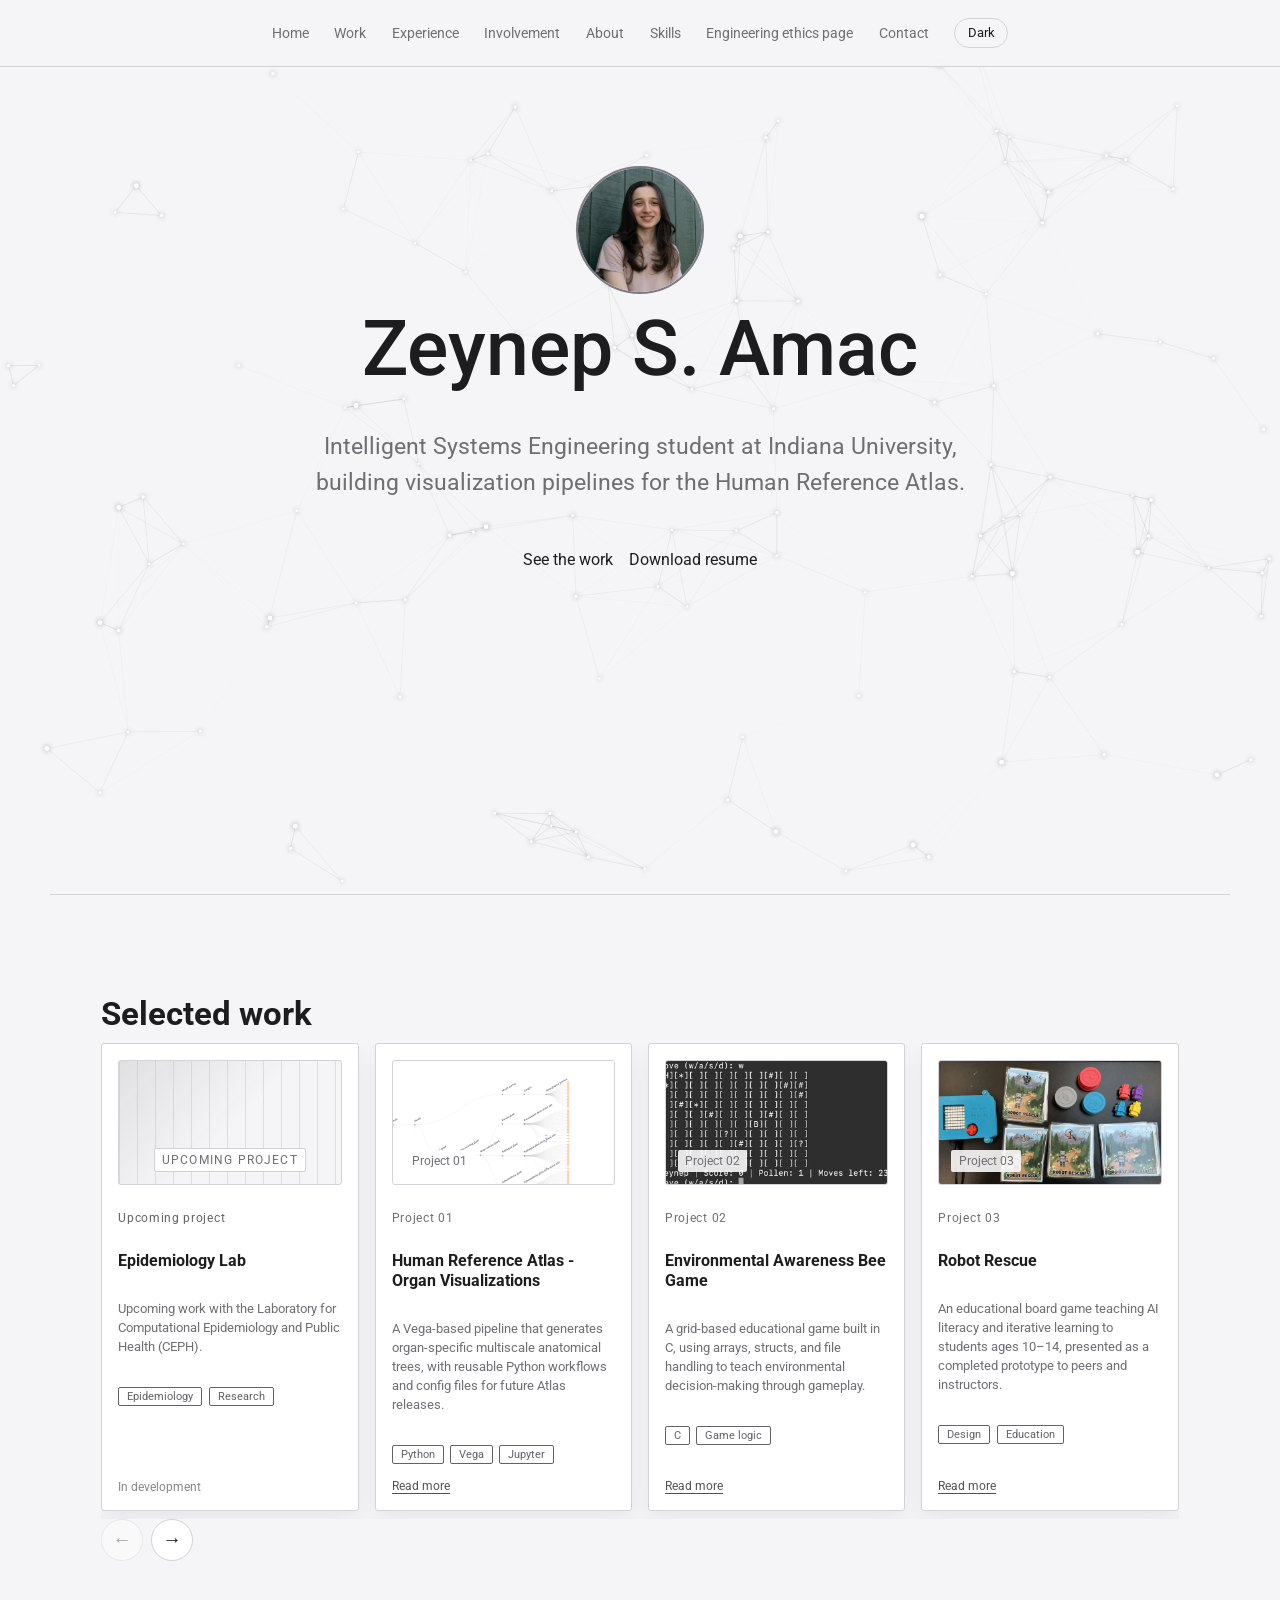
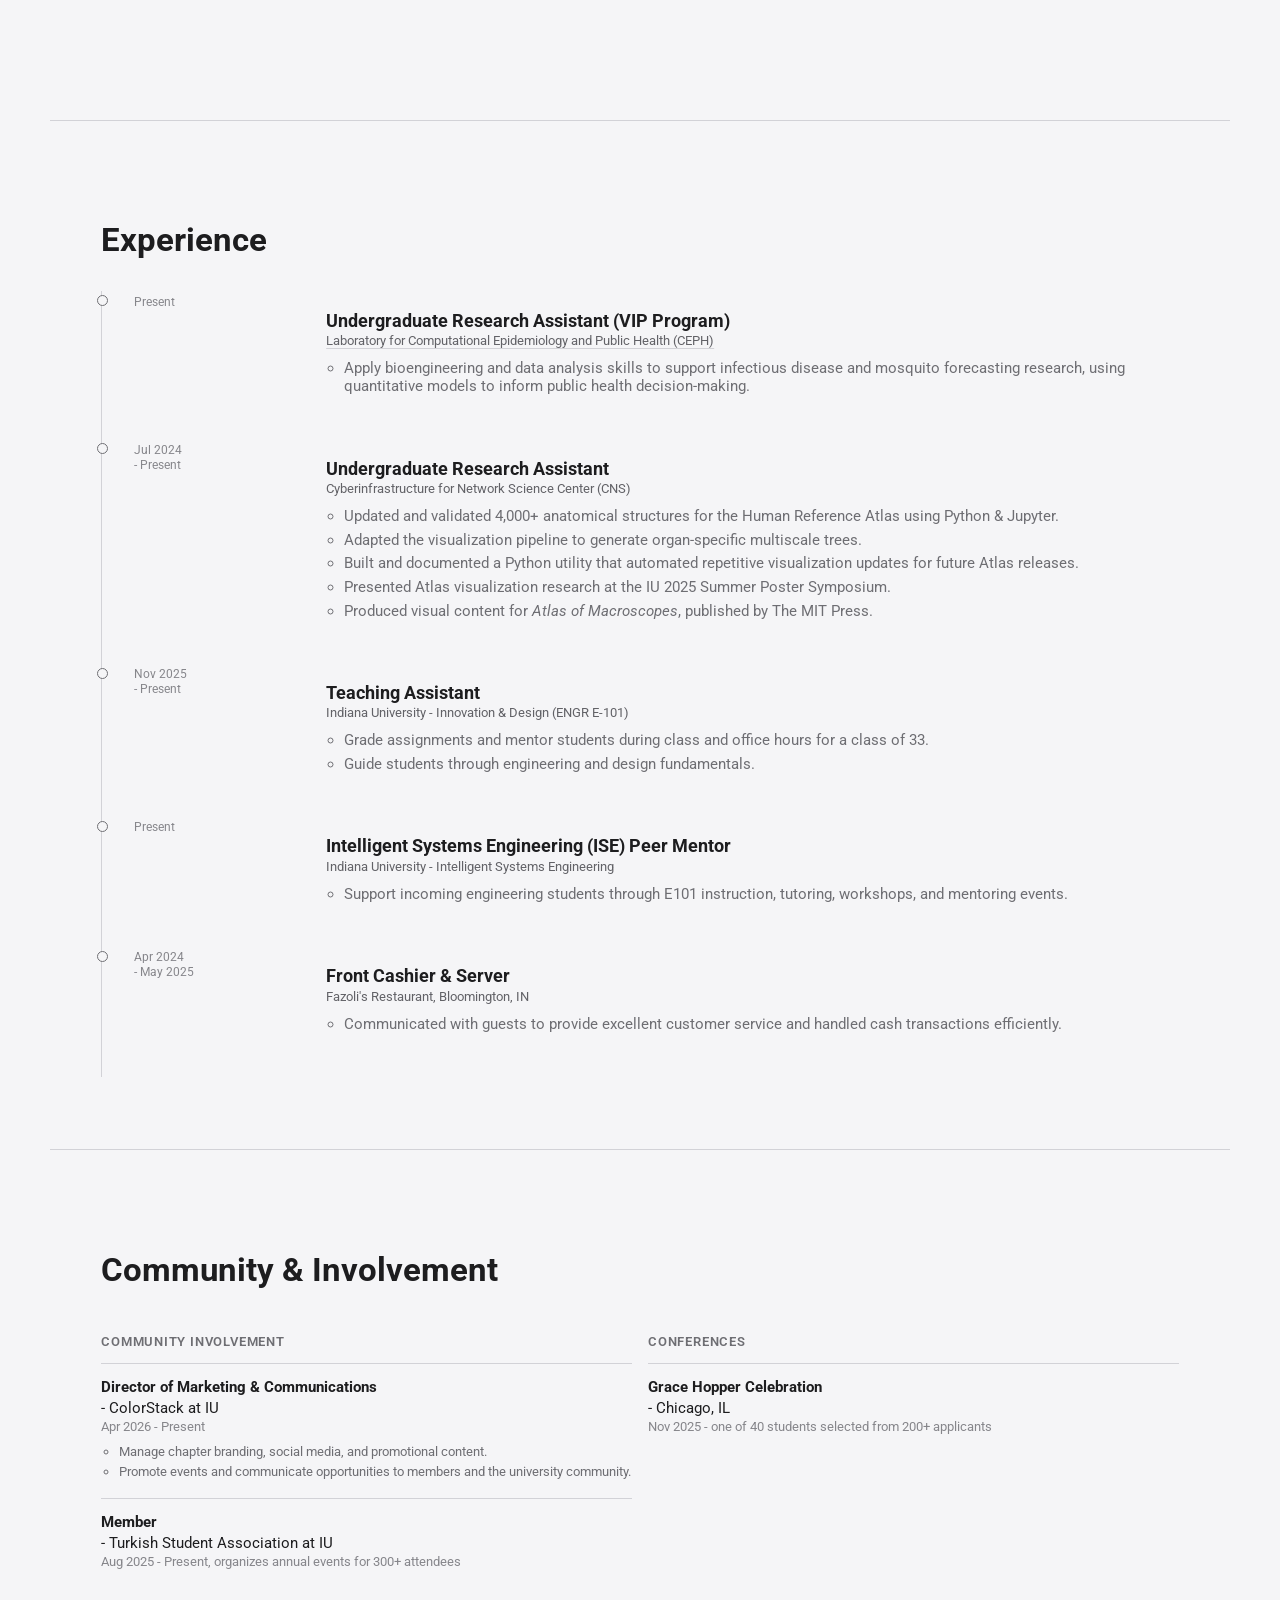
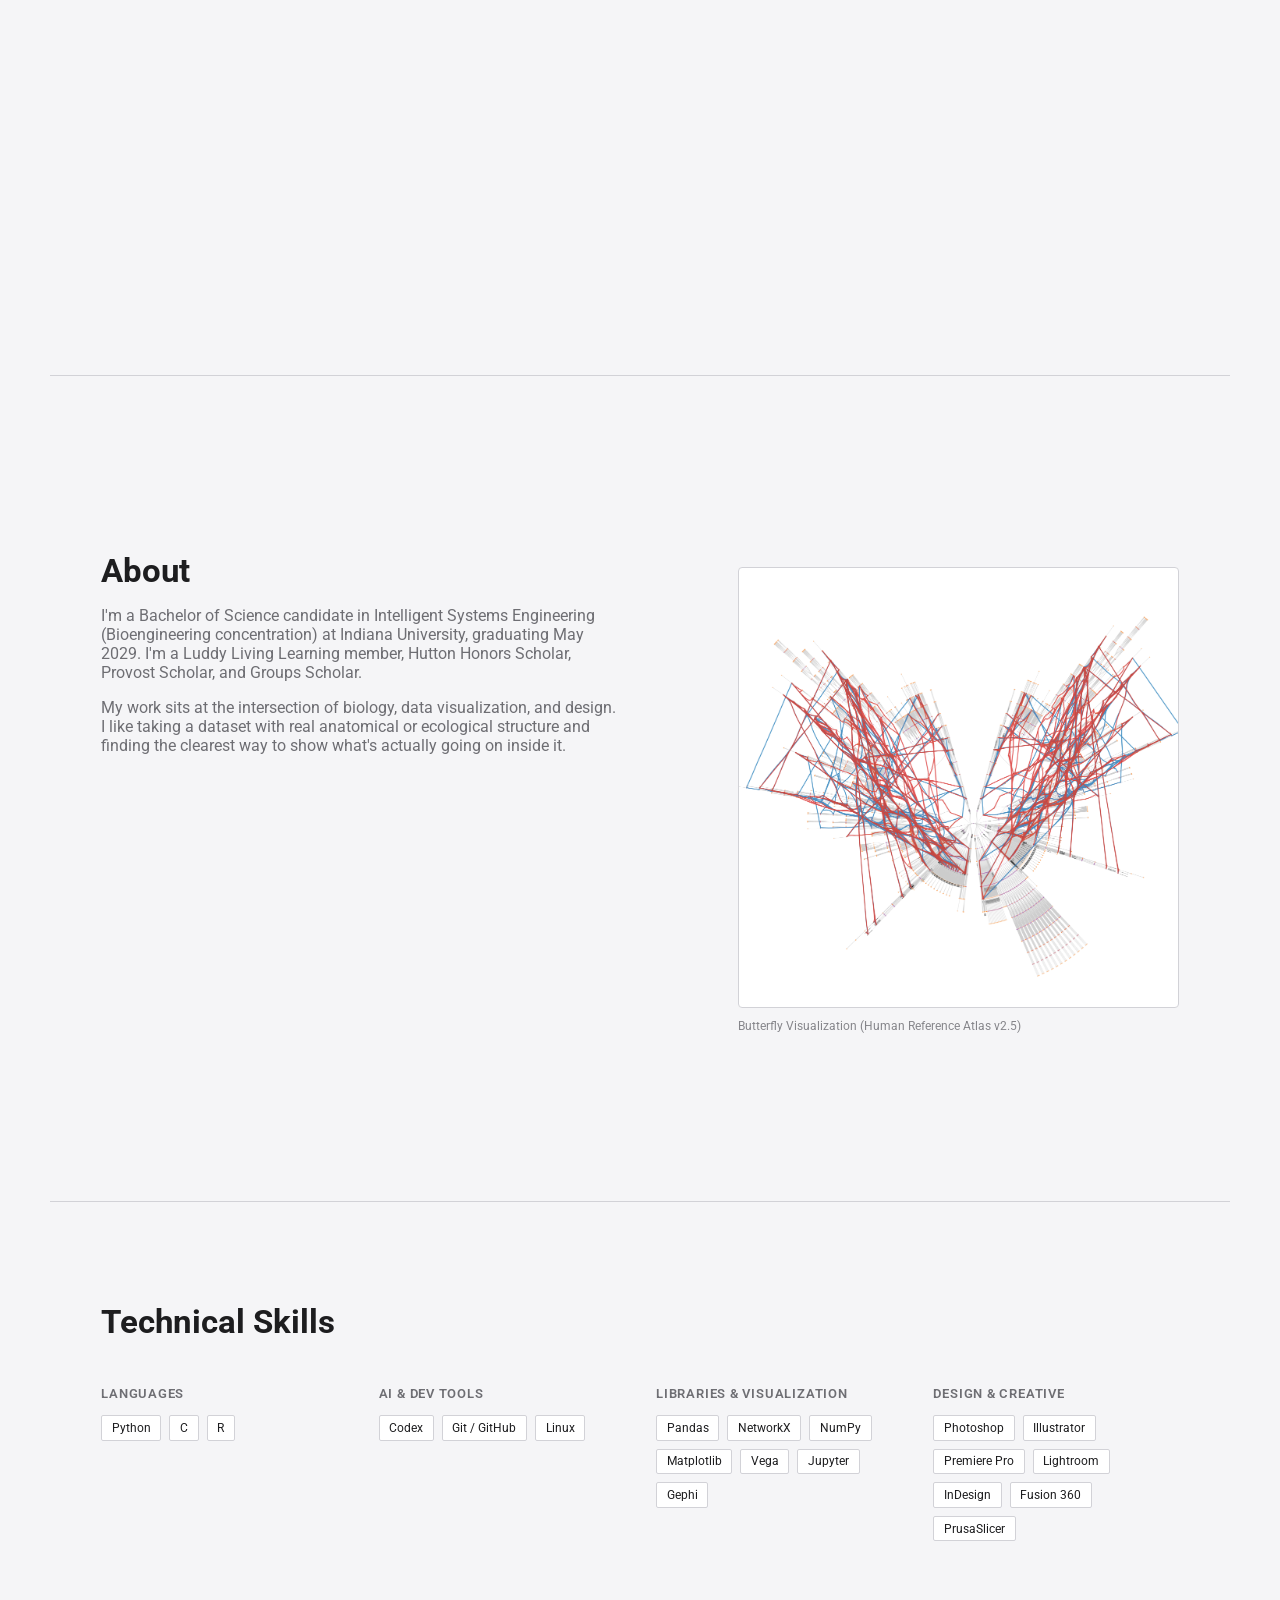
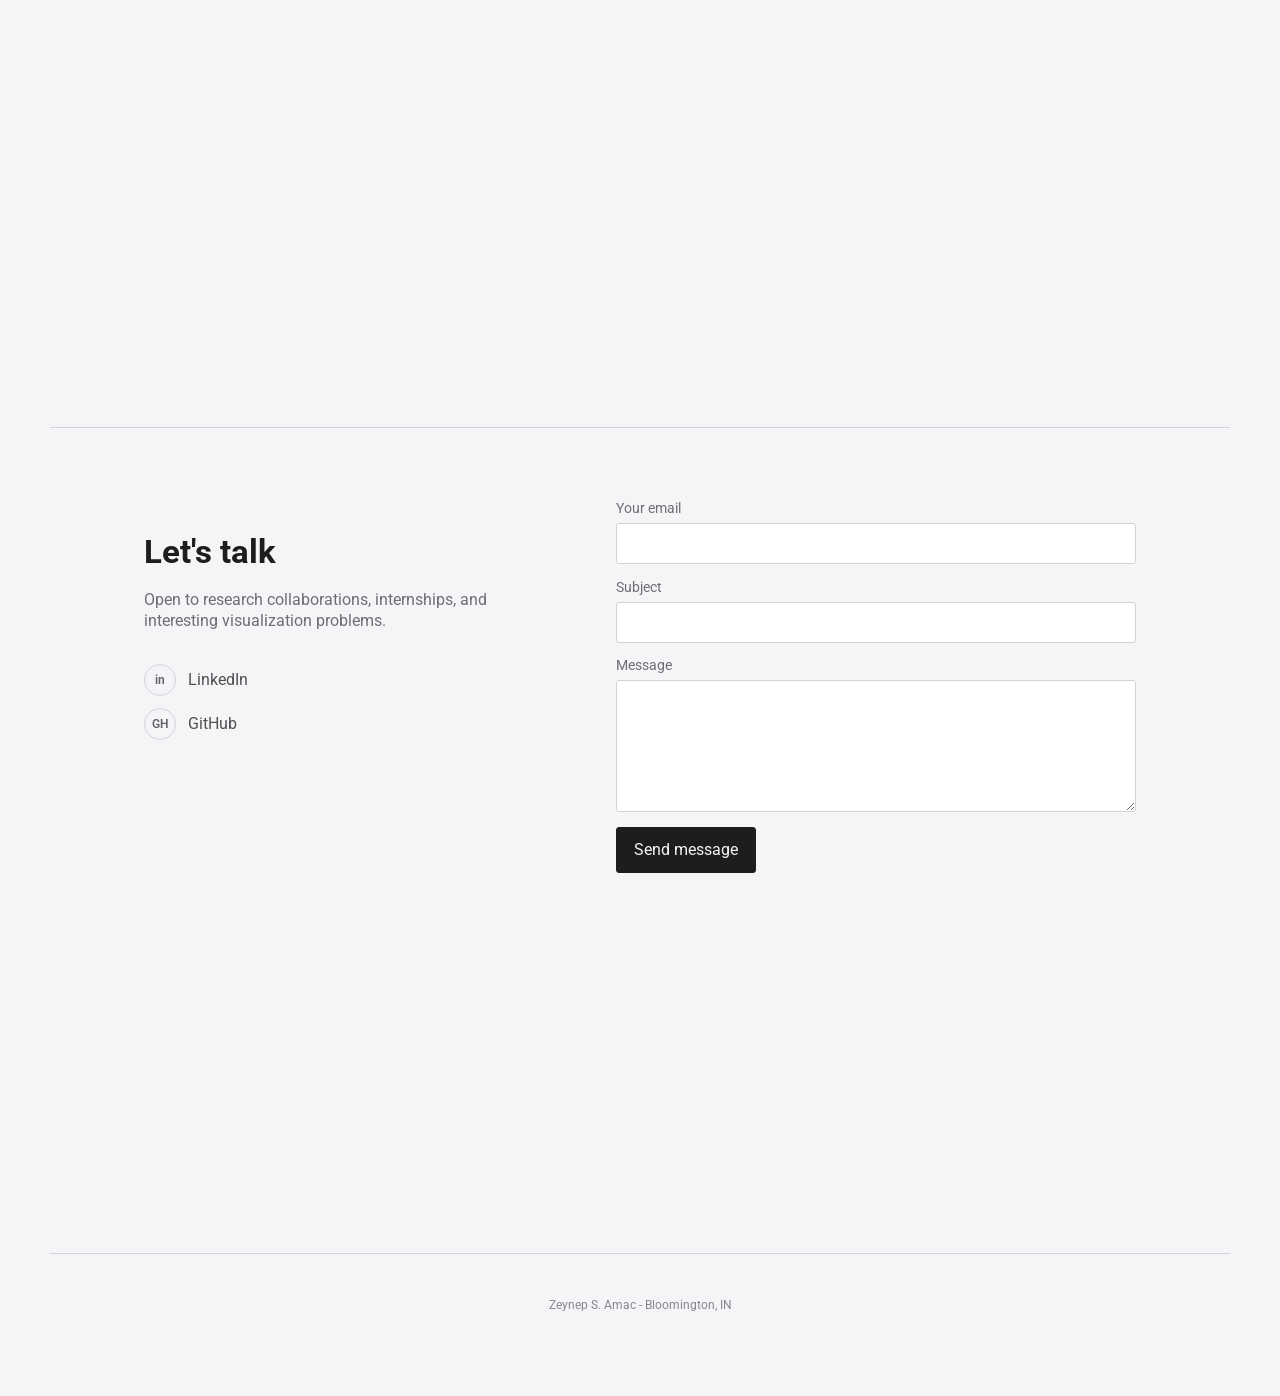
==== index.html @ 316dfb51 "Add project carousels and Epidemiology Lab card" ====
<!DOCTYPE html>
<html lang="en">
<head>
<meta charset="UTF-8">
<meta name="viewport" content="width=device-width, initial-scale=1.0">
<title>Zeynep S. Amac - Intelligent Systems Engineering</title>
<meta name="description" content="Portfolio of Zeynep S. Amac - Intelligent Systems Engineering student, network &amp; anatomical data visualization, research assistant at the Cyberinfrastructure for Network Science Center.">
<link rel="preconnect" href="https://fonts.googleapis.com">
<link rel="preconnect" href="https://fonts.gstatic.com" crossorigin>
<link href="https://fonts.googleapis.com/css2?family=Roboto:wght@300;400;500;700&display=swap" rel="stylesheet">
<link rel="stylesheet" href="style.css?v=20261122-4">
</head>
<body>

<canvas class="network-background" aria-hidden="true"></canvas>

<header class="site-header">
  <nav class="main-nav">
  <a href="#top">Home</a>
  <a href="#work">Work</a>
  <a href="#log">Experience</a>
  <a href="#involvement">Involvement</a>
  <a href="#about">About</a>
  <a href="#legend">Skills</a>
  <a href="engineering-ethics.html">Engineering ethics page</a>
  <a href="#contact">Contact</a>
  <button class="theme-toggle" type="button" aria-label="Switch to dark theme" aria-pressed="false">Dark</button>
</nav>
  <button class="nav-toggle" aria-label="Toggle menu" aria-expanded="false">
    <span></span><span></span><span></span>
  </button>
</header>

<main id="top">

  <!-- ============ HERO ============ -->
   <section class="hero" aria-label="Introduction">
    <img src="assets/portrait.jpg" alt="Zeynep S. Amac" class="hero-photo-lg">
    <h1 class="hero-name-lg">Zeynep S. Amac</h1>
    <p class="hero-sub">
      Intelligent Systems Engineering student at Indiana University, building
      visualization pipelines for the Human Reference Atlas.
    </p>
    <div class="hero-actions">
      <a href="#work" class="underline-btn">See the work</a>
      <a href="./Zeynep_Amac_Resume_26-27.pdf" class="underline-btn" id="resume-link">Download resume</a>
  </section>

  <!-- ============ PROJECTS (rendered from JS) ============ -->
  <section id="work" class="work">
    <p class="eyebrow"></p>
    <h2>Selected work</h2>
    <div class="project-carousel">
      <div class="project-grid carousel-track" id="project-grid" role="region" aria-label="Selected work projects" tabindex="0">
        <!-- injected by script.js -->
      </div>
      <div class="carousel-controls project-carousel-controls" data-carousel-controls="project-grid" aria-label="Selected work controls">
        <button class="carousel-arrow" type="button" data-carousel-direction="-1" aria-label="Scroll projects left" aria-controls="project-grid">←</button>
        <button class="carousel-arrow" type="button" data-carousel-direction="1" aria-label="Scroll projects right" aria-controls="project-grid">→</button>
      </div>
    </div>
  </section>

  <!-- ============ EXPERIENCE LOG ============ -->
  <section id="log" class="log">
    <p class="eyebrow"></p>
    <h2>Experience</h2>
    <ol class="log-list">

      <li class="log-entry">
        <div class="log-date"><span>Present</span></div>
        <div class="log-body">
          <h3>Undergraduate Research Assistant (VIP Program)</h3>
          <p class="log-org">
            <a href="https://ceph-lab.github.io/people/" target="_blank" rel="noopener">Laboratory for Computational Epidemiology and Public Health (CEPH)</a>
          </p>
          <ul>
            <li>Apply bioengineering and data analysis skills to support infectious disease and mosquito forecasting research, using quantitative models to inform public health decision-making.</li>
          </ul>
        </div>
      </li>

      <li class="log-entry">
        <div class="log-date"><span>Jul 2024</span><span>- Present</span></div>
        <div class="log-body">
          <h3>Undergraduate Research Assistant</h3>
          <p class="log-org">Cyberinfrastructure for Network Science Center (CNS)</p>
          <ul>
            <li>Updated and validated 4,000+ anatomical structures for the Human Reference Atlas using Python &amp; Jupyter.</li>
            <li>Adapted the visualization pipeline to generate organ-specific multiscale trees.</li>
            <li>Built and documented a Python utility that automated repetitive visualization updates for future Atlas releases.</li>
            <li>Presented Atlas visualization research at the IU 2025 Summer Poster Symposium.</li>
            <li>Produced visual content for <em>Atlas of Macroscopes</em>, published by The MIT Press.</li>
          </ul>
        </div>
      </li>

      <li class="log-entry">
        <div class="log-date"><span>Nov 2025</span><span>- Present</span></div>
        <div class="log-body">
          <h3>Teaching Assistant</h3>
          <p class="log-org">Indiana University - Innovation &amp; Design (ENGR E-101)</p>
          <ul>
            <li>Grade assignments and mentor students during class and office hours for a class of 33.</li>
            <li>Guide students through engineering and design fundamentals.</li>
          </ul>
        </div>
      </li>

      <li class="log-entry">
        <div class="log-date"><span>Present</span></div>
        <div class="log-body">
          <h3>Intelligent Systems Engineering (ISE) Peer Mentor</h3>
          <p class="log-org">Indiana University - Intelligent Systems Engineering</p>
          <ul>
            <li>Support incoming engineering students through E101 instruction, tutoring, workshops, and mentoring events.</li>
          </ul>
        </div>
      </li>

      <li class="log-entry">
        <div class="log-date"><span>Apr 2024</span><span>- May 2025</span></div>
        <div class="log-body">
          <h3>Front Cashier &amp; Server</h3>
          <p class="log-org">Fazoli's Restaurant, Bloomington, IN</p>
          <ul>
            <li>Communicated with guests to provide excellent customer service and handled cash transactions efficiently.</li>
          </ul>
        </div>
      </li>

    </ol>
  </section>

  <!-- ============ INVOLVEMENT ============ -->
  <section id="involvement" class="involvement">
    <p class="eyebrow"></p>
    <h2>Community &amp; Involvement</h2>
    <div class="involvement-grid">
      <div class="involvement-block">
        <h3>Community Involvement</h3>
        <ul class="plain-list">
          <li>
            <strong>Director of Marketing &amp; Communications</strong> - ColorStack at IU
            <span class="muted">Apr 2026 - Present</span>
            <ul class="involvement-details">
              <li>Manage chapter branding, social media, and promotional content.</li>
              <li>Promote events and communicate opportunities to members and the university community.</li>
            </ul>
          </li>
          <li>
            <strong>Member</strong> - Turkish Student Association at IU
            <span class="muted">Aug 2025 - Present, organizes annual events for 300+ attendees</span>
          </li>
        </ul>
      </div>
      <div class="involvement-block">
        <h3>Conferences</h3>
        <ul class="plain-list">
          <li>
            <strong>Grace Hopper Celebration</strong> - Chicago, IL
            <span class="muted">Nov 2025 - one of 40 students selected from 200+ applicants</span>
          </li>
        </ul>
      </div>
      <div class="involvement-block">
        <h3>Hackathon</h3>
        <ul class="plain-list">
          <li>
            <strong><a href="https://cns-iu.github.io/workshops/2026-08-03_hra_hackathon/" target="_blank" rel="noopener">Human Reference Atlas (HRA) &amp; Whole Person Physiome (WPP) Hackathon</a></strong> - Bloomington, IN
            <span class="muted">Aug 2026 - Collaborated with researchers and developers from multiple institutions to advance AI-ready biomedical data, visualization methods, and computational tools through the integration of anatomical and physiological data.</span>
          </li>
        </ul>
      </div>
    </div>
  </section>

  <!-- ============ ABOUT ============ -->
  <section id="about" class="about">
    <p class="eyebrow"></p>
    <div class="about-grid">
      <div class="about-main">
        <h2>About</h2>
        <p>
          I'm a Bachelor of Science candidate in Intelligent Systems Engineering
          (Bioengineering concentration) at Indiana University, graduating May 2029.
          I'm a Luddy Living Learning member, Hutton Honors Scholar, Provost Scholar,
          and Groups Scholar.
        </p>
        <p>
          My work sits at the intersection of biology, data visualization, and design.
          I like taking a dataset with real anatomical or ecological structure and
          finding the clearest way to show what's actually going on inside it.
        </p>
      </div>
      <figure class="about-visual">
        <img src="butterfly for website.png" alt="Butterfly visualization example by Zeynep S. Amac">
        <figcaption>Butterfly Visualization (Human Reference Atlas v2.5)</figcaption>
      </figure>
    </div>
  </section>

  <!-- ============ LEGEND / SKILLS ============ -->
  <section id="legend" class="legend">
    <p class="eyebrow"></p>
    <h2>Technical Skills</h2>
    <div class="legend-grid">
      <div class="legend-group">
        <h3>Languages</h3>
        <ul class="tag-list" data-tags="Python, C, R"></ul>
      </div>
      <div class="legend-group">
        <h3>AI &amp; dev tools</h3>
        <ul class="tag-list" data-tags="Codex, Git / GitHub, Linux"></ul>
      </div>
      <div class="legend-group">
        <h3>Libraries &amp; visualization</h3>
        <ul class="tag-list" data-tags="Pandas, NetworkX, NumPy, Matplotlib, Vega, Jupyter, Gephi"></ul>
      </div>
      <div class="legend-group">
        <h3>Design &amp; creative</h3>
        <ul class="tag-list" data-tags="Photoshop, Illustrator, Premiere Pro, Lightroom, InDesign, Fusion 360, PrusaSlicer"></ul>
      </div>
    </div>
  </section>

  <!-- ============ CONTACT ============ -->
  <section id="contact" class="contact">
    <div class="contact-intro">
      <p class="eyebrow"></p>
      <h2>Let's talk</h2>
      <p class="contact-sub">Open to research collaborations, internships, and interesting visualization problems.</p>
      <div class="contact-links">
        <a href="https://www.linkedin.com/in/zeynep-amac/" target="_blank" rel="noopener"><span aria-hidden="true">in</span> LinkedIn</a>
        <a href="https://github.com/zeynepamac01" target="_blank" rel="noopener"><span aria-hidden="true">GH</span> GitHub</a>
      </div>
    </div>
    <form class="contact-form" action="mailto:zsamac@iu.edu" method="post" enctype="text/plain">
      <label>
        Your email
        <input type="email" name="email" autocomplete="email" required>
      </label>
      <label>
        Subject
        <input type="text" name="subject" required>
      </label>
      <label>
        Message
        <textarea name="message" rows="5" required></textarea>
      </label>
      <button type="submit">Send message</button>
    </form>
  </section>

</main>

<footer class="site-footer">
  <p>Zeynep S. Amac - Bloomington, IN</p>
  <p class="footer-note"></p>
</footer>

<script src="script.js?v=20261122-3"></script>
<a href="#top" class="back-to-top" aria-label="Back to top">↑</a>
</body>
</html>
---- style.css ----
/* ============================================================
   TOKENS
   ============================================================ */

:root {
  --paper: #f5f5f7;
  --paper-raised: #ffffff;
  --ink: #1d1d1f;
  --ink-soft: #6e6e73;
  --ink-faint: #86868b;
  --line: #d2d2d7;
  --accent: #626267;
  --accent-light: #b7b7bc;
  --gold: #6e6e73;
  --red: #6e6e73;
  --teal: #7a7a80;
  --link: #515154;
  --shadow: rgba(0, 0, 0, 0.06);
  --shadow-strong: rgba(0, 0, 0, 0.12);

  --display: 'Roboto', sans-serif;
  --body: 'Roboto', sans-serif;
  --mono: 'Roboto', sans-serif;

  --max: 1180px;
  --gutter: clamp(1.5rem, 4vw, 4rem);
}

:root[data-theme="dark"] {
  --paper: #050507;
  --paper-raised: #0d0d14;
  --ink: #f4f1ff;
  --ink-soft: #c7c3d6;
  --ink-faint: #838094;
  --line: #24232f;
  --accent: #b9a7ff;
  --accent-light: #e2dcff;
  --gold: #c8bfff;
  --red: #d8a7ff;
  --teal: #97d6ff;
  --link: #d8ceff;
  --shadow: rgba(0, 0, 0, 0.34);
  --shadow-strong: rgba(0, 0, 0, 0.54);
}

.back-to-top {
  position: fixed;
  bottom: 2rem;
  right: 2rem;
  width: 44px;
  height: 44px;
  display: flex;
  align-items: center;
  justify-content: center;
  background: var(--ink);
  color: var(--paper);
  text-decoration: none;
  border-radius: 50%;
  font-size: 1.2rem;
  opacity: 0;
  pointer-events: none;
  transition: opacity 0.2s ease, transform 0.2s ease;
  z-index: 40;
}
.back-to-top.visible {
  opacity: 1;
  pointer-events: auto;
}
.back-to-top:hover {
  background: var(--red);
  transform: translateY(-2px);
}
* { box-sizing: border-box; }
html {
  scroll-behavior: smooth;
  scroll-padding-top: 74px;
  scroll-snap-type: y mandatory;
  max-width: 100%;
  overflow-x: hidden;
  overscroll-behavior-x: none;
}

main > section {
  scroll-snap-align: start;
  scroll-snap-stop: always;
}

.site-footer {
  scroll-snap-align: end;
}

@media (prefers-reduced-motion: reduce) {
  html {
    scroll-behavior: auto;
  }
}

body {
  margin: 0;
  min-height: 100vh;
  max-width: 100%;
  overflow-x: hidden;
  overscroll-behavior-x: none;
  touch-action: pan-y pinch-zoom;
  font-family: var(--body);
  color: var(--ink);
  background: var(--paper);
  transition: background 0.25s ease, color 0.25s ease;
}

:root[data-theme="dark"] body {
  background:
    radial-gradient(circle at 18% 12%, rgba(185,167,255,0.18), transparent 16%),
    radial-gradient(circle at 76% 22%, rgba(151,214,255,0.11), transparent 14%),
    radial-gradient(circle at 58% 78%, rgba(216,167,255,0.08), transparent 18%),
    radial-gradient(circle at top center, rgba(255,255,255,0.05), transparent 46%),
    linear-gradient(180deg,var(--paper),#080810 72%,var(--paper-raised));
}

.grain {
  position: fixed;
  inset: 0;
  pointer-events: none;
  z-index: -1;
  opacity: 0.06;
  background-image:
    linear-gradient(var(--line) 1px, transparent 1px),
    linear-gradient(90deg, var(--line) 1px, transparent 1px);
  background-size: 40px 40px;
}

.network-background {
  position: fixed;
  inset: 0;
  width: 100%;
  height: 100%;
  pointer-events: none;
  z-index: 0;
}

main, header, footer {
  position: relative;
  z-index: 1;
}

.underline-btn {
  display: inline-block;
  text-decoration: none;
  color: inherit;
  border-bottom: 1px solid transparent;
  padding-bottom: 2px;
  transition: border-color 0.2s ease;
}

.underline-btn:hover,
.underline-btn:focus-visible {
  border-bottom-color: currentColor;
}

/* ============================================================
   HEADER / NAV
   ============================================================ */
.site-header {
  position: sticky;
  top: 0;
  z-index: 50;
  display: flex;
  align-items: center;
  justify-content: center;
  padding: 1.1rem var(--gutter);
  background: color-mix(in srgb, var(--paper) 86%, transparent);
  backdrop-filter: blur(8px);
  border-bottom: 1px solid var(--line);
}

.mark {
  font-family: var(--display);
  font-weight: 600;
  font-size: 1.25rem;
  text-decoration: none;
  color: var(--ink);
}
.mark-dot { color: var(--red); }

.main-nav {
  display: flex;
  align-items: center;
  gap: clamp(1rem, 2vw, 2rem);
}
.main-nav a {
  text-decoration: none;
  font-size: 0.88rem;
  color: var(--ink-soft);
  position: relative;
}
.main-nav a:hover { color: var(--ink); }
.main-nav a:not(.nav-cta)::after {
  content: '';
  position: absolute;
  left: 0; bottom: -4px;
  width: 0; height: 1px;
  background: var(--red);
  transition: width 0.2s ease;
}
.main-nav a:not(.nav-cta):hover::after { width: 100%; }

.nav-toggle {
  display: none;
  flex-direction: column;
  gap: 4px;
  background: none;
  border: none;
  cursor: pointer;
  padding: 0.5rem;
}
.nav-toggle span {
  width: 22px;
  height: 1.5px;
  background: var(--ink);
}

.theme-toggle {
  font-family: var(--body);
  font-size: 0.82rem;
  color: var(--ink);
  background: transparent;
  border: 1px solid var(--line);
  border-radius: 999px;
  padding: 0.42rem 0.78rem;
  cursor: pointer;
}

.theme-toggle:hover,
.theme-toggle:focus-visible {
  border-color: var(--accent);
  color: var(--accent);
}

.nav-cta {
  font-family: var(--mono);
  border: 1px solid var(--ink);
  padding: 0.4rem 0.9rem;
  border-radius: 2px;
}
.nav-cta:hover { background: var(--ink); color: var(--paper); }

/* ============================================================
   HERO
   ============================================================ */
.hero {
  display: flex;
  flex-direction: column;
  align-items: center;
  text-align: center;
  gap: 1.2rem;
  max-width: 820px;
  margin: 0 auto;
  min-height: calc(100vh - 73px);
  padding: clamp(4.5rem, 11vh, 8rem) var(--gutter) clamp(3rem, 8vh, 5rem);
}

.hero-photo-lg {
  width: 128px;
  height: 128px;
  border-radius: 50%;
  object-fit: cover;
  border: 2px solid var(--teal);
}

.hero-name-lg {
  font-size: clamp(3rem, 6vw, 5.5rem);
  font-weight: 500;
  line-height: 0.96;
  margin: 0;
}

.hero-sub {
  max-width: 62ch;
  color: var(--ink-soft);
  font-size: clamp(1.15rem, 2vw, 1.45rem);
  line-height: 1.55;
}

.hero-actions {
  display: flex;
  gap: 1rem;
  flex-wrap: wrap;
  justify-content: center;
  margin-top: 0.4rem;
}

.hero-location {
  font-family: var(--mono);
  font-size: 0.78rem;
  color: var(--ink-faint);
  letter-spacing: 0.04em;
}


.btn {
  font-family: var(--mono);
  font-size: 0.95rem;
  padding: 0.9rem 1.7rem;
  border-radius: 2px;
  text-decoration: none;
  display: inline-block;
  transition: all 0.18s ease;
}

.btn-primary {
  background: var(--ink);
  color: var(--paper);
  border: 1px solid var(--ink);
}
.btn-primary:hover { background: var(--red); border-color: var(--red); }
.btn-ghost {
  border: 1px solid var(--line);
  color: var(--ink);
}
.btn-ghost:hover { border-color: var(--ink); }


/* ============================================================
   LEGEND / SKILLS
   ============================================================ */
.legend-grid {
  margin-top: 2rem;
  display: grid;
  grid-template-columns: repeat(4, minmax(0, 1fr));
  gap: 2rem;
}
.legend-group h3 {
  font-family: var(--body);
  font-weight: 600;
  font-size: 0.82rem;
  text-transform: uppercase;
  letter-spacing: 0.06em;
  color: var(--ink-soft);
  margin-bottom: 0.9rem;
}
.tag-list {
  list-style: none;
  margin: 0; padding: 0;
  display: flex;
  flex-wrap: wrap;
  gap: 0.5rem;
}
.tag-list li {
  font-family: var(--mono);
  font-size: 0.76rem;
  padding: 0.3rem 0.6rem;
  border: 1px solid var(--line);
  border-radius: 2px;
  background: var(--paper-raised);
  color: var(--ink);
}
.legend, .work, .log, .involvement, .about, .contact {
  max-width: var(--max);
  margin: 0 auto;
  padding: clamp(3.5rem, 8vh, 5.5rem) var(--gutter);
  border-top: 1px solid var(--line);
  min-height: calc(100vh - 74px);
  scroll-margin-top: 0;
}

.legend h2, .work h2, .log h2, .involvement h2, .about h2, .contact h2 {
  font-size: clamp(1.7rem, 2.6vw, 2.3rem);
  margin-bottom: 0.6rem;
}

/* ============================================================
   PROJECTS
   ============================================================ */
.carousel-title-row {
  display: flex;
  align-items: center;
  justify-content: space-between;
  gap: 1rem;
  margin-bottom: 0.6rem;
}
.carousel-title-row h2 {
  margin: 0;
}
.carousel-controls {
  display: flex;
  flex: 0 0 auto;
  gap: 0.5rem;
}
.carousel-arrow {
  display: grid;
  place-items: center;
  width: 42px;
  height: 42px;
  padding: 0;
  border: 1px solid var(--line);
  border-radius: 50%;
  background: var(--paper-raised);
  color: var(--ink);
  font: inherit;
  font-size: 1.2rem;
  line-height: 1;
  transition: border-color 0.18s ease, background 0.18s ease, opacity 0.18s ease;
}
.carousel-arrow:not(:disabled):hover {
  border-color: var(--accent);
  background: color-mix(in srgb, var(--accent-light) 18%, var(--paper-raised));
}
.carousel-arrow:focus-visible {
  outline: 2px solid var(--accent);
  outline-offset: 3px;
}
.carousel-arrow:disabled {
  opacity: 0.38;
  cursor: default;
}
.project-grid {
  display: grid;
  grid-auto-flow: column;
  grid-auto-columns: calc((100% - 3rem) / 4);
  grid-template-columns: none;
  grid-template-rows: 1fr;
  gap: 1rem;
  overflow-x: auto;
  overflow-y: hidden;
  padding-bottom: 0.5rem;
  overscroll-behavior-x: contain;
  scroll-snap-type: x mandatory;
  scrollbar-width: none;
  -webkit-overflow-scrolling: touch;
}
.project-grid::-webkit-scrollbar,
.involvement-grid::-webkit-scrollbar {
  display: none;
}
.project-card {
  background: var(--paper-raised);
  border: 1px solid var(--line);
  border-radius: 3px;
  padding: 1rem;
  display: flex;
  flex-direction: column;
  gap: 0.9rem;
  box-shadow: 0 10px 24px var(--shadow);
  transition: border-color 0.18s ease, transform 0.18s ease, box-shadow 0.18s ease;
  cursor: pointer;
  scroll-snap-align: start;
  scroll-snap-stop: always;
}
.project-card--upcoming {
  cursor: default;
}
.project-thumb--upcoming {
  justify-content: center;
  align-items: center;
  background:
    radial-gradient(circle at 50% 50%, color-mix(in srgb, var(--accent-light) 24%, transparent), transparent 58%),
    repeating-linear-gradient(90deg, color-mix(in srgb, var(--line) 64%, transparent) 0 1px, transparent 1px 18px),
    var(--paper);
}
.project-thumb--upcoming span {
  background: color-mix(in srgb, var(--paper-raised) 88%, transparent);
  border: 1px solid var(--line);
  color: var(--ink-soft);
  font-size: 0.82rem;
  letter-spacing: 0.1em;
  text-transform: uppercase;
}
.project-card--upcoming .project-fig {
  color: var(--accent);
}
.project-coming-soon {
  color: var(--ink-faint);
  font-family: var(--mono);
  font-size: 0.72rem;
}
.carousel-track:focus-visible {
  outline: 2px solid var(--accent);
  outline-offset: 4px;
}
.project-card:hover {
  border-color: var(--accent);
  transform: translateY(-2px);
  box-shadow: 0 16px 36px var(--shadow-strong);
}
.project-thumb {
  position: relative;
  overflow: hidden;
  aspect-ratio: 16 / 9;
  display: flex;
  align-items: flex-end;
  padding: 0.75rem;
  color: var(--ink);
  text-decoration: none;
  border: 1px solid var(--line);
  border-radius: 3px;
  background:
    linear-gradient(135deg, color-mix(in srgb, var(--accent-light) 34%, transparent), transparent 52%),
    repeating-linear-gradient(90deg, color-mix(in srgb, var(--line) 70%, transparent) 0 1px, transparent 1px 18px),
    var(--paper);
}
.project-thumb-image {
  position: absolute;
  inset: 0;
  width: 100%;
  height: 100%;
  background: #fff;
  transform: scale(1.1);
}
.project-thumb-image--cover {
  object-fit: cover;
}
.project-thumb-image--contain {
  object-fit: contain;
  padding: 0.35rem;
}
.project-thumb::after {
  content: "";
  position: absolute;
  inset: 0;
  transform: translateY(0);
  opacity: 0;
  background: linear-gradient(180deg, transparent, color-mix(in srgb, var(--ink) 18%, transparent));
  transition: opacity 0.2s ease, transform 0.2s ease;
  z-index: 3;
}
.project-thumb::before {
  content: "";
  position: absolute;
  inset: 0;
  background: color-mix(in srgb, var(--accent-light) 10%, transparent);
  opacity: 0;
  transform: scale(1.04);
  transition: opacity 0.24s ease, transform 0.24s ease;
  z-index: 1;
}
.project-thumb span {
  position: relative;
  z-index: 2;
  font-size: 0.74rem;
  color: var(--ink-soft);
  transition: opacity 0.2s ease;
  background: color-mix(in srgb, var(--paper-raised) 88%, transparent);
  padding: 0.28rem 0.45rem;
  border-radius: 2px;
}
.project-thumb:hover::before,
.project-card:hover .project-thumb::before,
.project-thumb:hover::after,
.project-card:hover .project-thumb::after {
  opacity: 1;
  transform: translateY(0);
}
.project-fig {
  font-family: var(--mono);
  font-size: 0.72rem;
  color: var(--gold);
  letter-spacing: 0.06em;
}
.project-card h3 {
  font-size: 1rem;
  line-height: 1.25;
  margin: 0;
}
.project-desc {
  color: var(--ink-soft);
  font-size: 0.82rem;
  line-height: 1.45;
}
.project-tags {
  list-style: none;
  display: flex;
  flex-wrap: wrap;
  gap: 0.4rem;
  padding: 0; margin: 0.2rem 0 0;
}
.project-tags li {
  font-family: var(--mono);
  font-size: 0.66rem;
  color: var(--accent);
  border: 1px solid var(--accent);
  padding: 0.15rem 0.5rem;
  border-radius: 2px;
}
.project-links {
  margin-top: auto;
  display: flex;
  gap: 1.1rem;
}
.project-links a {
  font-family: var(--mono);
  font-size: 0.72rem;
  text-decoration: none;
  color: var(--link);
  border-bottom: 1px solid var(--link);
}
.project-links a:hover { color: var(--red); border-color: var(--red); }
.project-links .disabled {
  color: var(--ink-faint);
  border-bottom: 1px dashed var(--ink-faint);
  cursor: default;
}

/* ============================================================
   EXPERIENCE LOG
   ============================================================ */
.log-list {
  list-style: none;
  margin: 2rem 0 0;
  padding: 0;
  border-left: 1px solid var(--line);
}
.log-entry {
  display: grid;
  grid-template-columns: 160px 1fr;
  gap: 2rem;
  padding: 0 0 2.4rem 2rem;
  position: relative;
}
.log-entry::before {
  content: '';
  position: absolute;
  left: -5px; top: 4px;
  width: 9px; height: 9px;
  border-radius: 50%;
  background: var(--paper);
  border: 1.8px solid var(--red);
}
.log-date {
  font-family: var(--mono);
  font-size: 0.78rem;
  color: var(--ink-faint);
  display: flex;
  flex-direction: column;
  padding-top: 0.15rem;
}
.log-body h3 { font-size: 1.15rem; margin-bottom: 0.15rem; }
.log-org {
  font-family: var(--mono);
  font-size: 0.8rem;
  color: var(--accent);
  margin: 0 0 0.7rem;
}
.log-org a,
.plain-list a {
  color: inherit;
  text-decoration-color: var(--line);
  text-underline-offset: 0.2em;
}
.log-org a:hover,
.plain-list a:hover {
  color: var(--ink);
  text-decoration-color: currentColor;
}
.log-body ul { margin: 0; padding-left: 1.1rem; color: var(--ink-soft); font-size: 0.92rem; }
.log-body li { margin-bottom: 0.35rem; }
/* ============================================================
   INVOLVEMENT
   ============================================================ */
.involvement-grid {
  display: grid;
  grid-auto-flow: column;
  grid-auto-columns: calc((100% - 1rem) / 2);
  grid-template-columns: none;
  grid-template-rows: 1fr;
  gap: 1rem;
  overflow-x: auto;
  overflow-y: hidden;
  margin-top: 2rem;
  padding-bottom: 0.5rem;
  overscroll-behavior-x: contain;
  scroll-snap-type: x mandatory;
  scrollbar-width: none;
  -webkit-overflow-scrolling: touch;
}
.involvement-block {
  scroll-snap-align: start;
  scroll-snap-stop: always;
}
.involvement-block h3 {
  font-family: var(--body);
  font-weight: 600;
  font-size: 0.82rem; 
  text-transform: uppercase;
  letter-spacing: 0.06em;
  color: var(--ink-soft);
  margin-bottom: 0.9rem;
}

/* ============================================================
   ABOUT
   ============================================================ */
.about-grid {
  display: grid;
  grid-template-columns: minmax(0, 1fr) minmax(260px, 0.75fr);
  align-items: center;
  gap: 3rem;
  margin-top: 2rem;
  min-height: calc(100vh - 260px);
}
.about-main p { color: var(--ink-soft); max-width: 58ch; }
.about-visual {
  grid-column: 2;
  grid-row: 1 / span 2;
  margin: 0;
}
.about-visual img {
  display: block;
  width: 100%;
  aspect-ratio: 1 / 1;
  object-fit: cover;
  border-radius: 4px;
  border: 1px solid var(--line);
  background: var(--paper-raised);
}
.about-visual figcaption {
  margin-top: 0.65rem;
  font-size: 0.78rem;
  color: var(--ink-faint);
}
.about-block { margin-bottom: 2rem; }
.about-block h3 {
  font-family: var(--body);
  font-weight: 600;
  font-size: 0.82rem;
  text-transform: uppercase;
  letter-spacing: 0.06em;
  color: var(--ink-soft);
  margin-bottom: 0.9rem;
}
.plain-list { list-style: none; margin: 0; padding: 0; }
.plain-list li {
  padding: 0.9rem 0;
  border-top: 1px solid var(--line);
  display: flex;
  flex-direction: column;
  gap: 0.15rem;
  font-size: 0.92rem;
}
.plain-list .muted {
  color: var(--ink-faint);
  font-size: 0.8rem;
}
.plain-list .involvement-details {
  margin: 0.45rem 0 0;
  padding-left: 1.1rem;
  color: var(--ink-soft);
}
.plain-list .involvement-details li {
  display: list-item;
  padding: 0;
  border: 0;
  margin: 0 0 0.3rem;
  font-size: 0.84rem;
}

/* ============================================================
   CONTACT
   ============================================================ */
.contact {
  display: grid;
  grid-template-columns: minmax(260px, 0.82fr) minmax(320px, 520px);
  gap: clamp(2rem, 6vw, 5rem);
  align-items: start;
  text-align: left;
  justify-content: center;
}
.contact-intro {
  grid-column: 1;
  display: flex;
  flex-direction: column;
}
.contact h2 {
  margin-top: 0;
  margin-bottom: 1.1rem;
}
.contact-sub {
  color: var(--ink-soft);
  max-width: 42ch;
  margin: 0;
  line-height: 1.35;
}
.contact-links {
  display: grid;
  gap: 0.75rem;
  margin-top: 2rem;
}
.contact-links a {
  font-family: var(--display);
  font-size: 1rem;
  text-decoration: none;
  color: var(--link);
  border-bottom: 0;
  display: inline-flex;
  align-items: center;
  gap: 0.7rem;
  width: fit-content;
}
.contact-links a:hover { color: var(--red); border-color: var(--red); }
.contact-links span {
  width: 2rem;
  height: 2rem;
  display: inline-flex;
  align-items: center;
  justify-content: center;
  border: 1px solid var(--line);
  border-radius: 50%;
  color: var(--accent);
  font-size: 0.72rem;
  font-weight: 600;
}

.contact-form {
  grid-column: 2;
  width: 100%;
  max-width: 520px;
  margin-top: 0;
  display: grid;
  gap: 0.9rem;
}

.contact-form label {
  display: grid;
  gap: 0.45rem;
  color: var(--ink-soft);
  font-size: 0.86rem;
}

.contact-form input,
.contact-form textarea {
  width: 100%;
  font: inherit;
  color: var(--ink);
  background: var(--paper-raised);
  border: 1px solid var(--line);
  border-radius: 3px;
  padding: 0.72rem 0.85rem;
}

.contact-form textarea {
  resize: vertical;
  min-height: 132px;
}

.contact-form input:focus,
.contact-form textarea:focus {
  outline: 2px solid color-mix(in srgb, var(--accent) 34%, transparent);
  border-color: var(--accent);
}

.contact-form button {
  justify-self: start;
  font: inherit;
  color: var(--paper);
  background: var(--ink);
  border: 1px solid var(--ink);
  border-radius: 3px;
  padding: 0.78rem 1.08rem;
  cursor: pointer;
}

.contact-form button:hover {
  background: var(--accent);
  border-color: var(--accent);
}

/* ============================================================
   FOOTER
   ============================================================ */
.site-footer {
  max-width: var(--max);
  margin: 0 auto;
  padding: 2rem var(--gutter) 3rem;
  display: flex;
  justify-content: space-between;
  font-family: var(--mono);
  font-size: 0.75rem;
  color: var(--ink-faint);
  border-top: 1px solid var(--line);
  flex-direction: column;
  align-items: center;
  justify-content: center;
  text-align: center;
}

.project-page {
  max-width: 880px;
  margin: 0 auto;
  padding: clamp(4rem, 10vh, 7rem) var(--gutter);
}

.project-page .back-link {
  color: var(--link);
  text-decoration: none;
  border-bottom: 1px solid var(--link);
}

.project-page h1 {
  margin: 2rem 0 1rem;
  font-size: clamp(2.4rem, 5vw, 4.4rem);
  font-weight: 500;
  line-height: 1;
}

.project-page .project-lede {
  max-width: 64ch;
  color: var(--ink-soft);
  font-size: 1.18rem;
  line-height: 1.65;
}

.project-hero-image {
  display: block;
  width: auto;
  max-width: 100%;
  max-height: min(42vh, 360px);
  margin: 2.4rem auto;
  border: 1px solid var(--line);
  border-radius: 4px;
  background: #fff;
  object-fit: contain;
}

.project-detail-grid {
  display: grid;
  grid-template-columns: 1fr 1fr;
  gap: 2rem;
  color: var(--ink-soft);
}

.project-detail-grid h2 {
  color: var(--ink);
  font-size: 1rem;
}

.paper-page {
  max-width: 1180px;
}

.paper-actions {
  display: flex;
  flex-wrap: wrap;
  gap: 0.8rem 1.4rem;
  margin: 1.5rem 0 2rem;
}

.paper-actions a {
  color: var(--link);
  text-decoration: none;
  border-bottom: 1px solid var(--link);
}

.paper-viewer {
  width: 100%;
  height: min(78vh, 920px);
  min-height: 560px;
  border: 1px solid var(--line);
  border-radius: 4px;
  background: var(--paper-raised);
}

.paper-fallback {
  color: var(--ink-soft);
  line-height: 1.6;
}

@media (max-width: 1100px) {
  .project-grid {
    grid-auto-columns: calc((100% - 1rem) / 2);
  }
}

@media (max-width: 860px) {
  .site-header {
    justify-content: flex-end;
  }

  .main-nav {
    position: fixed;
    inset: 64px var(--gutter) auto var(--gutter);
    display: none;
    flex-direction: column;
    align-items: flex-start;
    gap: 1rem;
    padding: 1rem;
    background: var(--paper-raised);
    border: 1px solid var(--line);
    border-radius: 4px;
  }

  .main-nav.open {
    display: flex;
  }

  .nav-toggle {
    display: flex;
  }

  .project-detail-grid {
    grid-template-columns: 1fr;
  }

  .about-grid {
    grid-template-columns: 1fr;
    gap: 2rem;
  }

  .involvement-grid {
    grid-auto-columns: calc((100% - 1rem) / 2);
  }

  .about-visual {
    grid-column: 1;
    grid-row: auto;
    max-width: 420px;
  }

  .log-entry {
    grid-template-columns: 1fr;
    gap: 0.7rem;
  }

  .log-date {
    flex-direction: row;
    gap: 0.35rem;
  }

  .site-footer {
    flex-direction: column;
    gap: 0.35rem;
  }

  .contact {
    grid-template-columns: 1fr;
  }

  .contact .eyebrow,
  .contact h2,
  .contact-sub,
  .contact-links,
  .contact-intro,
  .contact-form {
    grid-column: 1;
  }

  .contact-form {
    grid-row: auto;
  }
}

@media (max-width: 640px) {
  .legend-grid {
    grid-template-columns: 1fr;
  }

  .hero {
    min-height: auto;
  }

  .project-grid {
    grid-auto-columns: 100%;
  }

  .involvement-grid {
    grid-auto-columns: 100%;
  }

  .carousel-arrow {
    width: 38px;
    height: 38px;
  }

  .hero-actions,
  .contact-links {
    gap: 0.85rem 1.3rem;
  }

  .contact-links a {
    font-size: 1.1rem;
  }

  .paper-viewer {
    min-height: 68vh;
  }
}
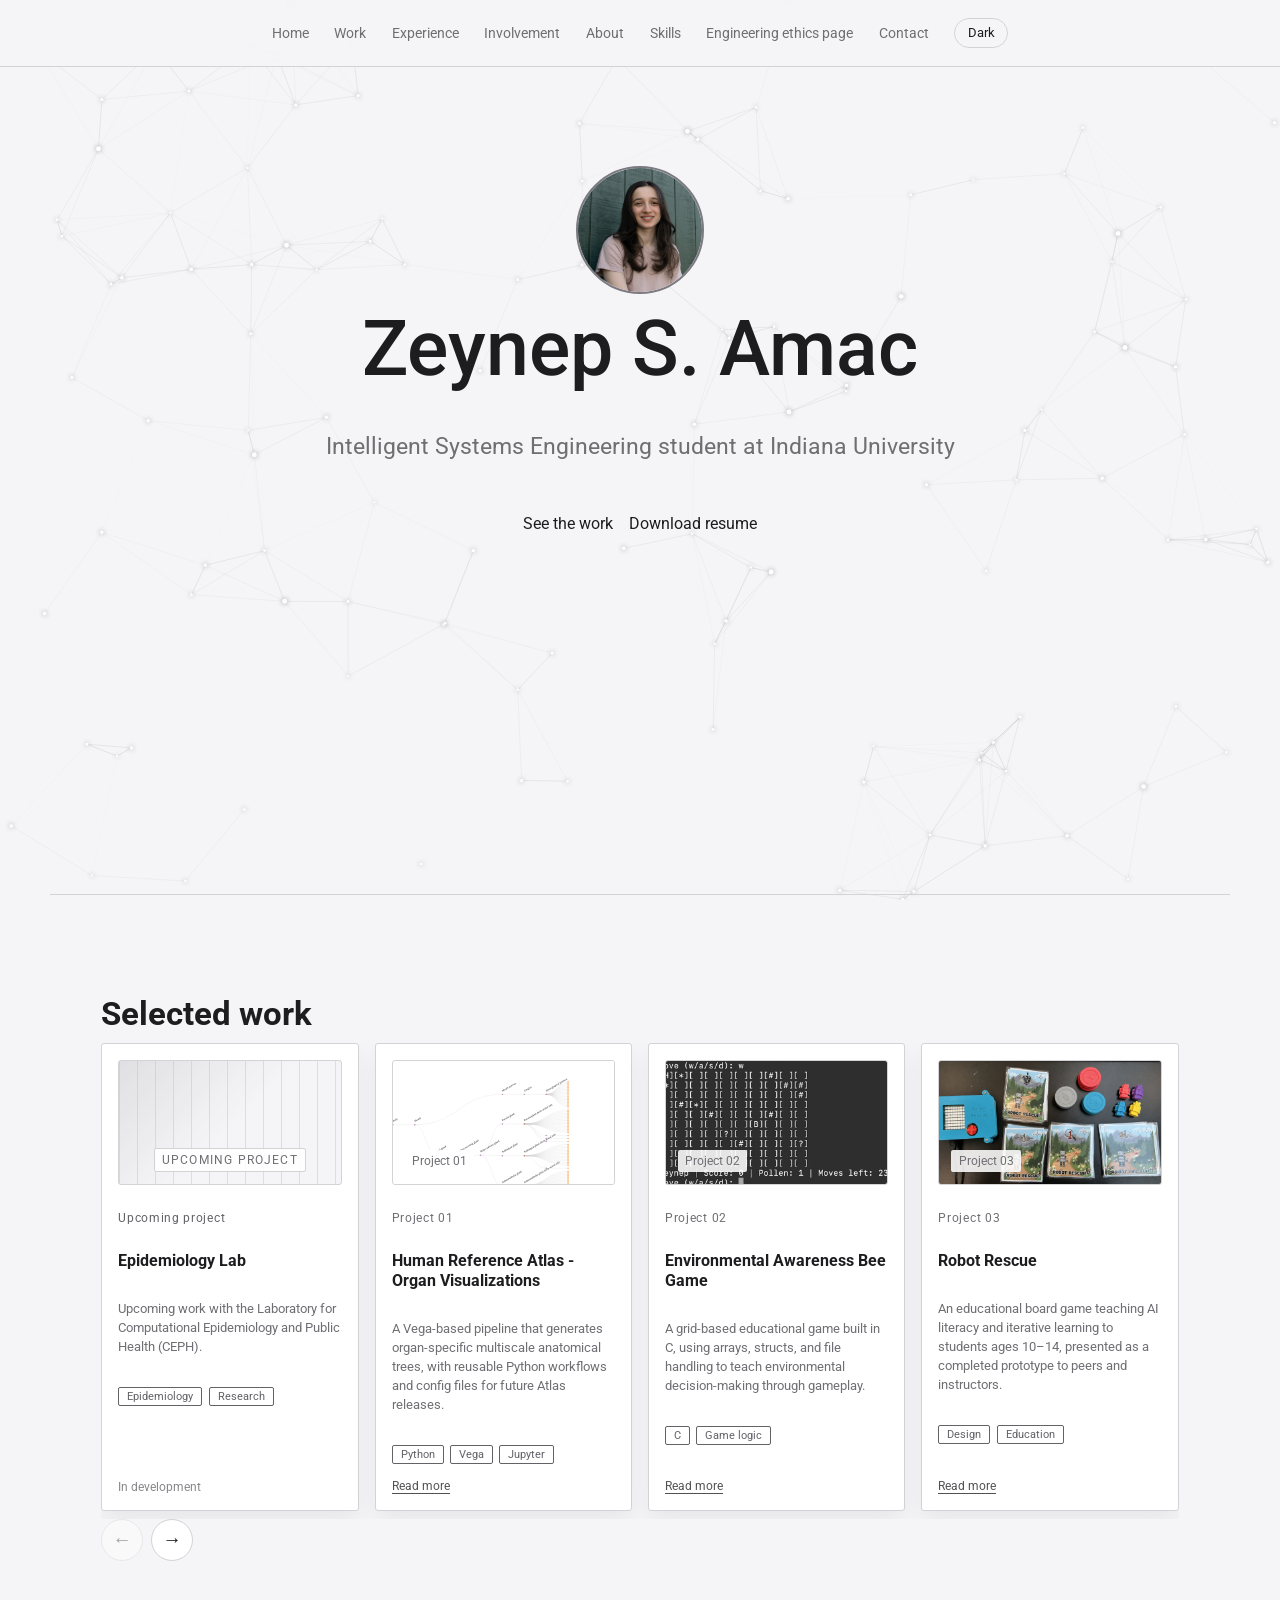
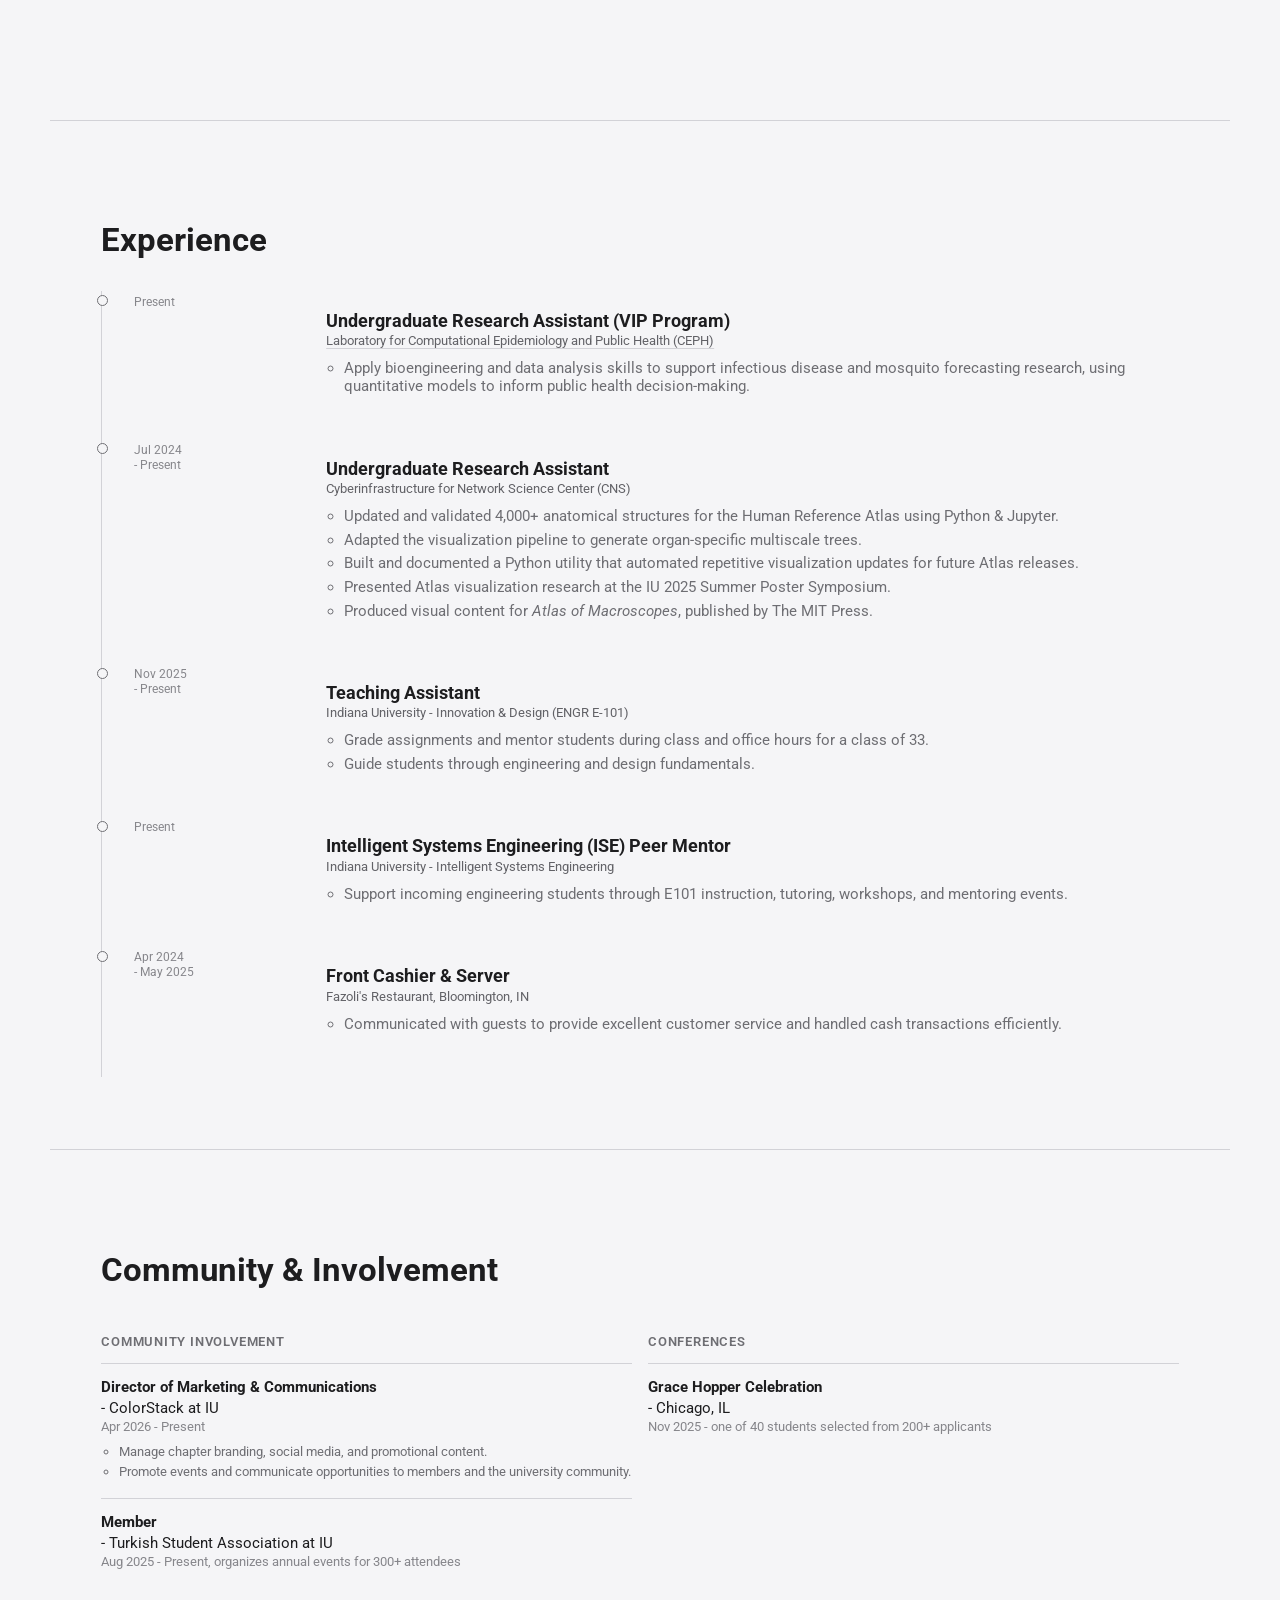
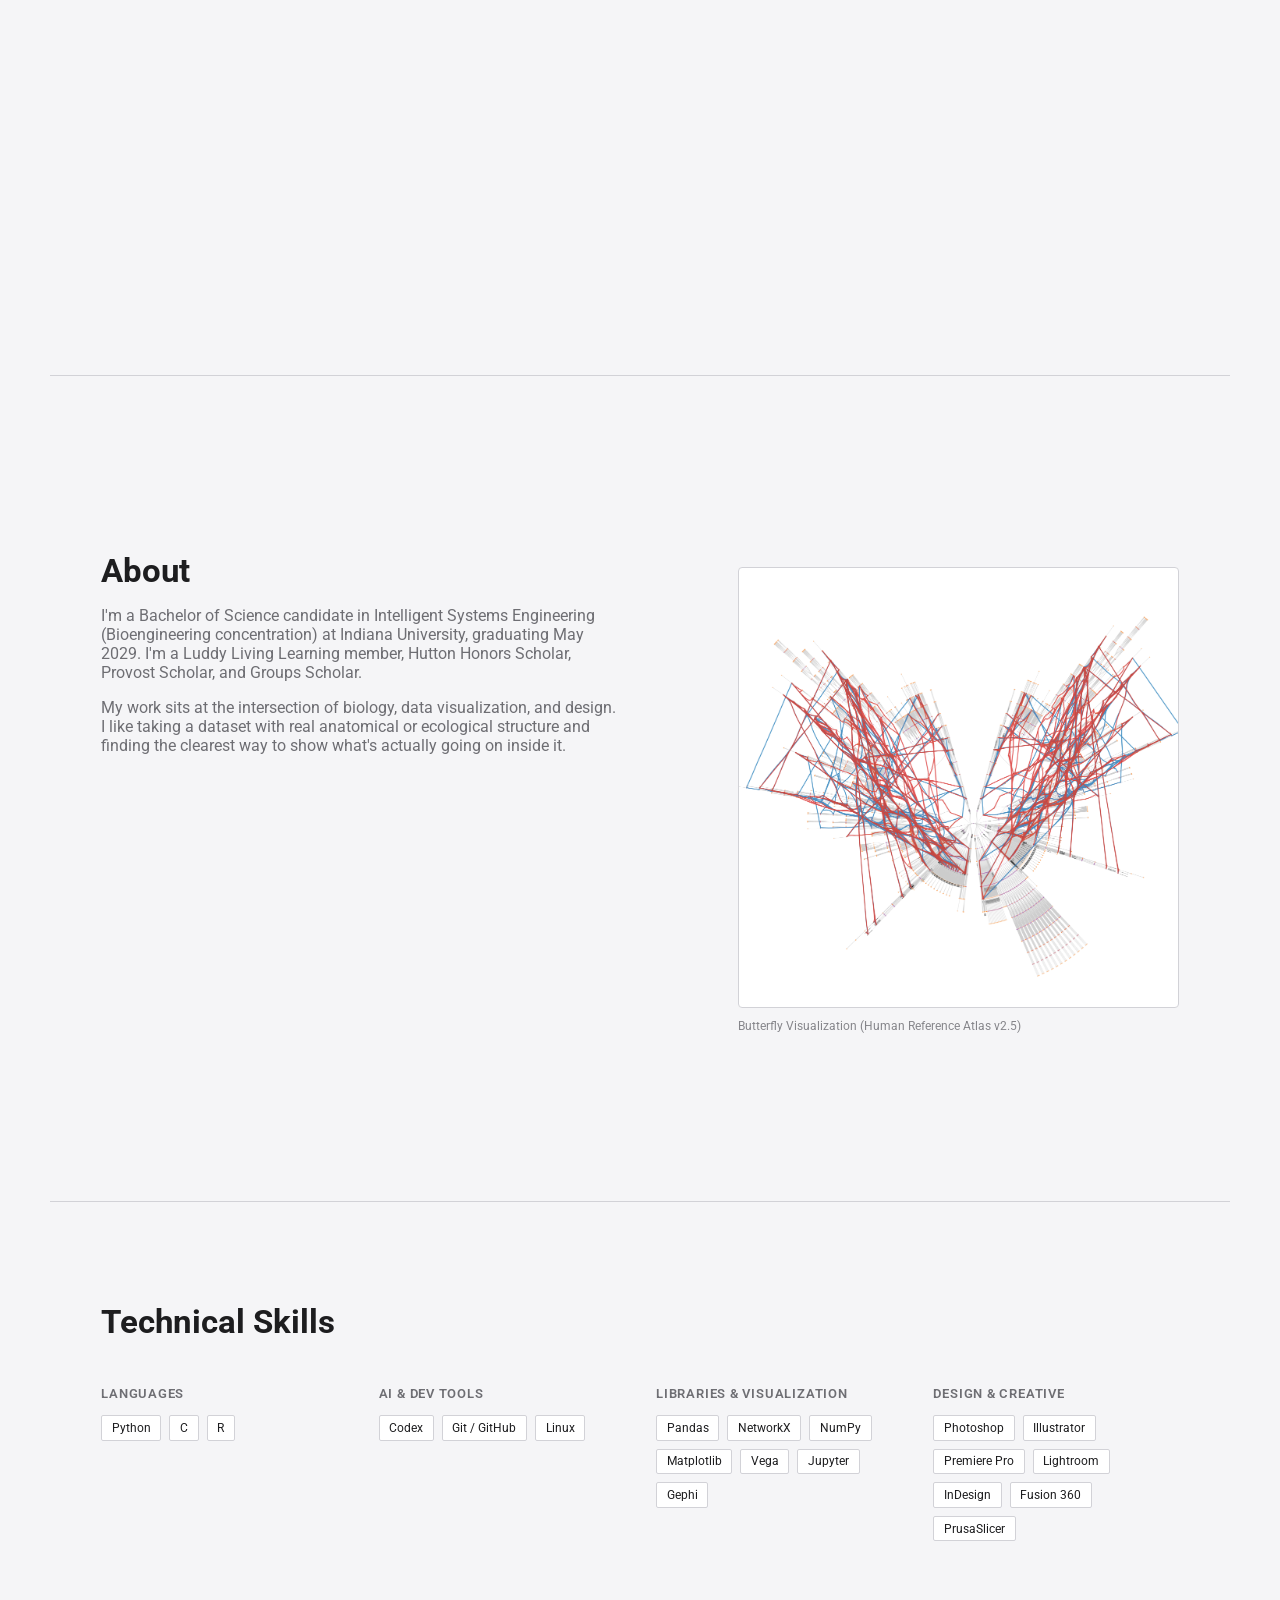
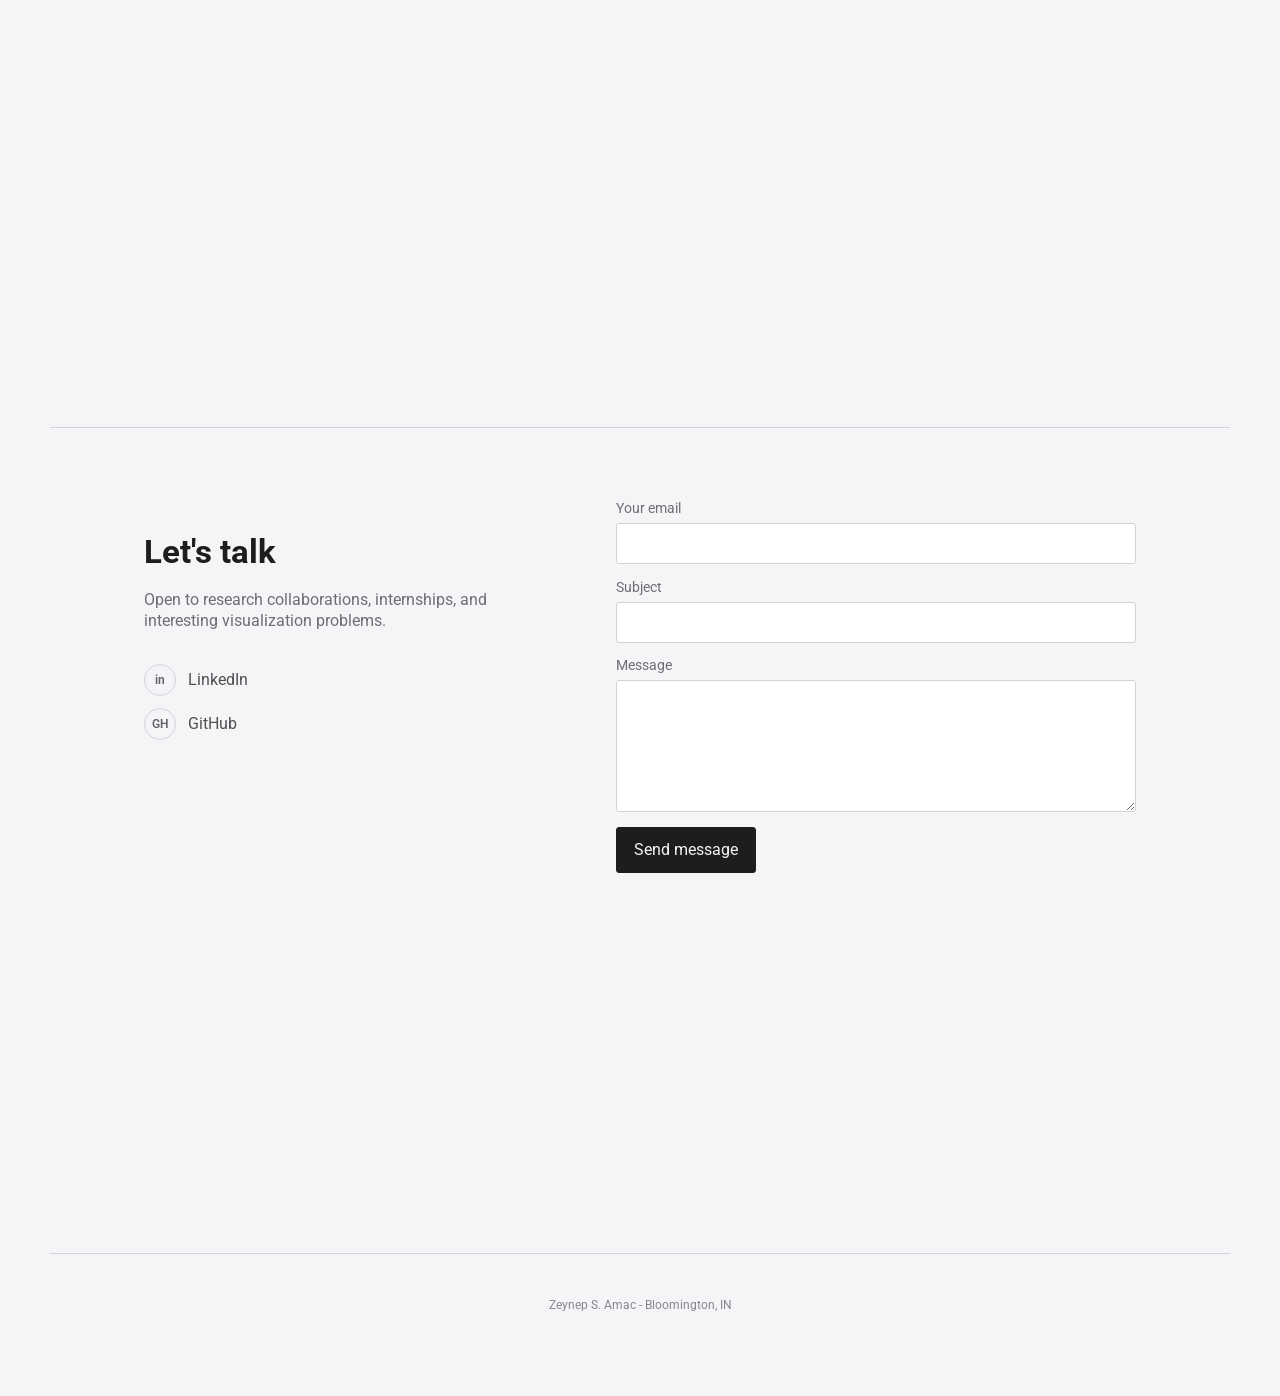
==== commit 427b32f0: "Add project carousels and Epidemiology Lab card" ====
--- a/index.html
+++ b/index.html
@@ -38,8 +38,7 @@
     <img src="assets/portrait.jpg" alt="Zeynep S. Amac" class="hero-photo-lg">
     <h1 class="hero-name-lg">Zeynep S. Amac</h1>
     <p class="hero-sub">
-      Intelligent Systems Engineering student at Indiana University, building
-      visualization pipelines for the Human Reference Atlas.
+      Intelligent Systems Engineering student at Indiana University
     </p>
     <div class="hero-actions">
       <a href="#work" class="underline-btn">See the work</a>
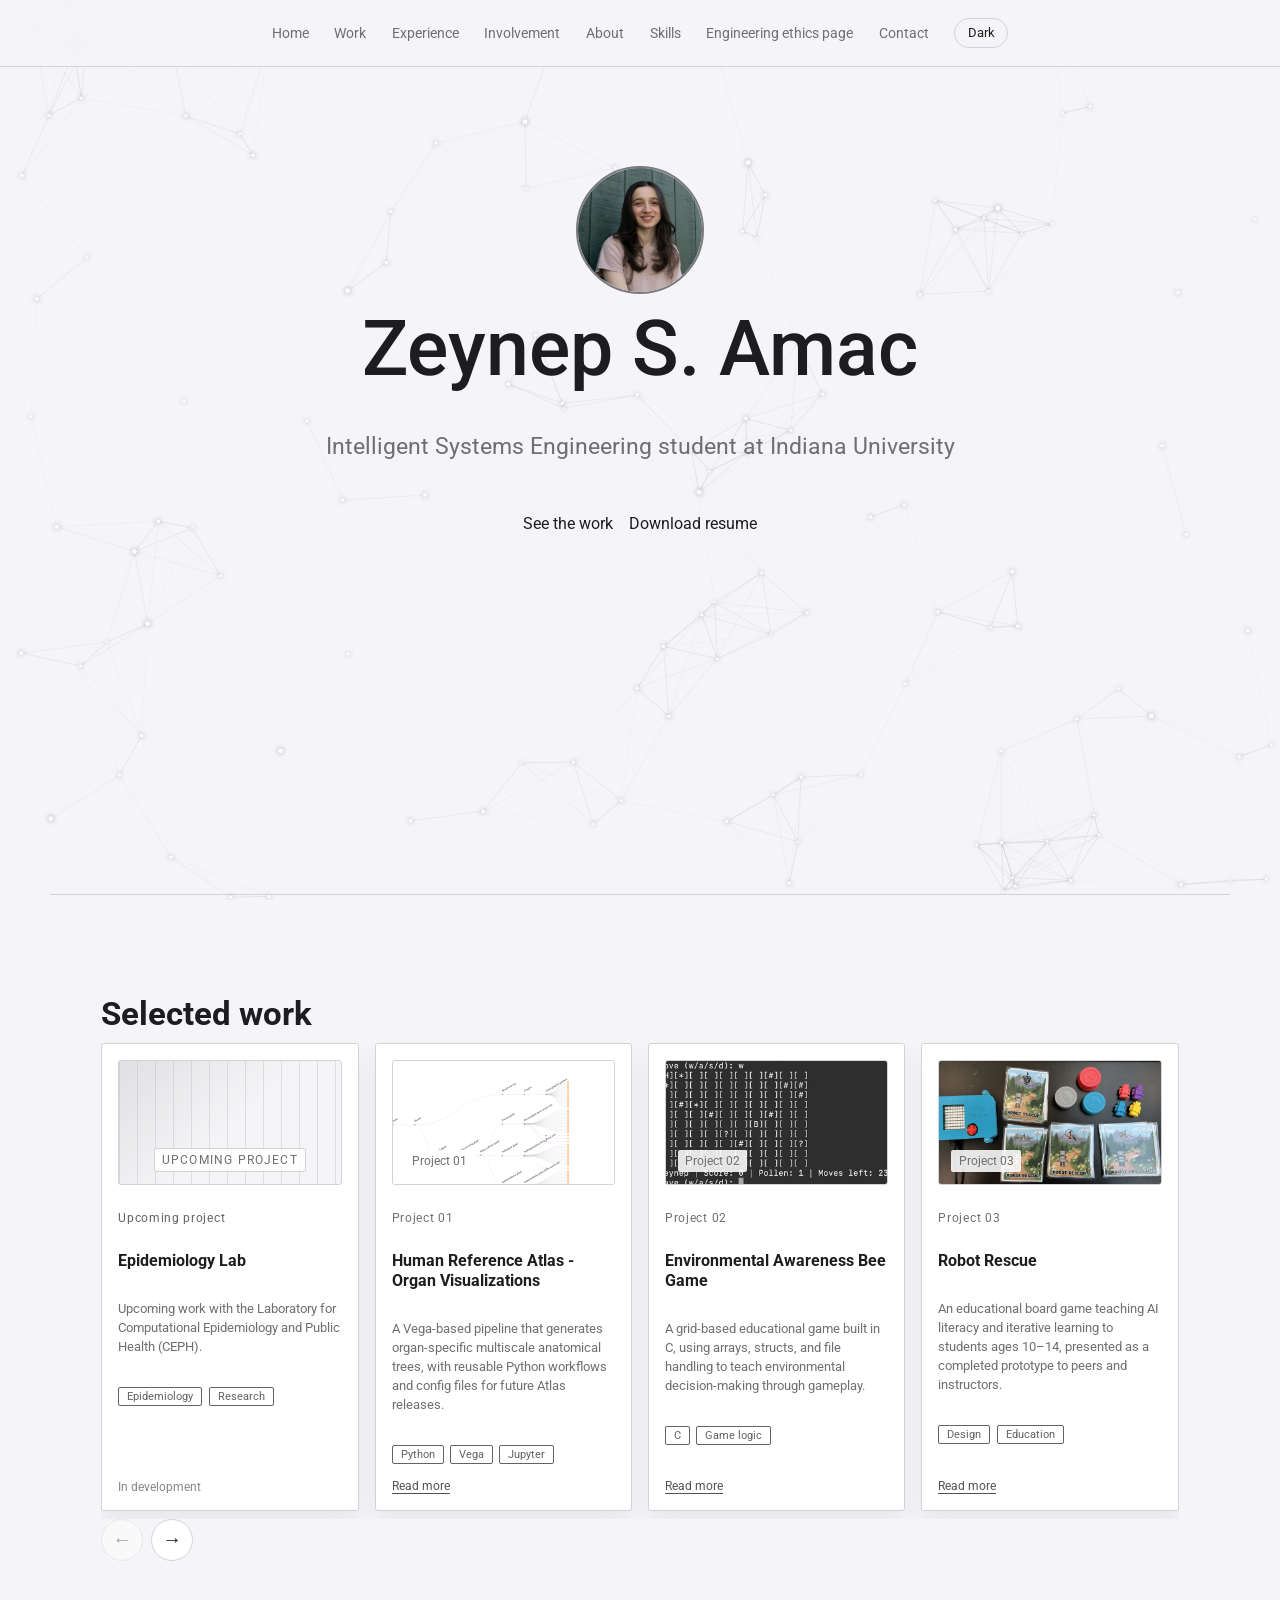
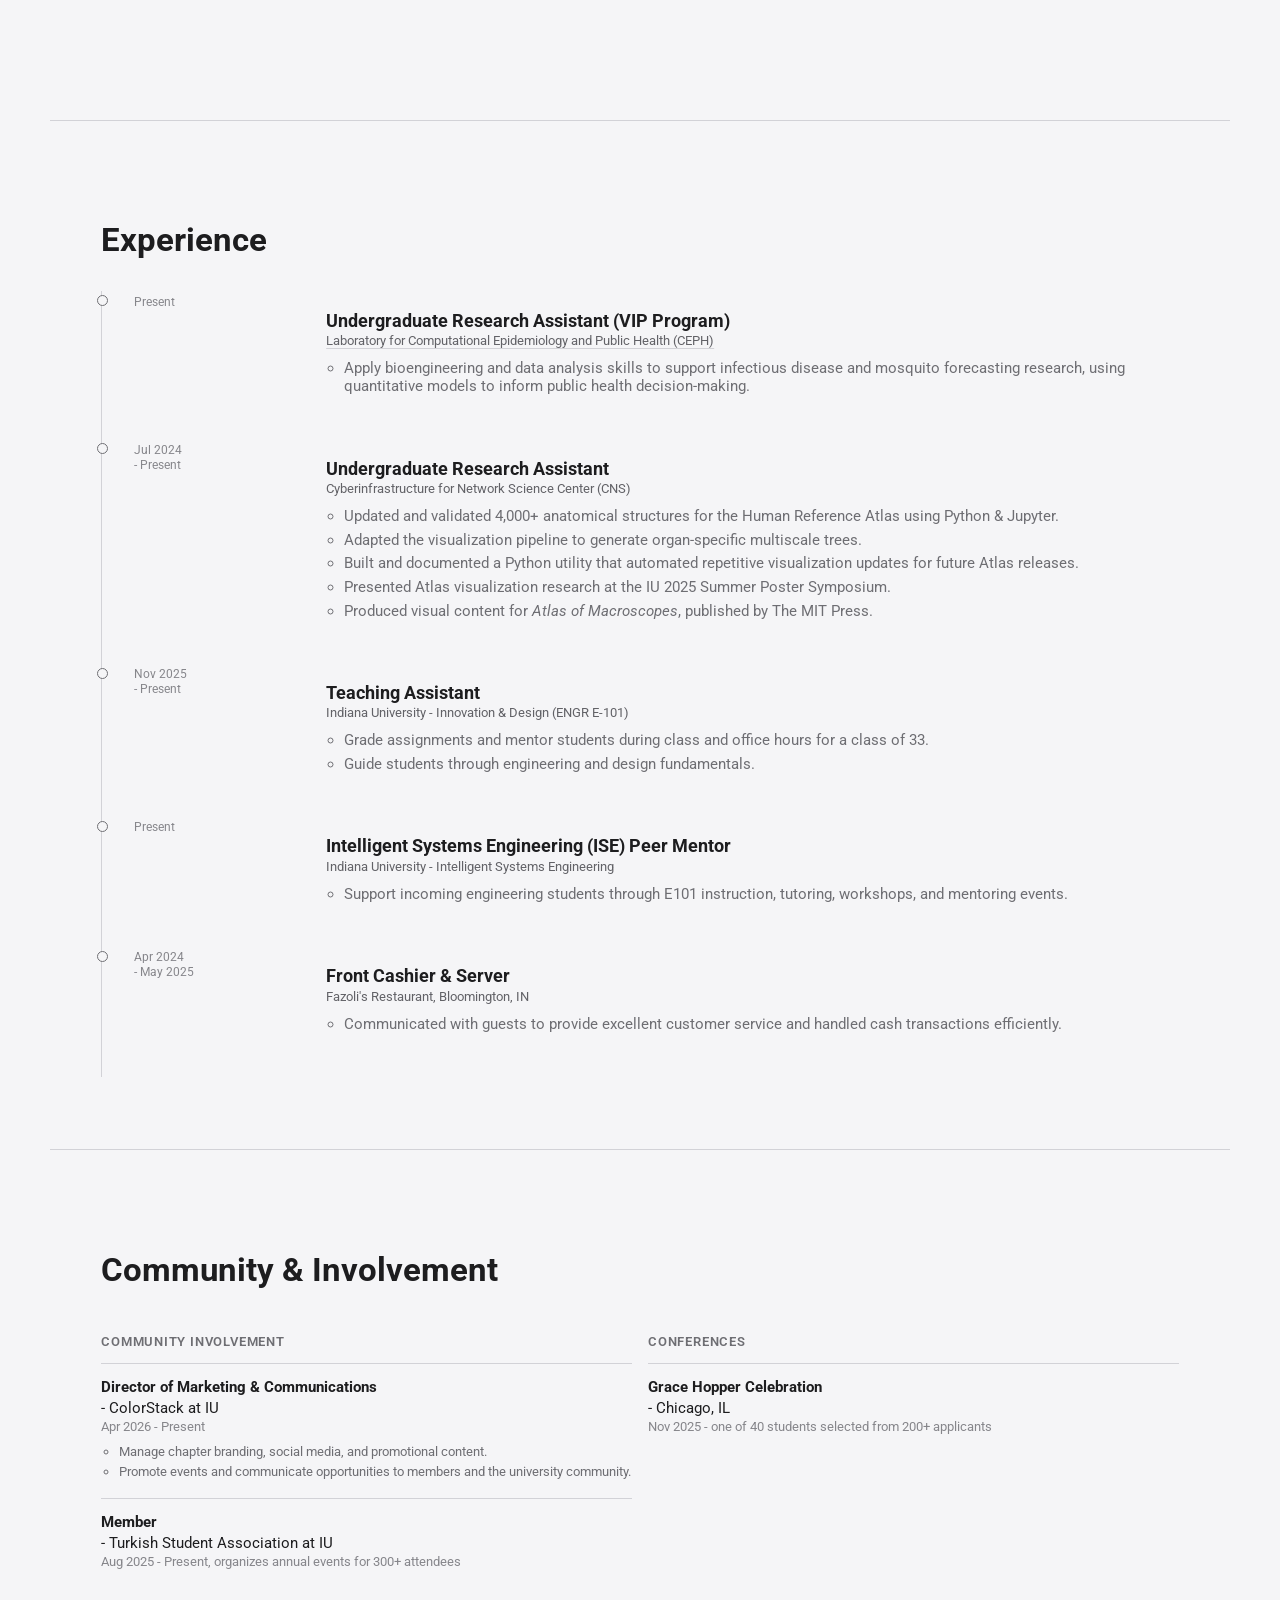
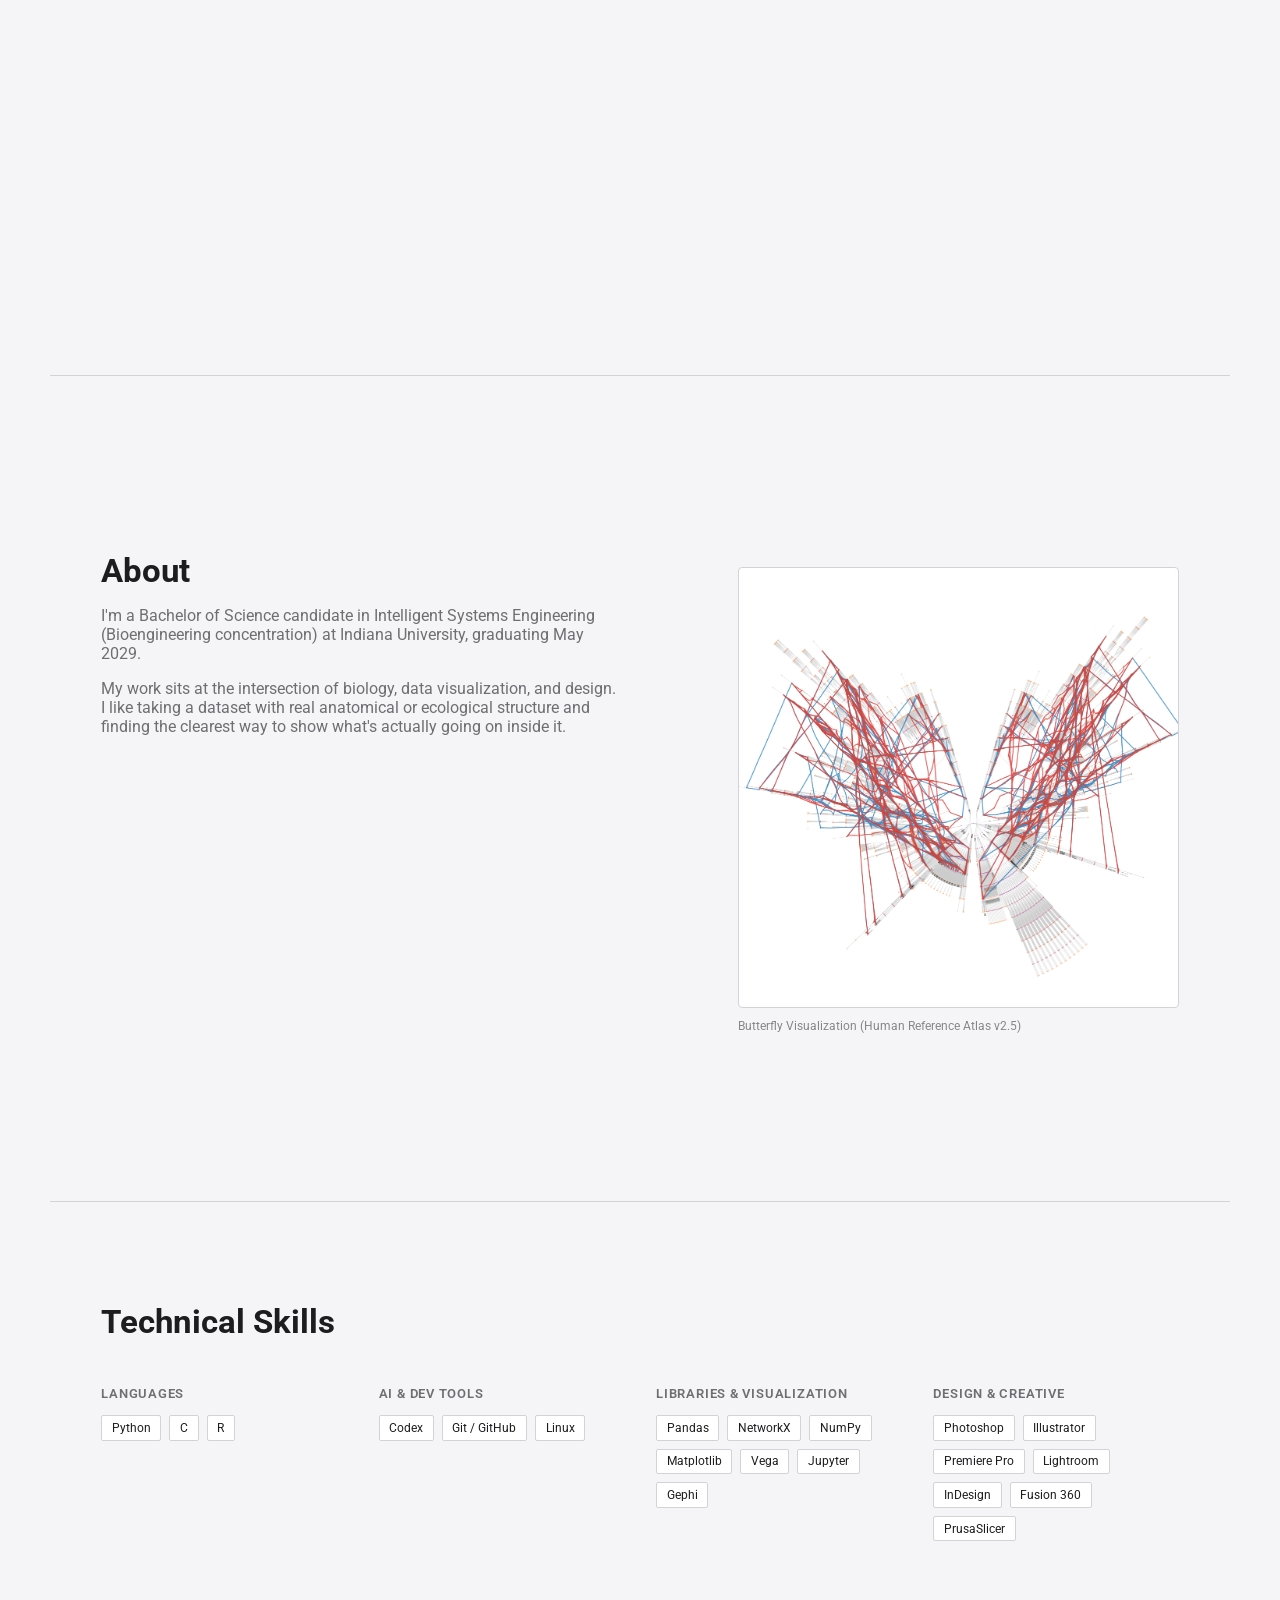
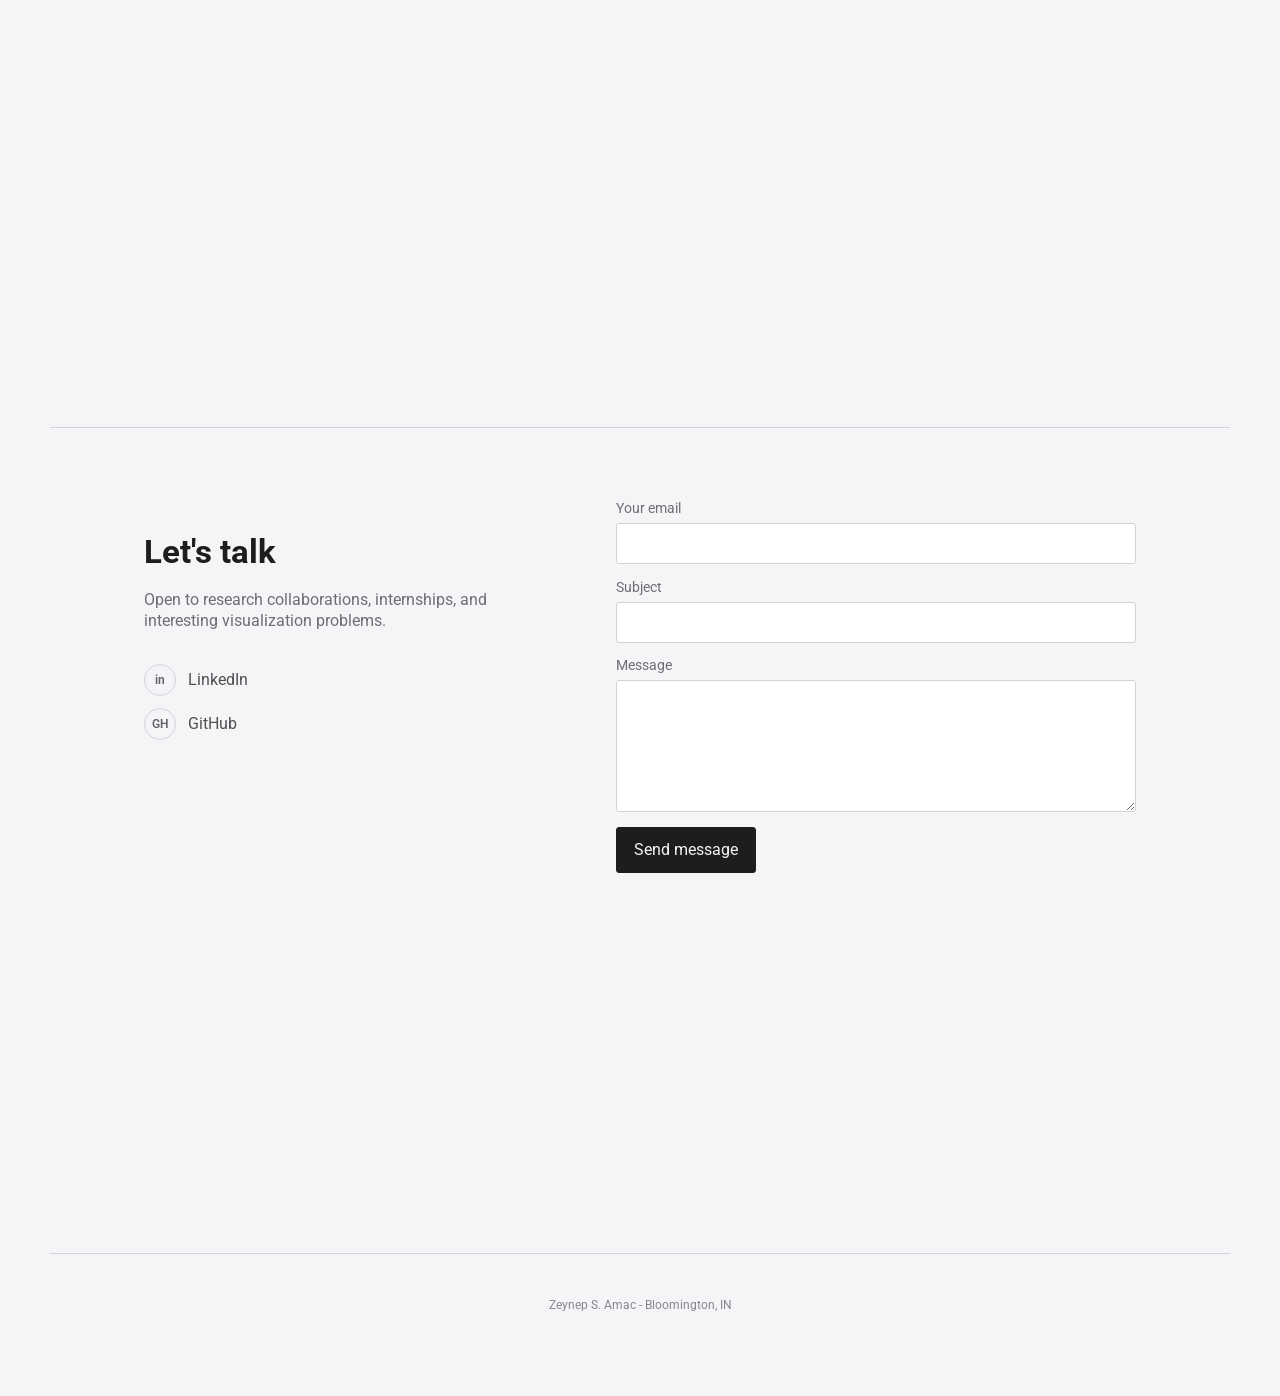
==== commit 48ec6ff9: "Add project carousels and Epidemiology Lab card" ====
--- a/index.html
+++ b/index.html
@@ -183,8 +183,7 @@
         <p>
           I'm a Bachelor of Science candidate in Intelligent Systems Engineering
           (Bioengineering concentration) at Indiana University, graduating May 2029.
-          I'm a Luddy Living Learning member, Hutton Honors Scholar, Provost Scholar,
-          and Groups Scholar.
+        
         </p>
         <p>
           My work sits at the intersection of biology, data visualization, and design.
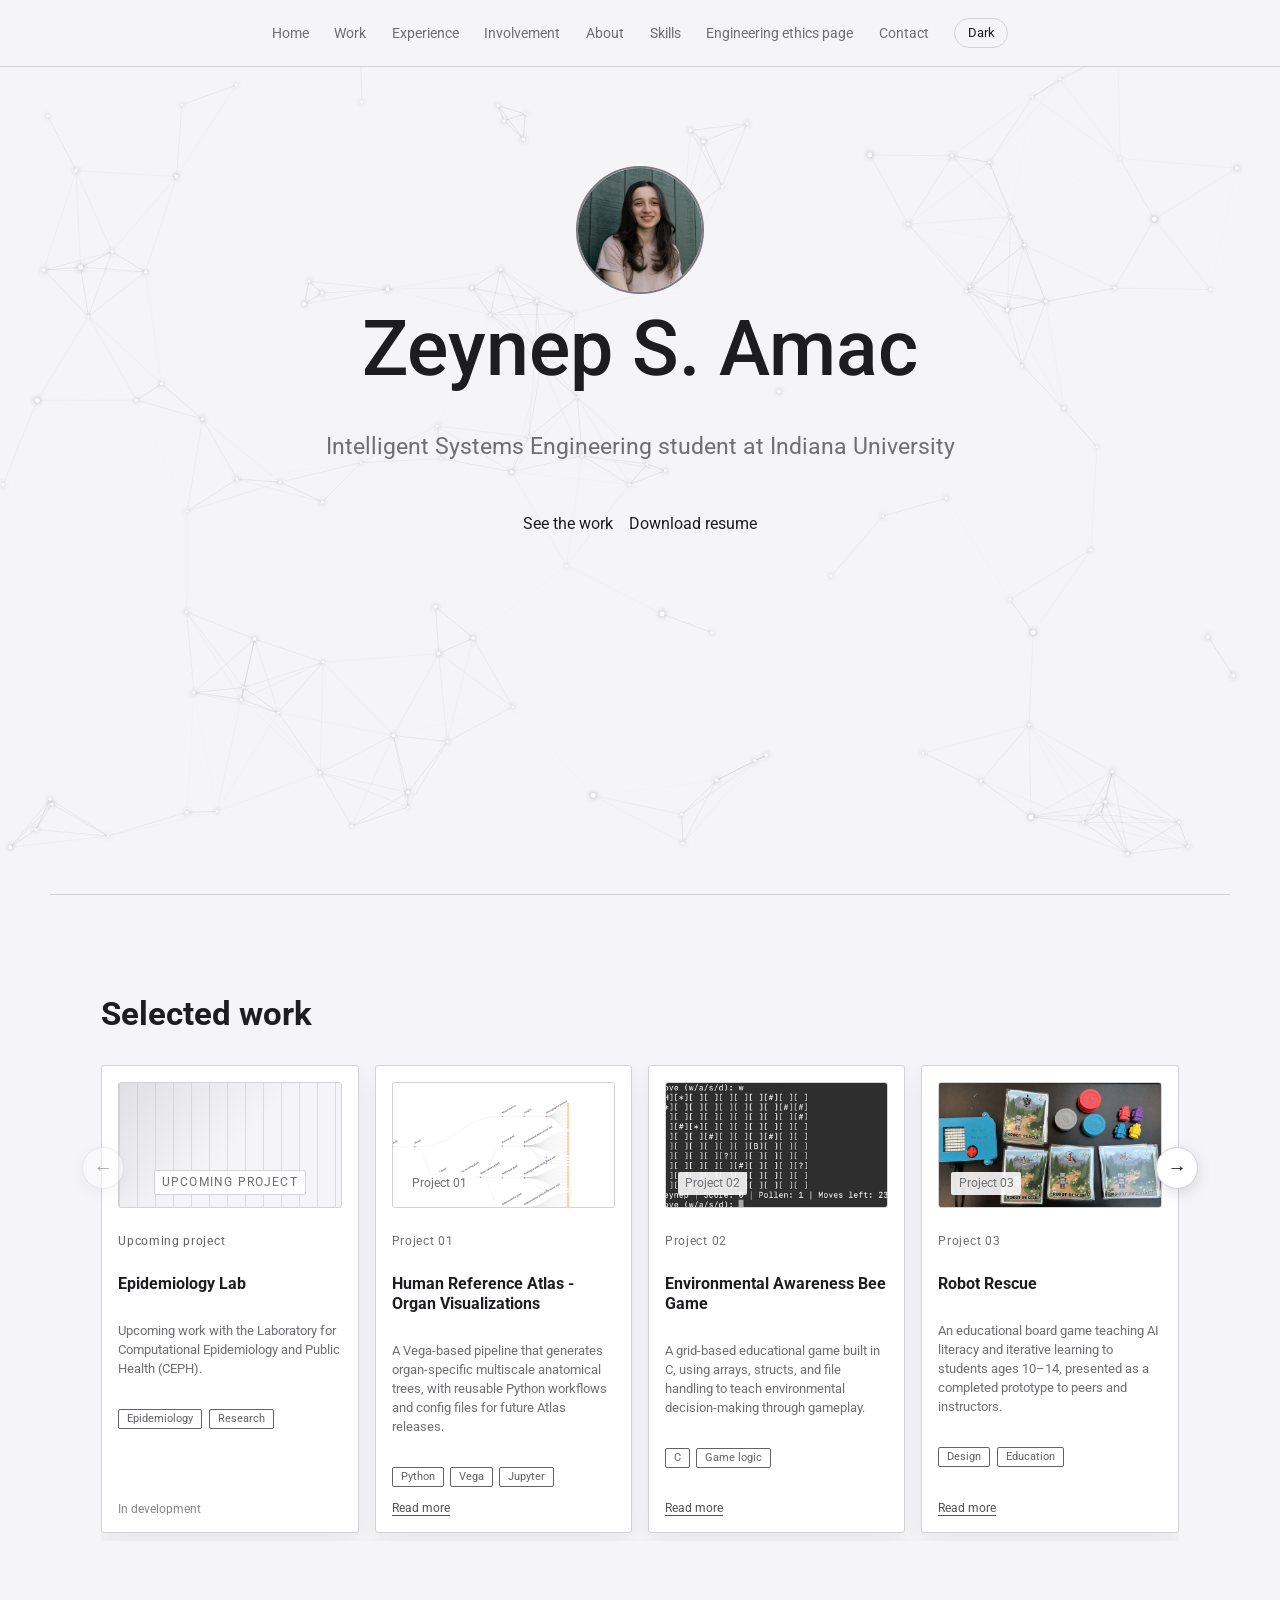
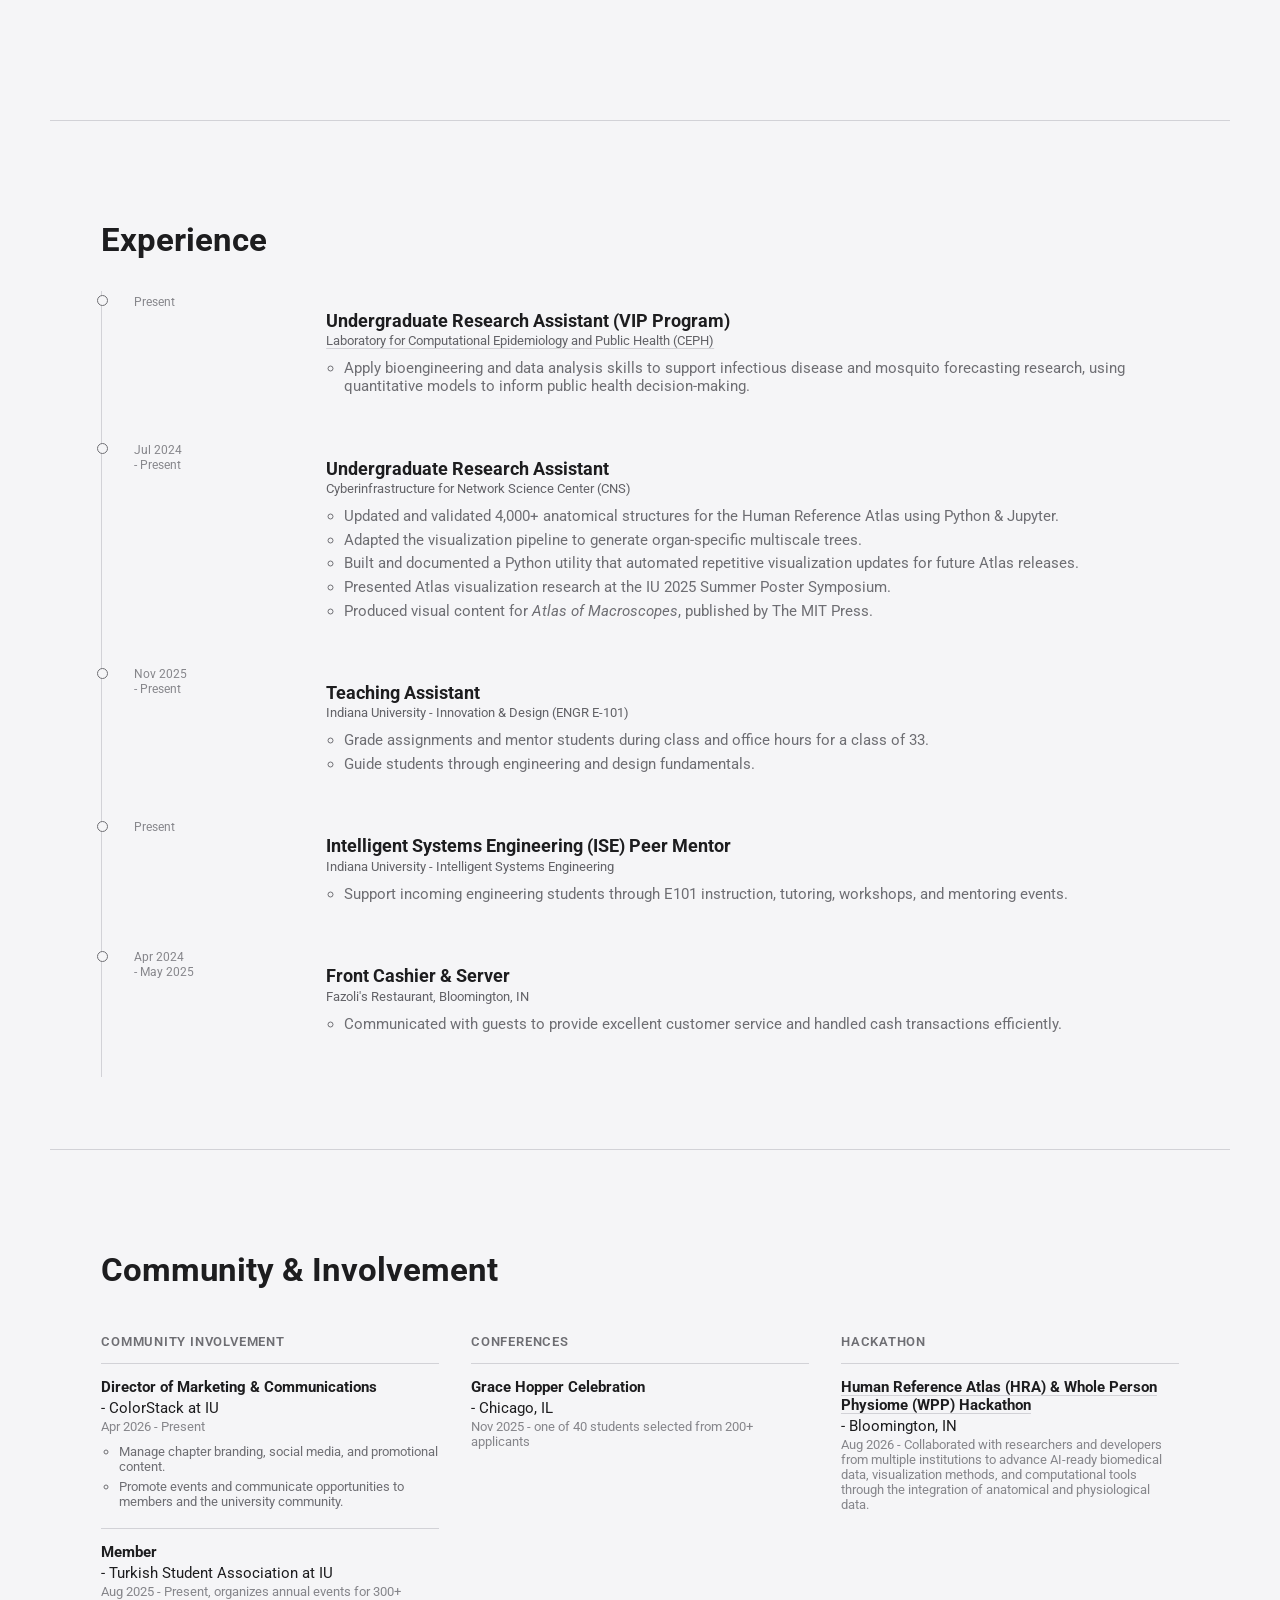
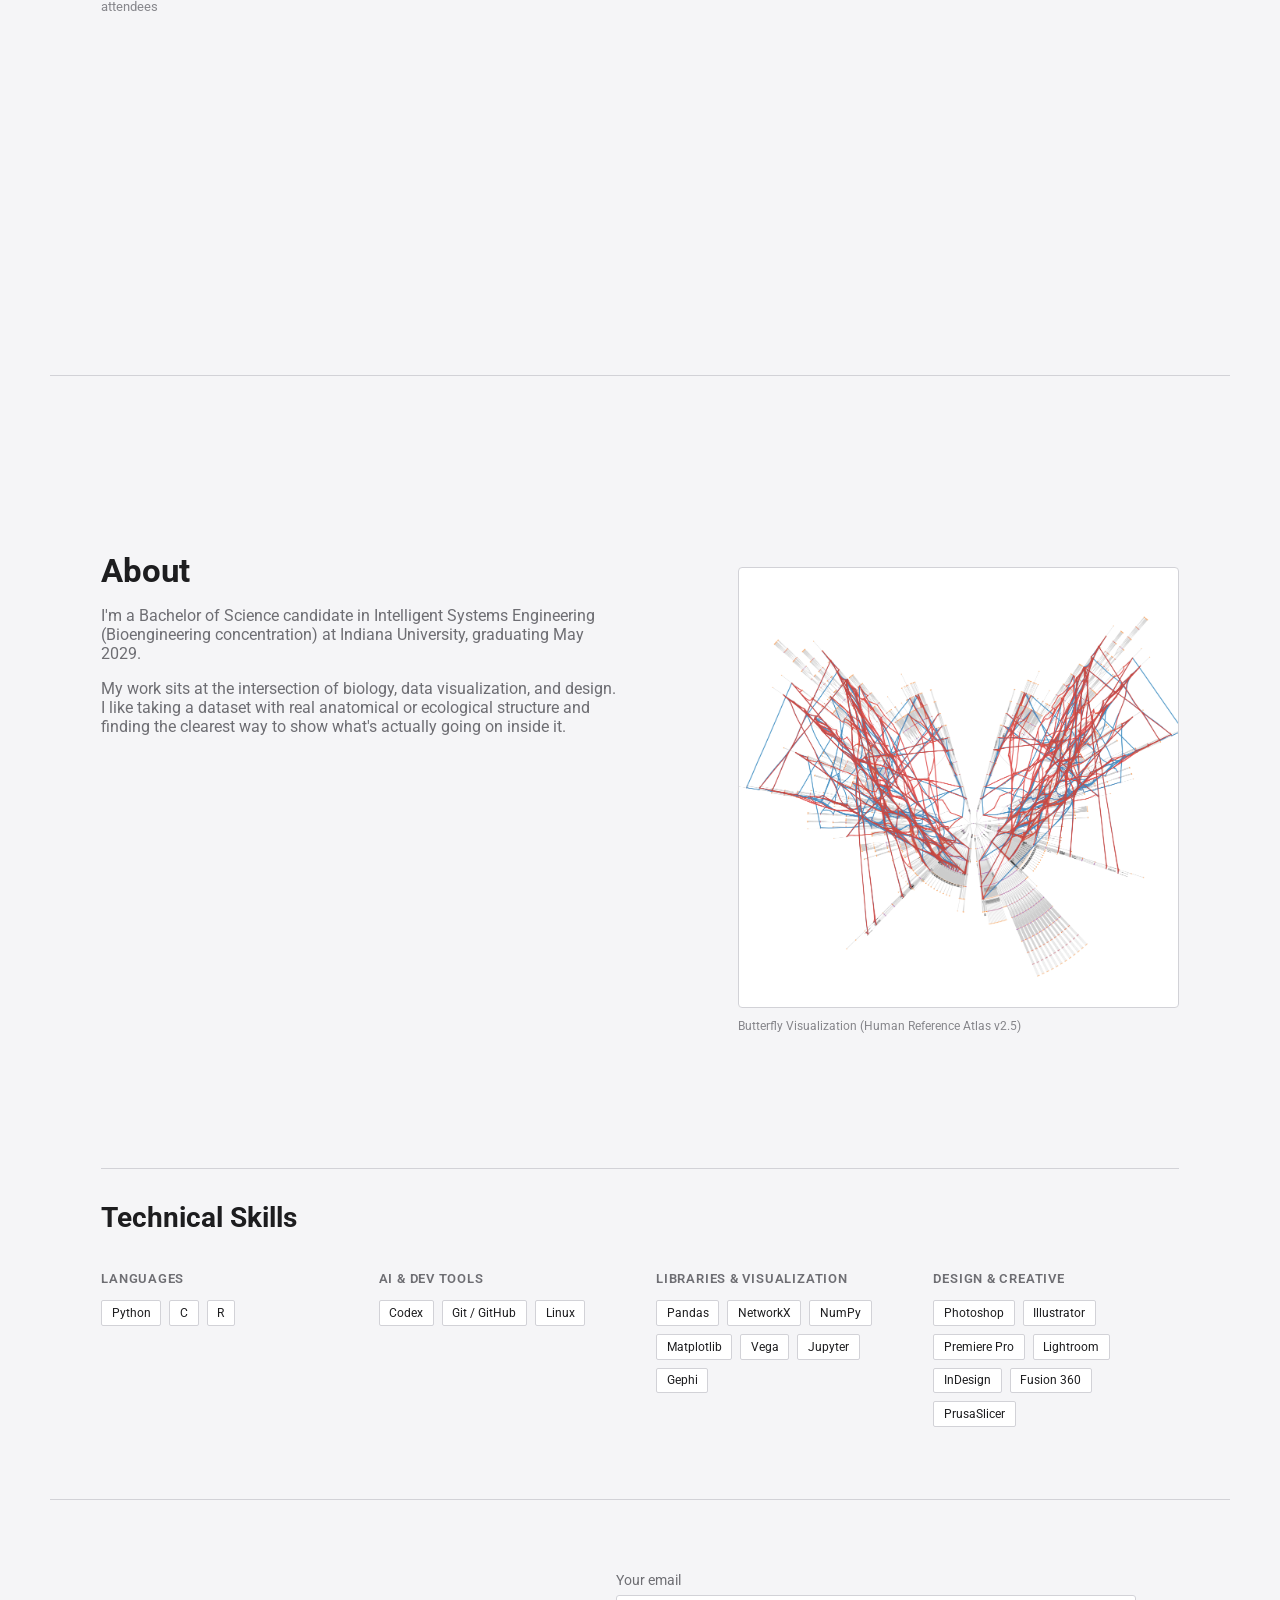
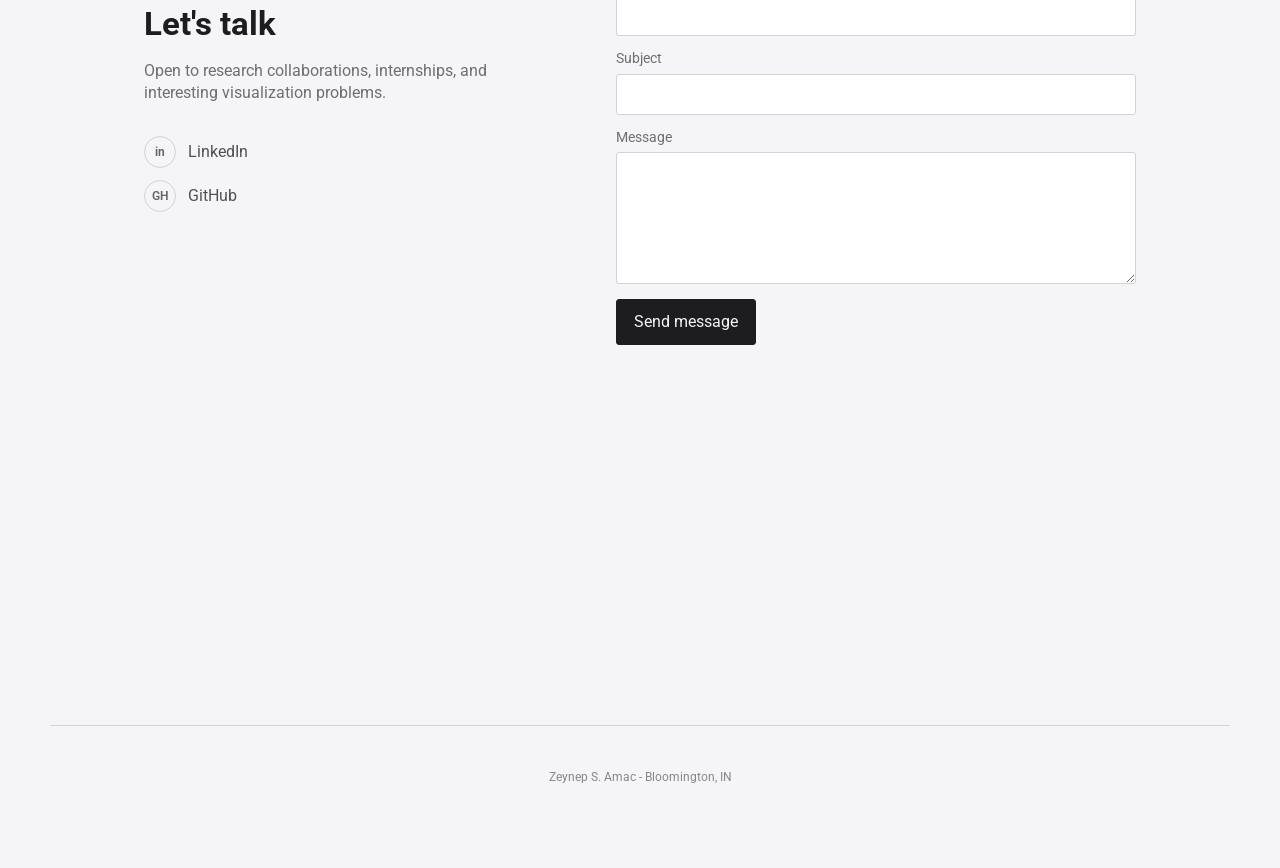
==== commit 3c876b77: "Move technical skills into About section" ====
--- a/index.html
+++ b/index.html
@@ -8,7 +8,7 @@
 <link rel="preconnect" href="https://fonts.googleapis.com">
 <link rel="preconnect" href="https://fonts.gstatic.com" crossorigin>
 <link href="https://fonts.googleapis.com/css2?family=Roboto:wght@300;400;500;700&display=swap" rel="stylesheet">
-<link rel="stylesheet" href="style.css?v=20261122-4">
+<link rel="stylesheet" href="style.css?v=20261122-6">
 </head>
 <body>
 
@@ -196,28 +196,25 @@
         <figcaption>Butterfly Visualization (Human Reference Atlas v2.5)</figcaption>
       </figure>
     </div>
-  </section>
-
-  <!-- ============ LEGEND / SKILLS ============ -->
-  <section id="legend" class="legend">
-    <p class="eyebrow"></p>
-    <h2>Technical Skills</h2>
-    <div class="legend-grid">
-      <div class="legend-group">
-        <h3>Languages</h3>
-        <ul class="tag-list" data-tags="Python, C, R"></ul>
-      </div>
-      <div class="legend-group">
-        <h3>AI &amp; dev tools</h3>
-        <ul class="tag-list" data-tags="Codex, Git / GitHub, Linux"></ul>
-      </div>
-      <div class="legend-group">
-        <h3>Libraries &amp; visualization</h3>
-        <ul class="tag-list" data-tags="Pandas, NetworkX, NumPy, Matplotlib, Vega, Jupyter, Gephi"></ul>
-      </div>
-      <div class="legend-group">
-        <h3>Design &amp; creative</h3>
-        <ul class="tag-list" data-tags="Photoshop, Illustrator, Premiere Pro, Lightroom, InDesign, Fusion 360, PrusaSlicer"></ul>
+    <div class="about-skills" id="legend">
+      <h2>Technical Skills</h2>
+      <div class="legend-grid">
+        <div class="legend-group">
+          <h3>Languages</h3>
+          <ul class="tag-list" data-tags="Python, C, R"></ul>
+        </div>
+        <div class="legend-group">
+          <h3>AI &amp; dev tools</h3>
+          <ul class="tag-list" data-tags="Codex, Git / GitHub, Linux"></ul>
+        </div>
+        <div class="legend-group">
+          <h3>Libraries &amp; visualization</h3>
+          <ul class="tag-list" data-tags="Pandas, NetworkX, NumPy, Matplotlib, Vega, Jupyter, Gephi"></ul>
+        </div>
+        <div class="legend-group">
+          <h3>Design &amp; creative</h3>
+          <ul class="tag-list" data-tags="Photoshop, Illustrator, Premiere Pro, Lightroom, InDesign, Fusion 360, PrusaSlicer"></ul>
+        </div>
       </div>
     </div>
   </section>
--- a/style.css
+++ b/style.css
@@ -371,20 +371,36 @@
 /* ============================================================
    PROJECTS
    ============================================================ */
-.carousel-title-row {
-  display: flex;
-  align-items: center;
-  justify-content: space-between;
-  gap: 1rem;
-  margin-bottom: 0.6rem;
-}
-.carousel-title-row h2 {
-  margin: 0;
+.project-carousel {
+  position: relative;
+  margin-top: 2rem;
 }
 .carousel-controls {
   display: flex;
   flex: 0 0 auto;
   gap: 0.5rem;
+}
+.project-carousel-controls {
+  position: absolute;
+  top: 5.1rem;
+  left: -1.2rem;
+  right: -1.2rem;
+  height: 42px;
+  z-index: 5;
+  display: block;
+  pointer-events: none;
+}
+.project-carousel-controls [data-carousel-direction="-1"] {
+  position: absolute;
+  top: 50%;
+  left: 0;
+  transform: translateY(-50%);
+}
+.project-carousel-controls [data-carousel-direction="1"] {
+  position: absolute;
+  top: 50%;
+  right: 0;
+  transform: translateY(-50%);
 }
 .carousel-arrow {
   display: grid;
@@ -399,6 +415,9 @@
   font: inherit;
   font-size: 1.2rem;
   line-height: 1;
+  box-shadow: 0 4px 16px var(--shadow-strong);
+  backdrop-filter: blur(8px);
+  pointer-events: auto;
   transition: border-color 0.18s ease, background 0.18s ease, opacity 0.18s ease;
 }
 .carousel-arrow:not(:disabled):hover {
@@ -428,8 +447,7 @@
   scrollbar-width: none;
   -webkit-overflow-scrolling: touch;
 }
-.project-grid::-webkit-scrollbar,
-.involvement-grid::-webkit-scrollbar {
+.project-grid::-webkit-scrollbar {
   display: none;
 }
 .project-card {
@@ -658,23 +676,9 @@
    ============================================================ */
 .involvement-grid {
   display: grid;
-  grid-auto-flow: column;
-  grid-auto-columns: calc((100% - 1rem) / 2);
-  grid-template-columns: none;
-  grid-template-rows: 1fr;
-  gap: 1rem;
-  overflow-x: auto;
-  overflow-y: hidden;
+  grid-template-columns: repeat(3, minmax(0, 1fr));
+  gap: 2rem;
   margin-top: 2rem;
-  padding-bottom: 0.5rem;
-  overscroll-behavior-x: contain;
-  scroll-snap-type: x mandatory;
-  scrollbar-width: none;
-  -webkit-overflow-scrolling: touch;
-}
-.involvement-block {
-  scroll-snap-align: start;
-  scroll-snap-stop: always;
 }
 .involvement-block h3 {
   font-family: var(--body);
@@ -696,6 +700,19 @@
   gap: 3rem;
   margin-top: 2rem;
   min-height: calc(100vh - 260px);
+}
+.about-skills {
+  border-top: 1px solid var(--line);
+  margin-top: 3rem;
+  padding-top: 2rem;
+  scroll-margin-top: 6rem;
+}
+.about-skills h2 {
+  font-size: clamp(1.45rem, 2.2vw, 1.9rem);
+  margin: 0 0 0.75rem;
+}
+.about-skills .legend-grid {
+  margin-top: 1.5rem;
 }
 .about-main p { color: var(--ink-soft); max-width: 58ch; }
 .about-visual {
@@ -1005,7 +1022,7 @@
   }
 
   .involvement-grid {
-    grid-auto-columns: calc((100% - 1rem) / 2);
+    grid-template-columns: 1fr;
   }
 
   .about-visual {
@@ -1060,10 +1077,6 @@
     grid-auto-columns: 100%;
   }
 
-  .involvement-grid {
-    grid-auto-columns: 100%;
-  }
-
   .carousel-arrow {
     width: 38px;
     height: 38px;
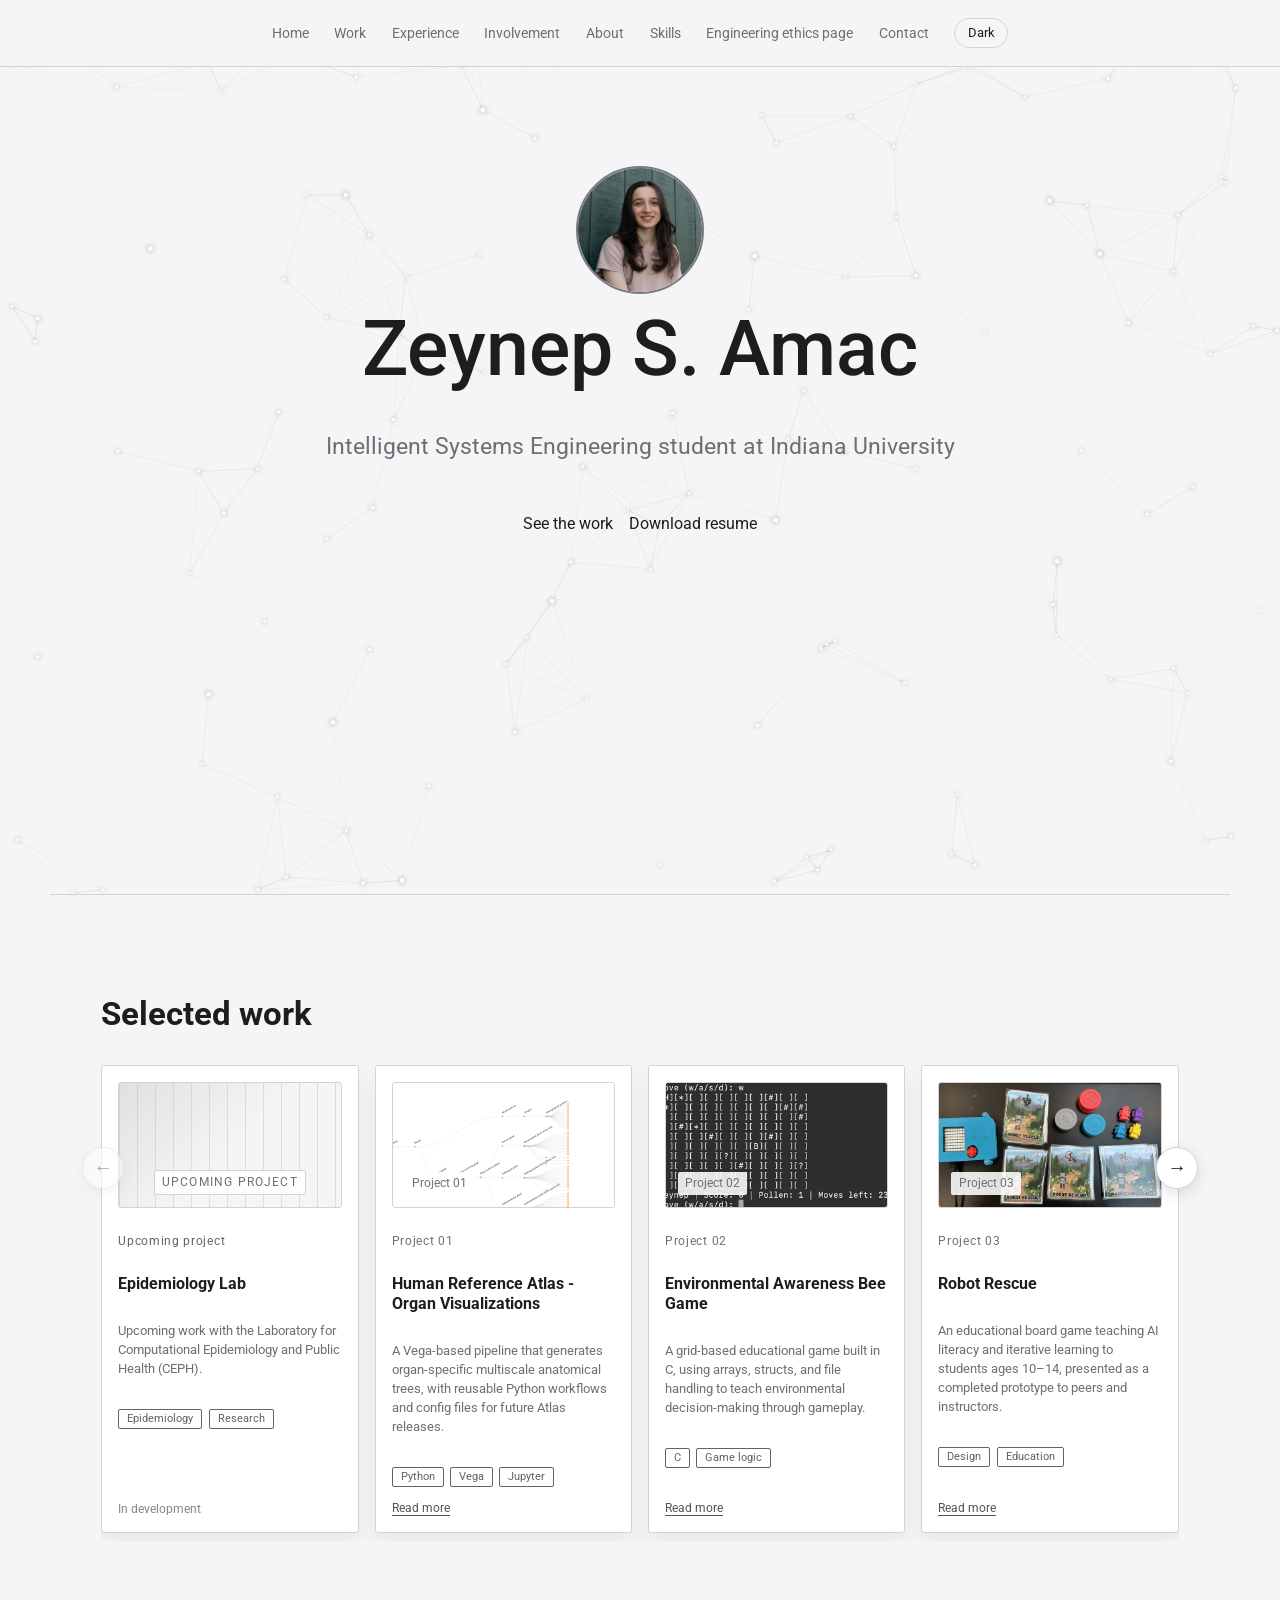
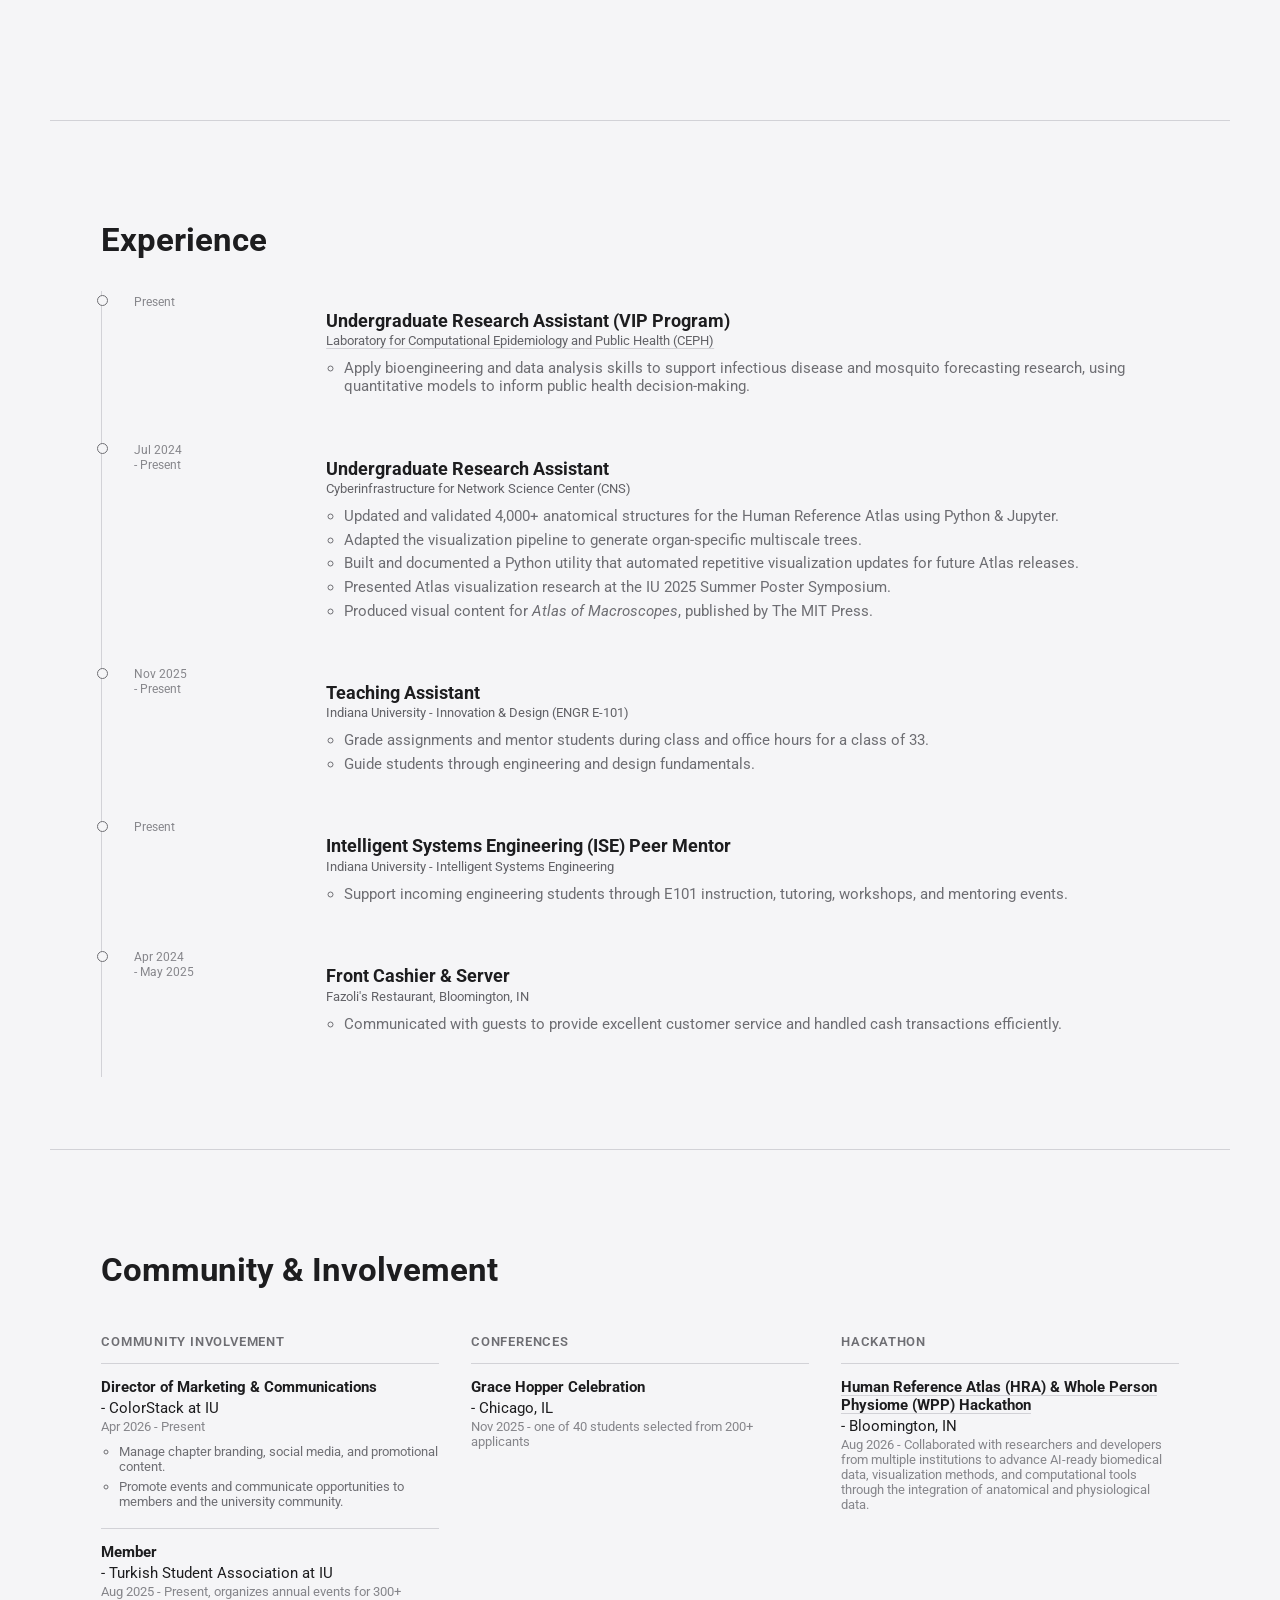
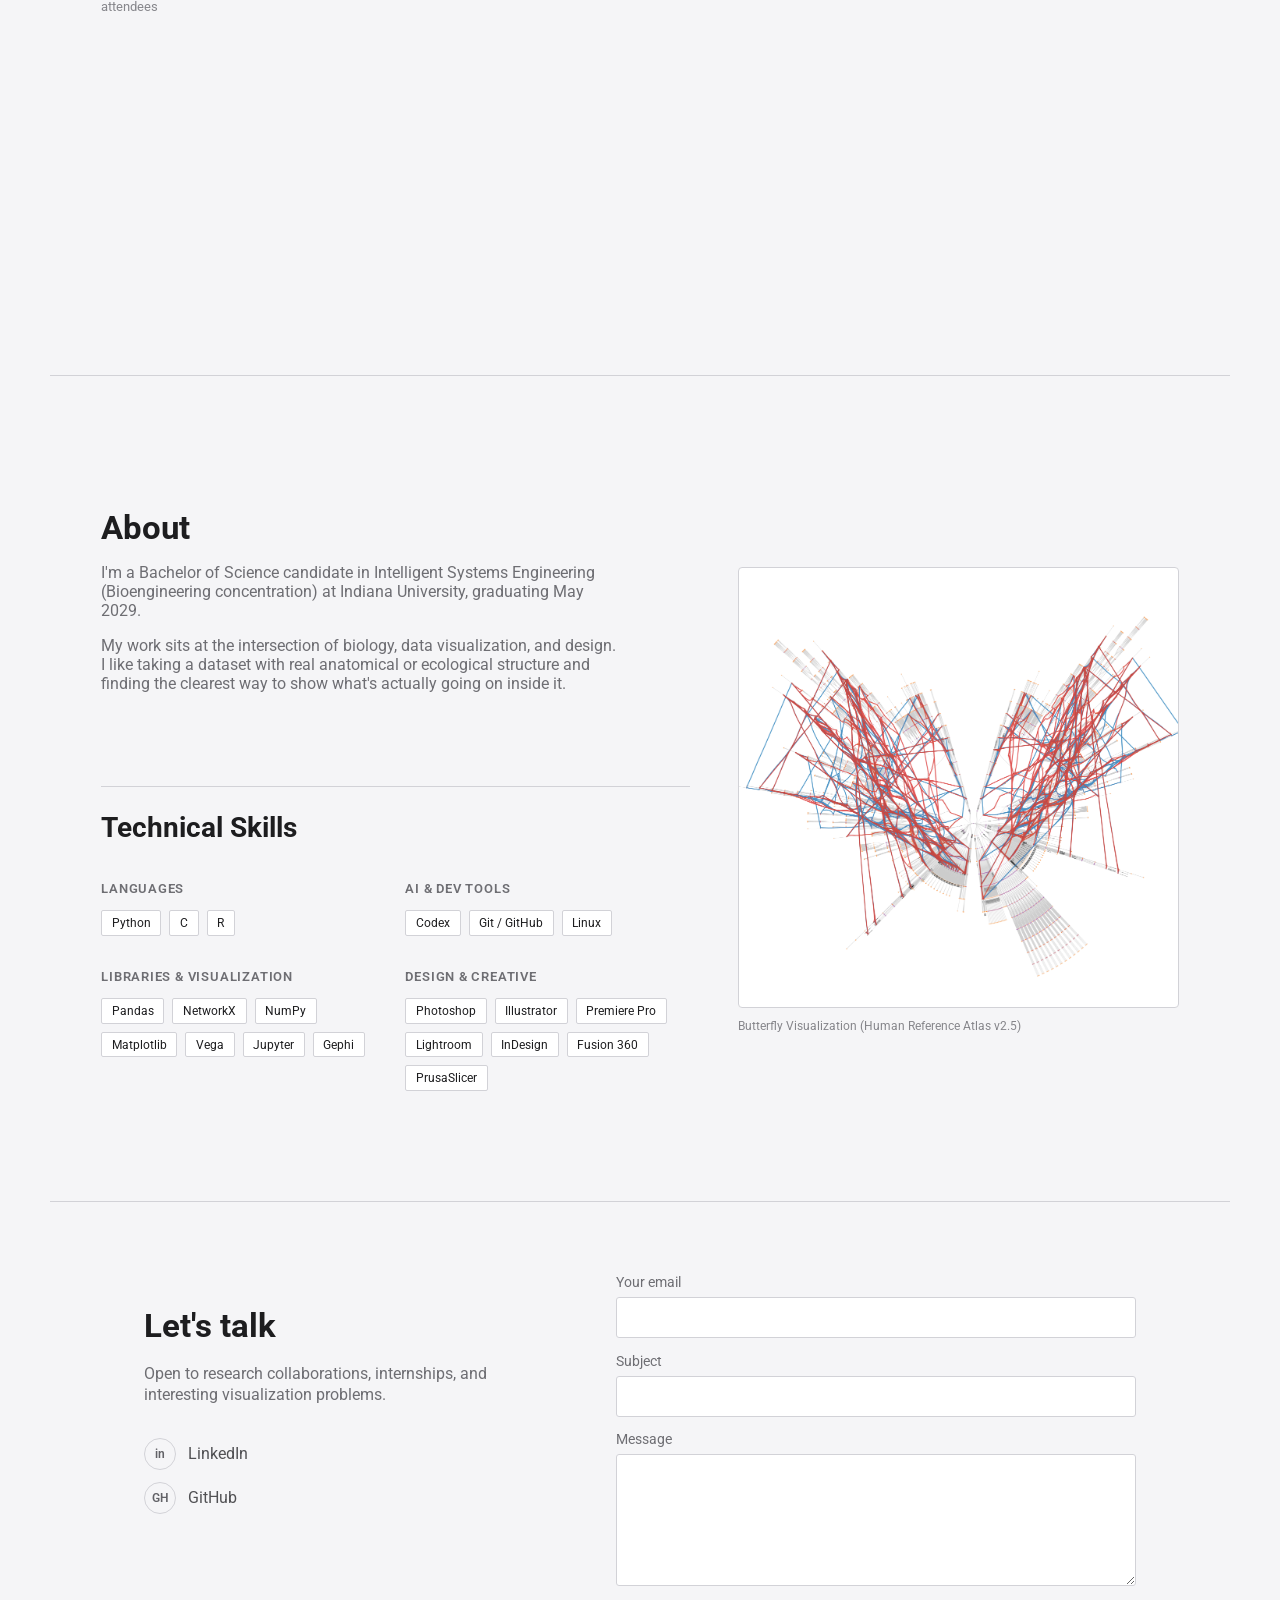
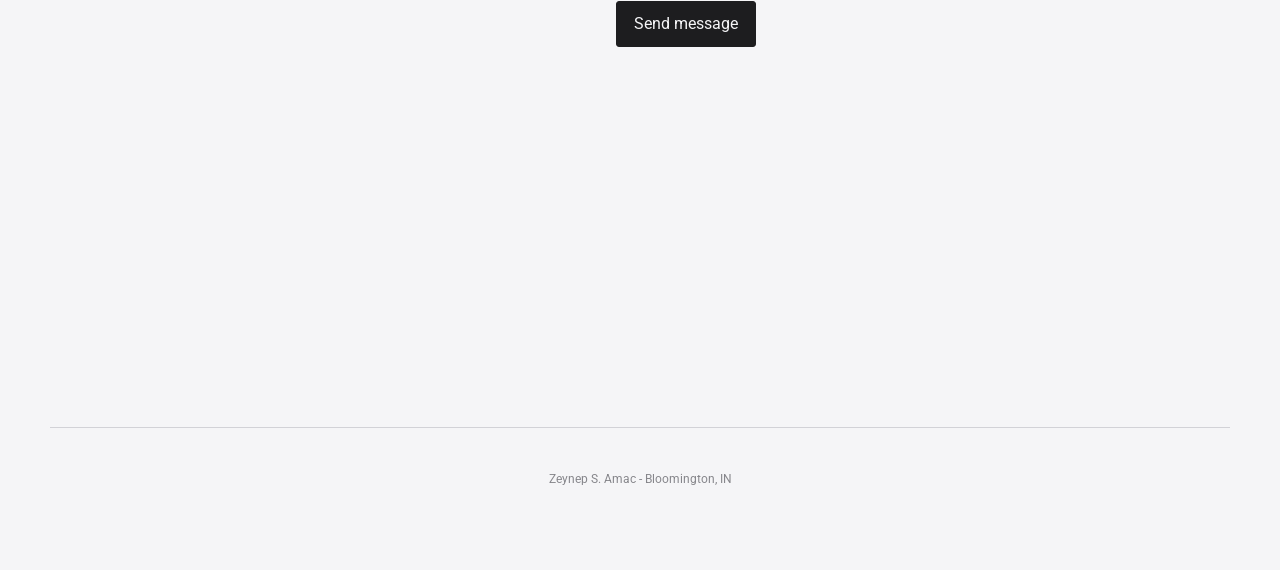
==== commit 4173f80f: "Move technical skills to left side of About" ====
--- a/index.html
+++ b/index.html
@@ -8,7 +8,7 @@
 <link rel="preconnect" href="https://fonts.googleapis.com">
 <link rel="preconnect" href="https://fonts.gstatic.com" crossorigin>
 <link href="https://fonts.googleapis.com/css2?family=Roboto:wght@300;400;500;700&display=swap" rel="stylesheet">
-<link rel="stylesheet" href="style.css?v=20261122-6">
+<link rel="stylesheet" href="style.css?v=20261122-8">
 </head>
 <body>
 
@@ -191,31 +191,31 @@
           finding the clearest way to show what's actually going on inside it.
         </p>
       </div>
+      <div class="about-skills" id="legend">
+        <h2>Technical Skills</h2>
+        <div class="legend-grid">
+          <div class="legend-group">
+            <h3>Languages</h3>
+            <ul class="tag-list" data-tags="Python, C, R"></ul>
+          </div>
+          <div class="legend-group">
+            <h3>AI &amp; dev tools</h3>
+            <ul class="tag-list" data-tags="Codex, Git / GitHub, Linux"></ul>
+          </div>
+          <div class="legend-group">
+            <h3>Libraries &amp; visualization</h3>
+            <ul class="tag-list" data-tags="Pandas, NetworkX, NumPy, Matplotlib, Vega, Jupyter, Gephi"></ul>
+          </div>
+          <div class="legend-group">
+            <h3>Design &amp; creative</h3>
+            <ul class="tag-list" data-tags="Photoshop, Illustrator, Premiere Pro, Lightroom, InDesign, Fusion 360, PrusaSlicer"></ul>
+          </div>
+        </div>
+      </div>
       <figure class="about-visual">
         <img src="butterfly for website.png" alt="Butterfly visualization example by Zeynep S. Amac">
         <figcaption>Butterfly Visualization (Human Reference Atlas v2.5)</figcaption>
       </figure>
-    </div>
-    <div class="about-skills" id="legend">
-      <h2>Technical Skills</h2>
-      <div class="legend-grid">
-        <div class="legend-group">
-          <h3>Languages</h3>
-          <ul class="tag-list" data-tags="Python, C, R"></ul>
-        </div>
-        <div class="legend-group">
-          <h3>AI &amp; dev tools</h3>
-          <ul class="tag-list" data-tags="Codex, Git / GitHub, Linux"></ul>
-        </div>
-        <div class="legend-group">
-          <h3>Libraries &amp; visualization</h3>
-          <ul class="tag-list" data-tags="Pandas, NetworkX, NumPy, Matplotlib, Vega, Jupyter, Gephi"></ul>
-        </div>
-        <div class="legend-group">
-          <h3>Design &amp; creative</h3>
-          <ul class="tag-list" data-tags="Photoshop, Illustrator, Premiere Pro, Lightroom, InDesign, Fusion 360, PrusaSlicer"></ul>
-        </div>
-      </div>
     </div>
   </section>
 
--- a/style.css
+++ b/style.css
@@ -696,15 +696,21 @@
 .about-grid {
   display: grid;
   grid-template-columns: minmax(0, 1fr) minmax(260px, 0.75fr);
-  align-items: center;
+  align-items: start;
   gap: 3rem;
   margin-top: 2rem;
   min-height: calc(100vh - 260px);
 }
+.about-main {
+  grid-column: 1;
+  grid-row: 1;
+}
 .about-skills {
+  grid-column: 1;
+  grid-row: 2;
   border-top: 1px solid var(--line);
-  margin-top: 3rem;
-  padding-top: 2rem;
+  margin-top: 0;
+  padding-top: 1.5rem;
   scroll-margin-top: 6rem;
 }
 .about-skills h2 {
@@ -712,12 +718,15 @@
   margin: 0 0 0.75rem;
 }
 .about-skills .legend-grid {
+  grid-template-columns: repeat(2, minmax(0, 1fr));
+  gap: 1.25rem;
   margin-top: 1.5rem;
 }
 .about-main p { color: var(--ink-soft); max-width: 58ch; }
 .about-visual {
   grid-column: 2;
   grid-row: 1 / span 2;
+  align-self: center;
   margin: 0;
 }
 .about-visual img {
@@ -1021,6 +1030,12 @@
     gap: 2rem;
   }
 
+  .about-main,
+  .about-skills {
+    grid-column: 1;
+    grid-row: auto;
+  }
+
   .involvement-grid {
     grid-template-columns: 1fr;
   }
@@ -1069,6 +1084,10 @@
     grid-template-columns: 1fr;
   }
 
+  .about-skills .legend-grid {
+    grid-template-columns: 1fr;
+  }
+
   .hero {
     min-height: auto;
   }
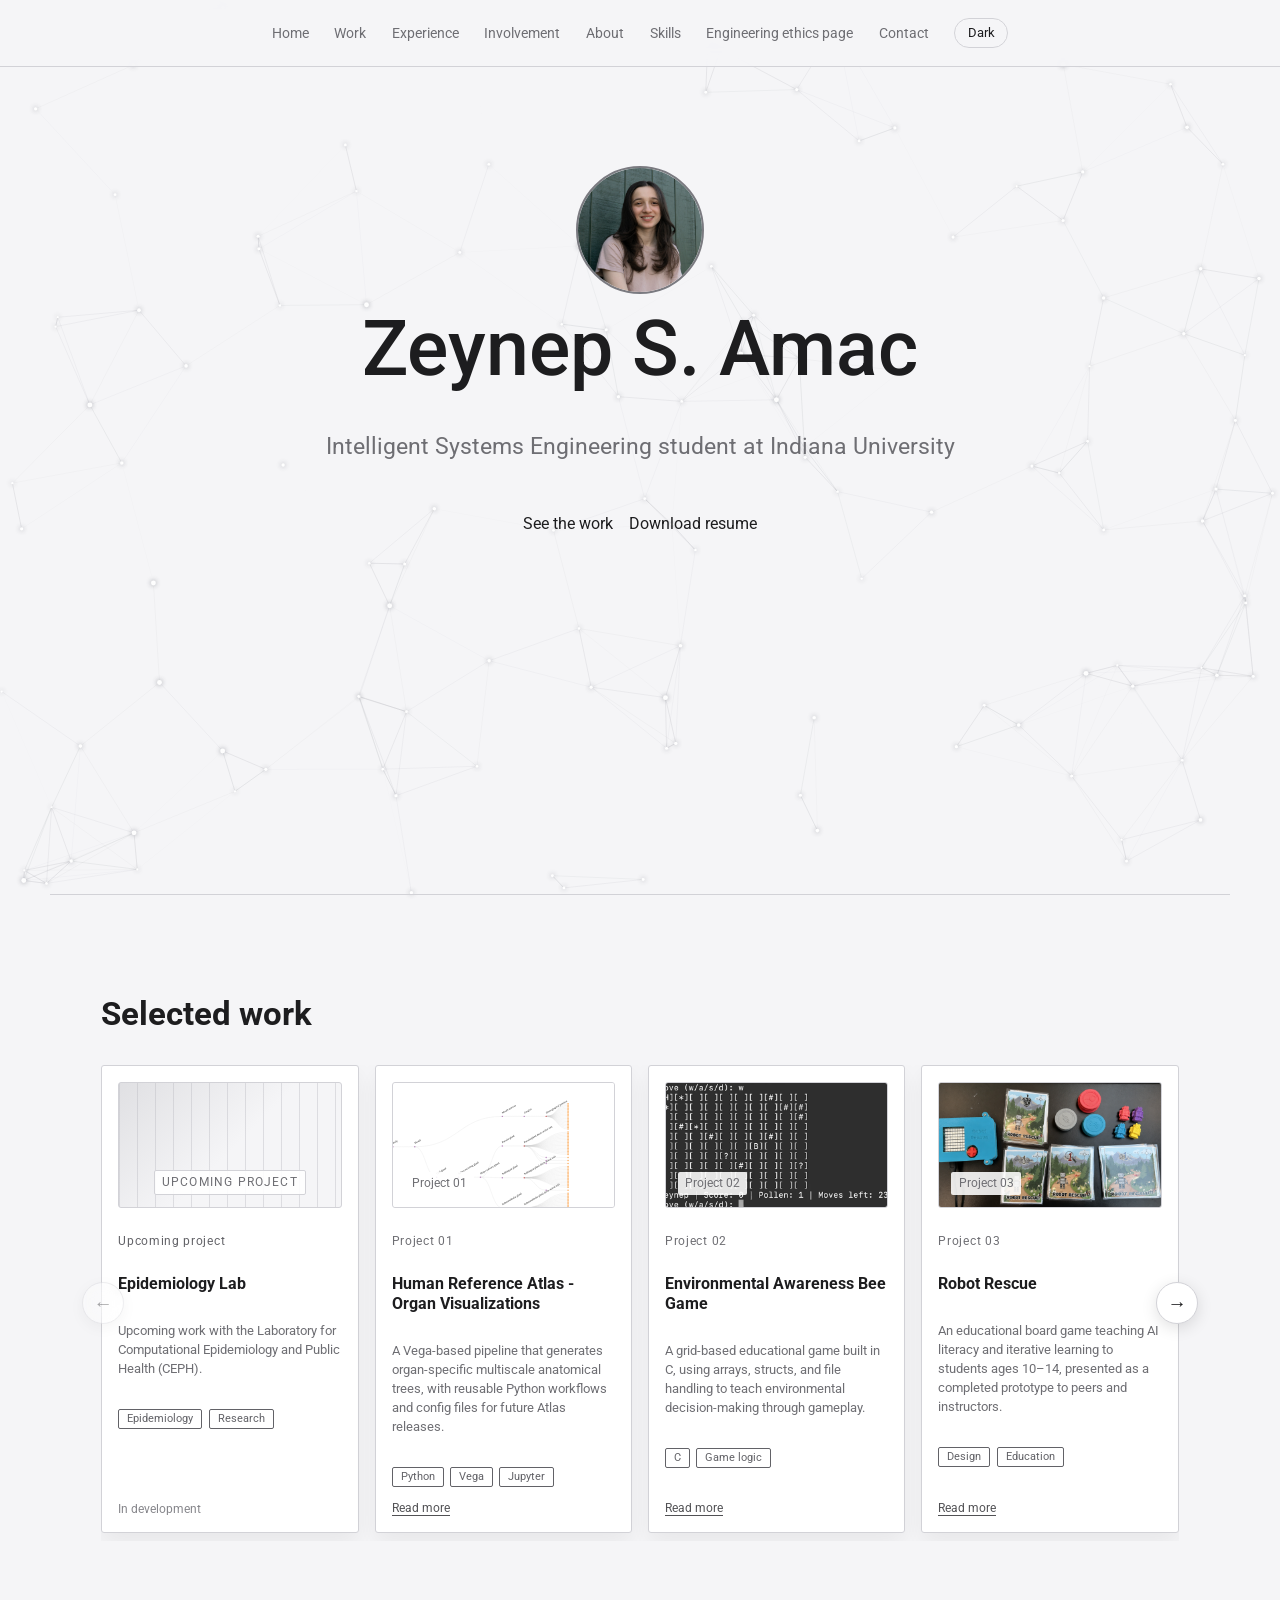
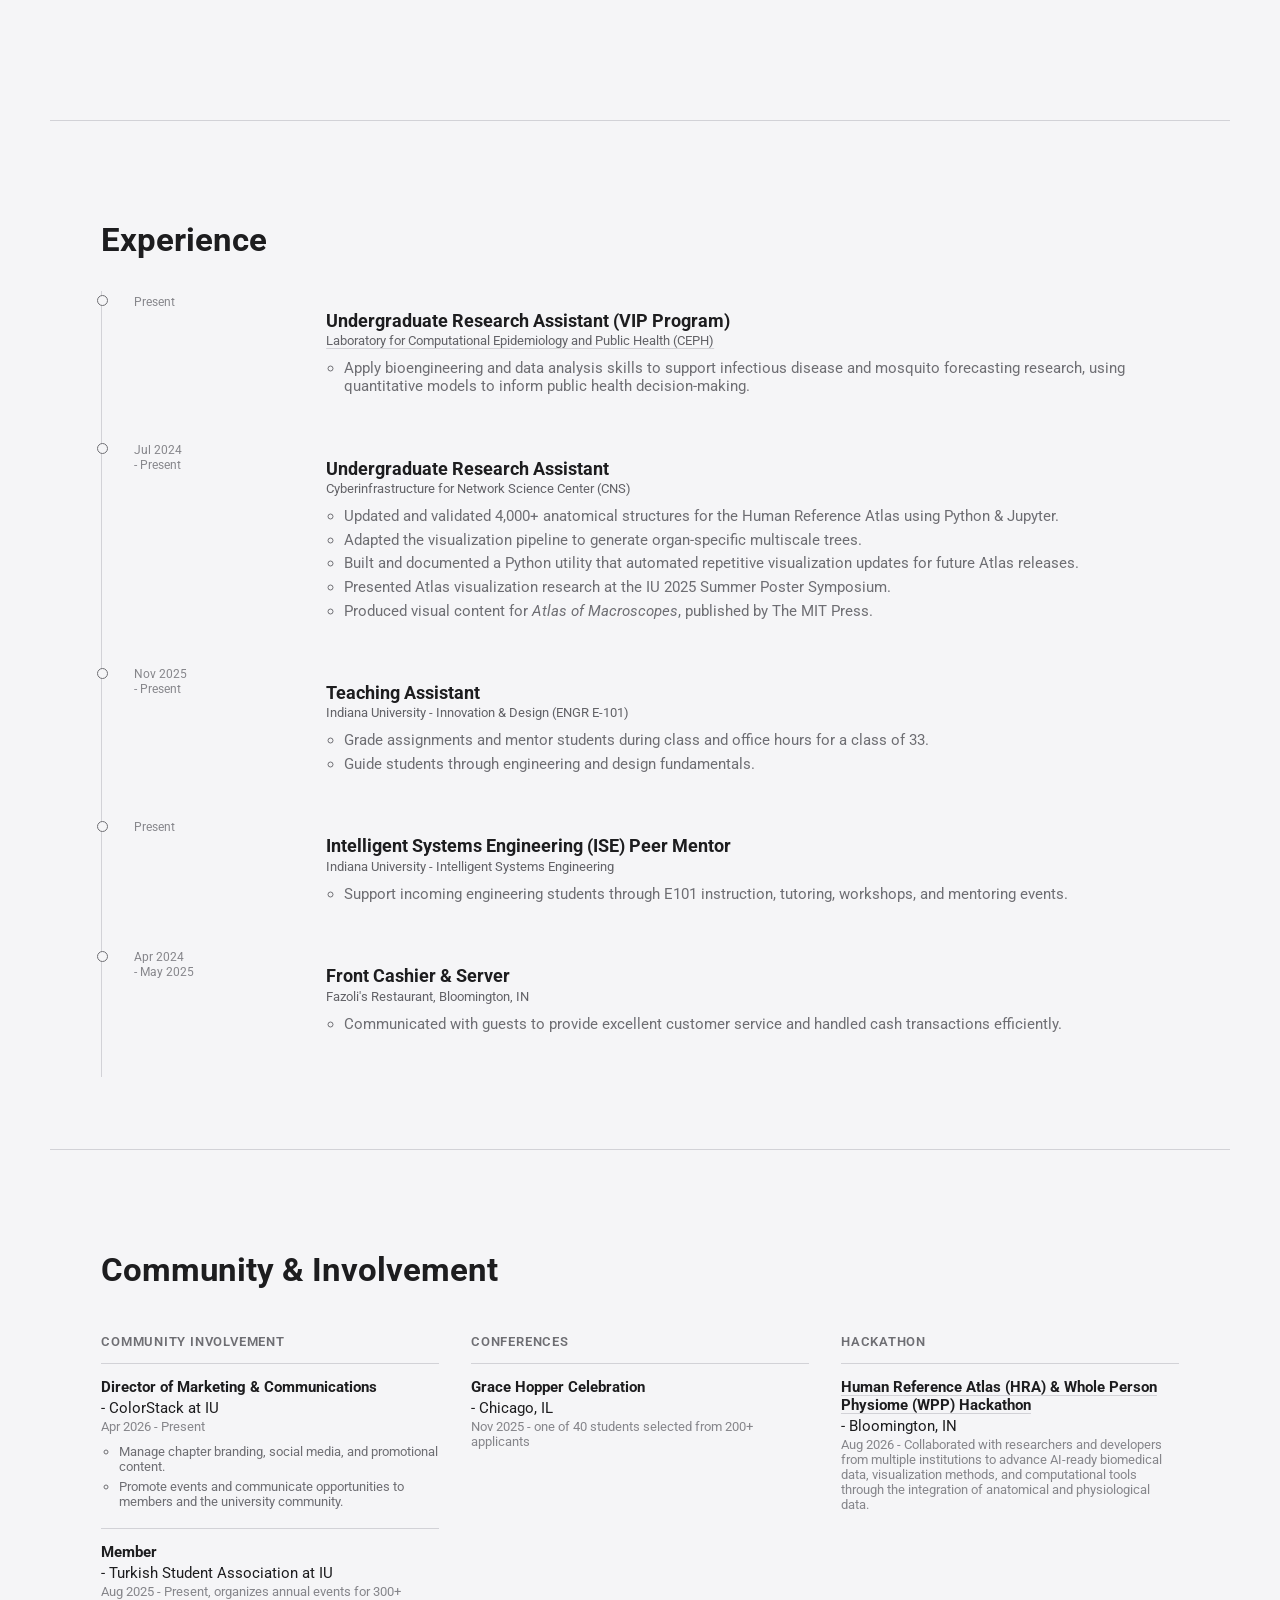
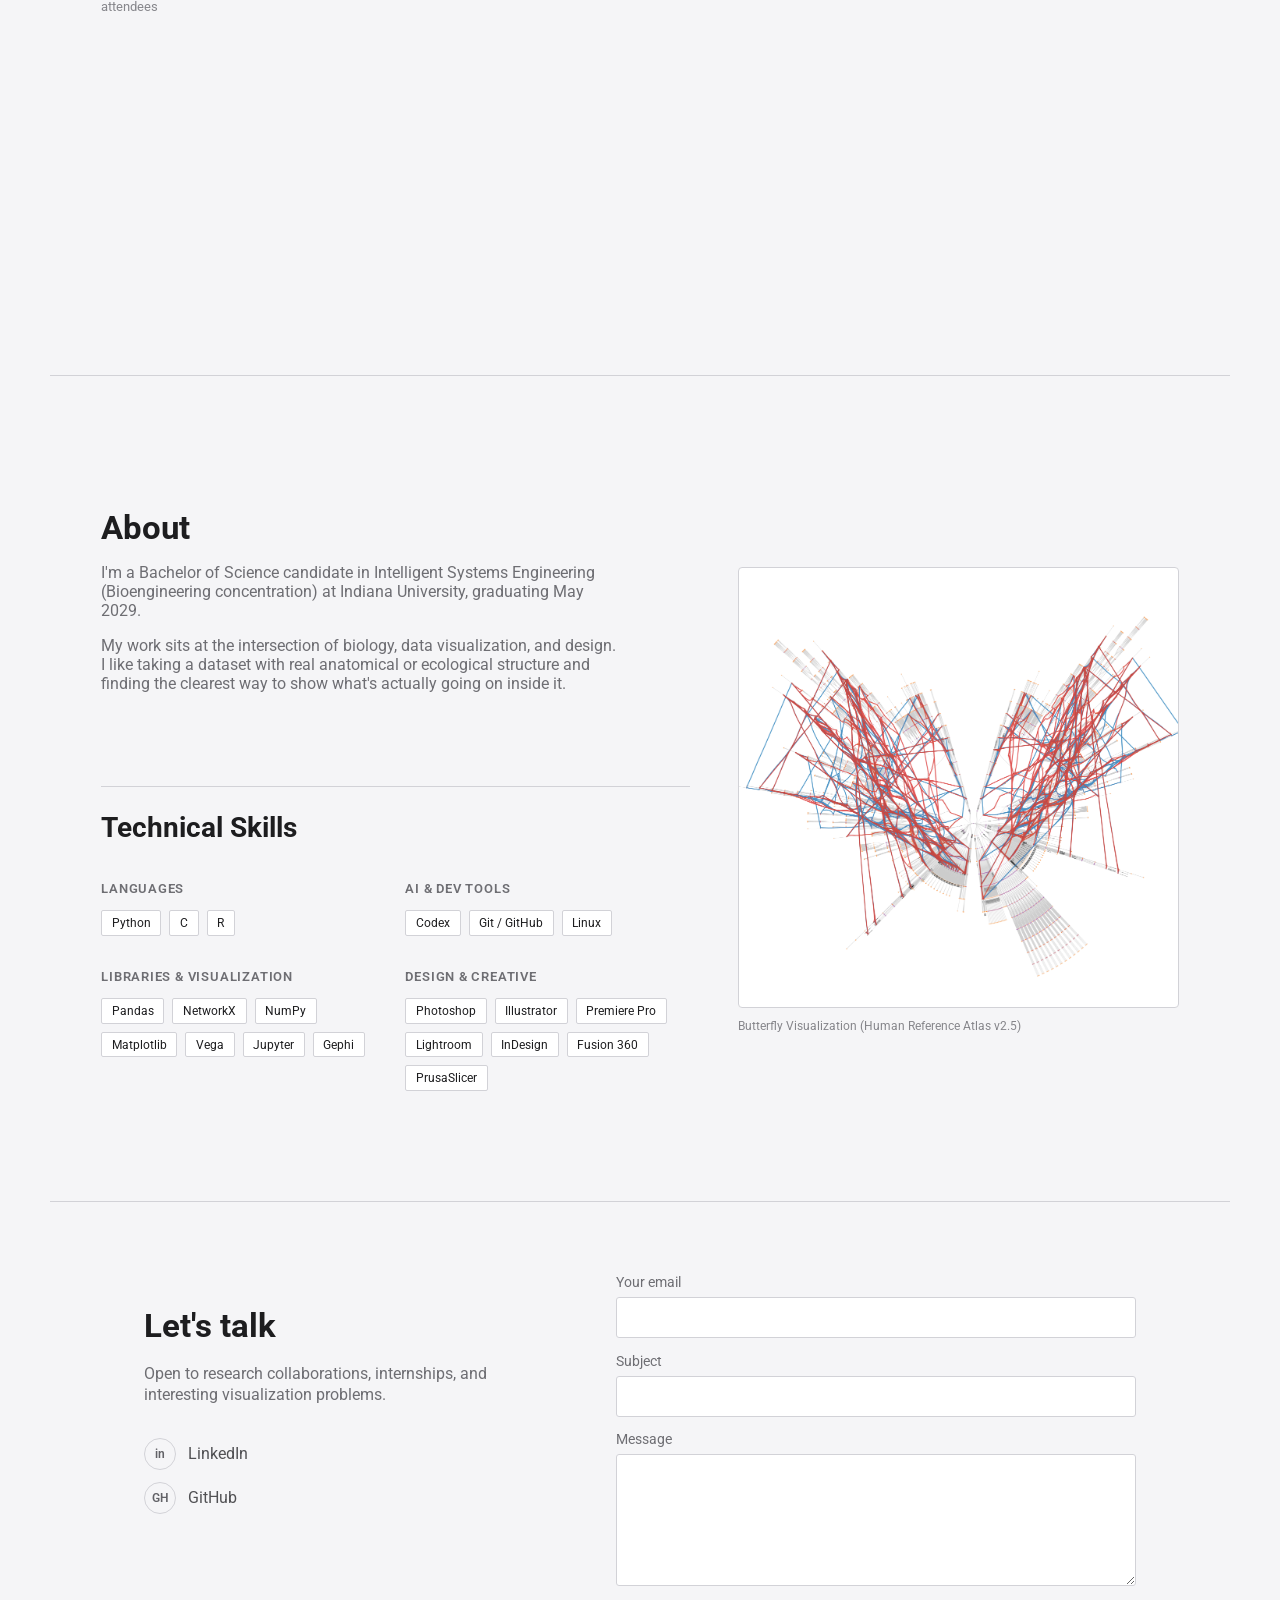
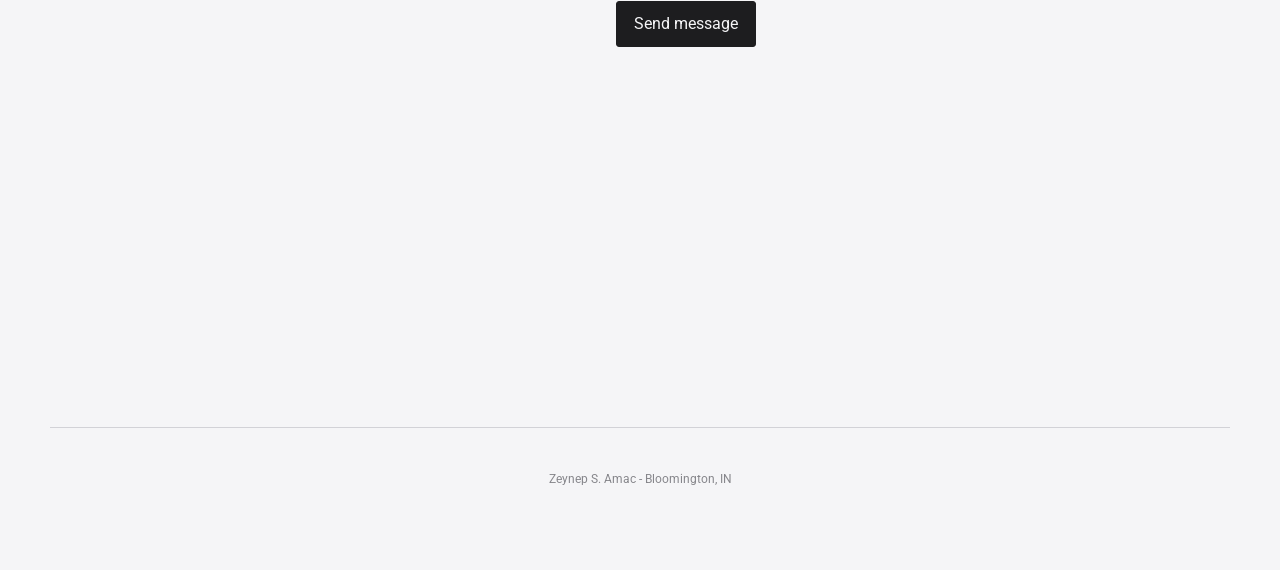
==== commit 529b6a73: "Center selected work carousel arrows" ====
--- a/index.html
+++ b/index.html
@@ -8,7 +8,7 @@
 <link rel="preconnect" href="https://fonts.googleapis.com">
 <link rel="preconnect" href="https://fonts.gstatic.com" crossorigin>
 <link href="https://fonts.googleapis.com/css2?family=Roboto:wght@300;400;500;700&display=swap" rel="stylesheet">
-<link rel="stylesheet" href="style.css?v=20261122-8">
+<link rel="stylesheet" href="style.css?v=20261122-9">
 </head>
 <body>
 
--- a/style.css
+++ b/style.css
@@ -382,12 +382,13 @@
 }
 .project-carousel-controls {
   position: absolute;
-  top: 5.1rem;
+  top: 50%;
   left: -1.2rem;
   right: -1.2rem;
   height: 42px;
   z-index: 5;
   display: block;
+  transform: translateY(-50%);
   pointer-events: none;
 }
 .project-carousel-controls [data-carousel-direction="-1"] {
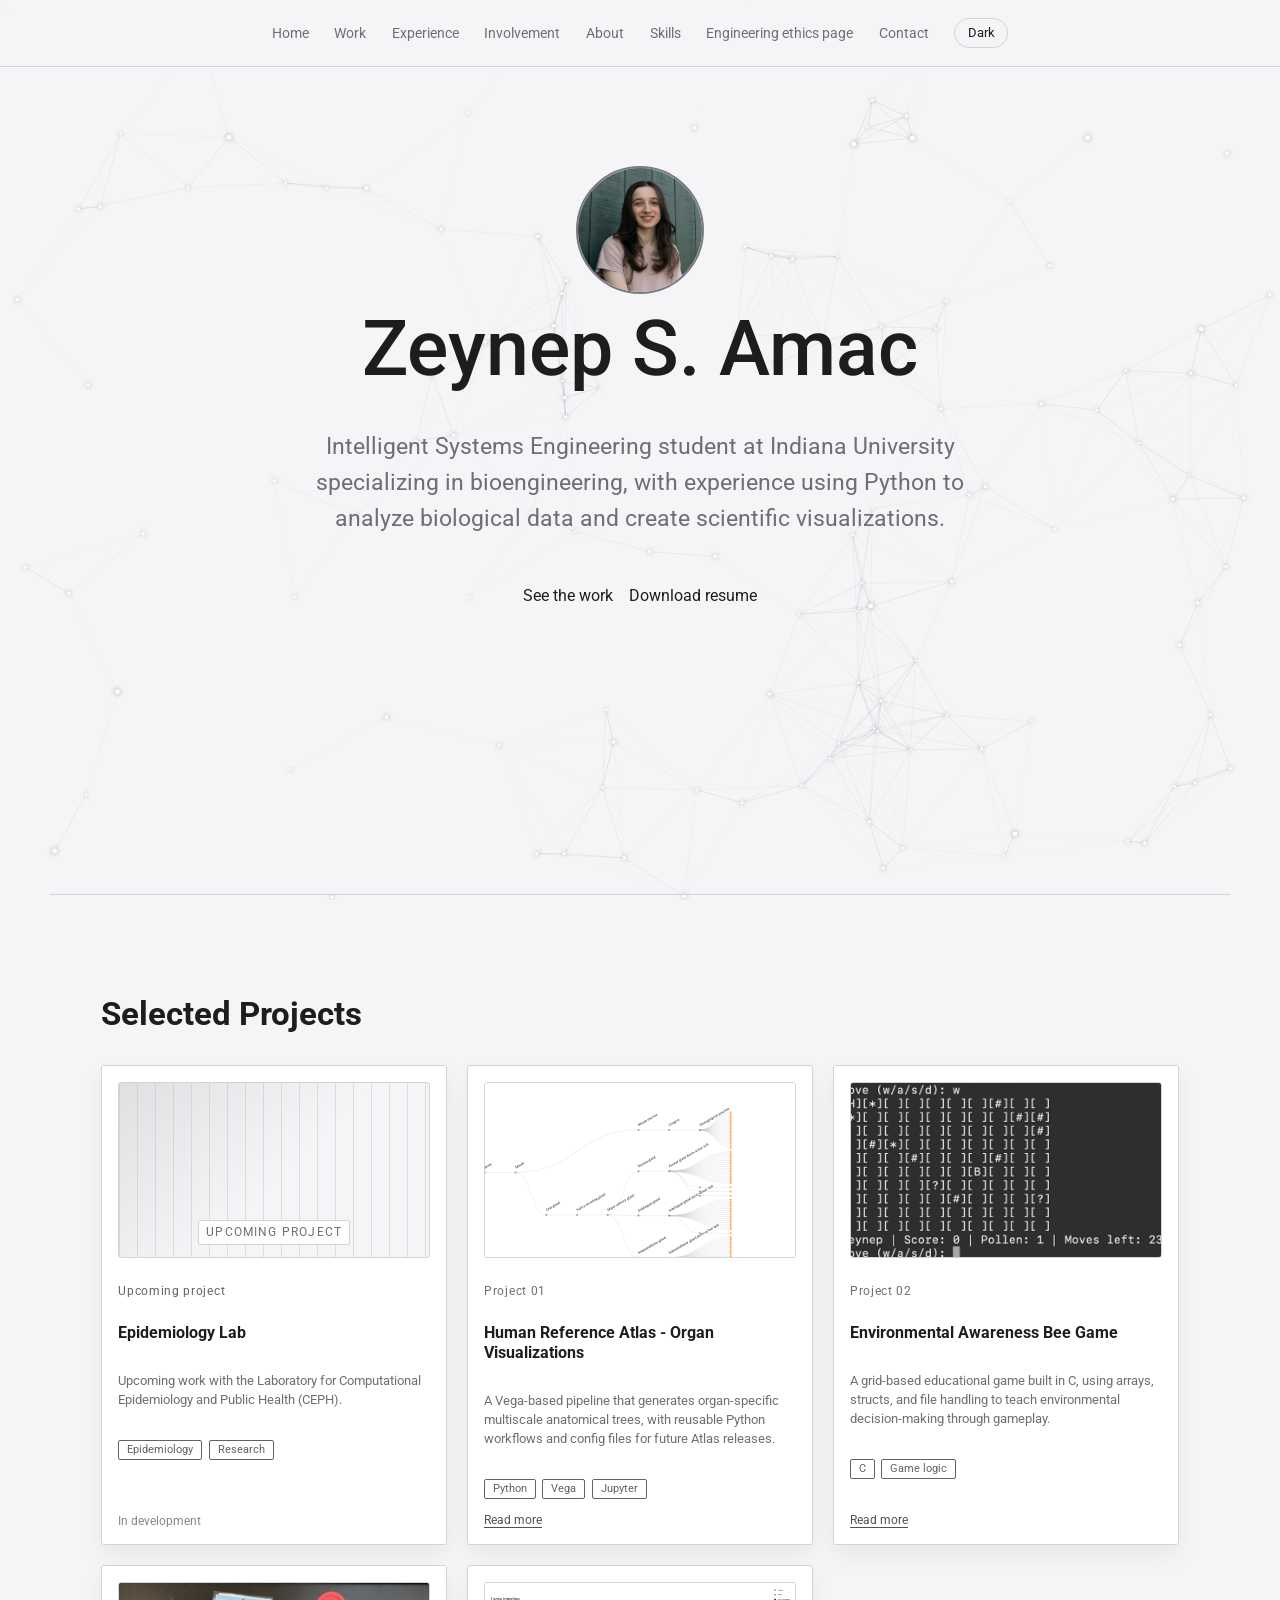
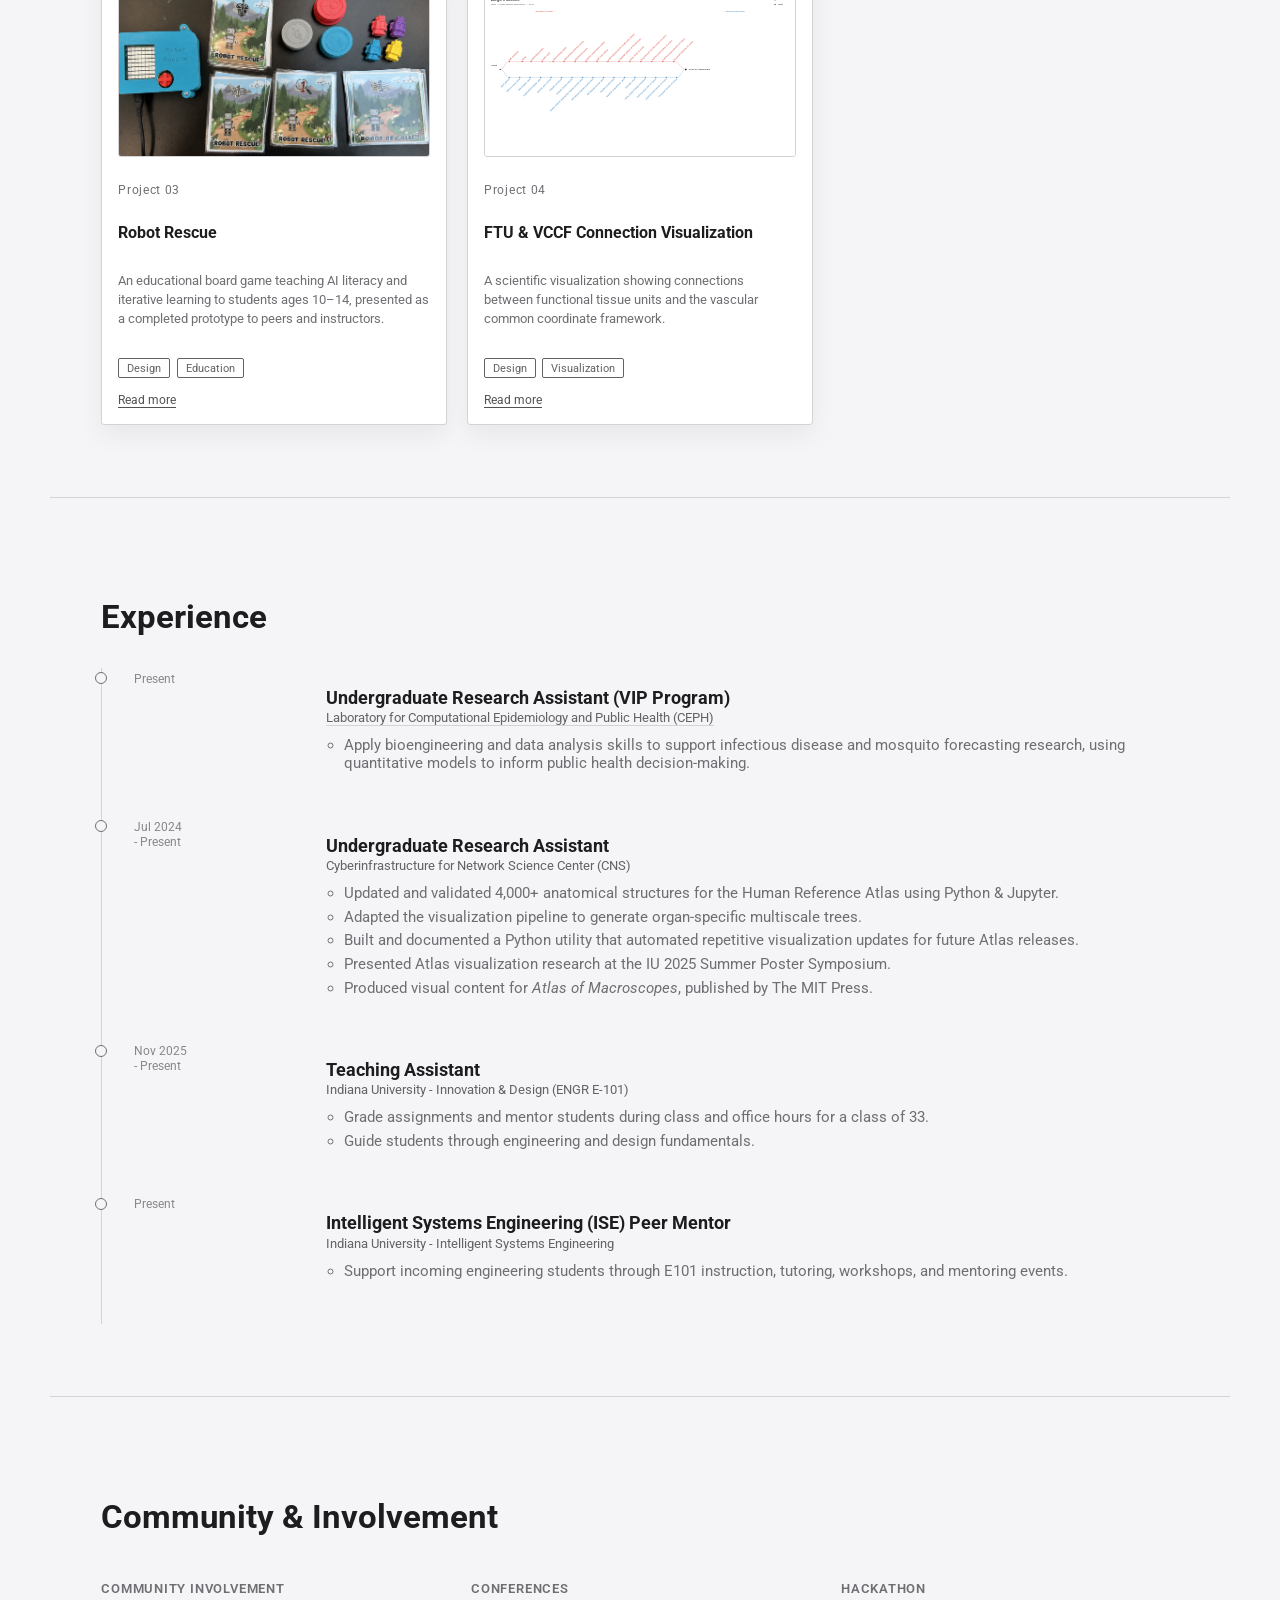
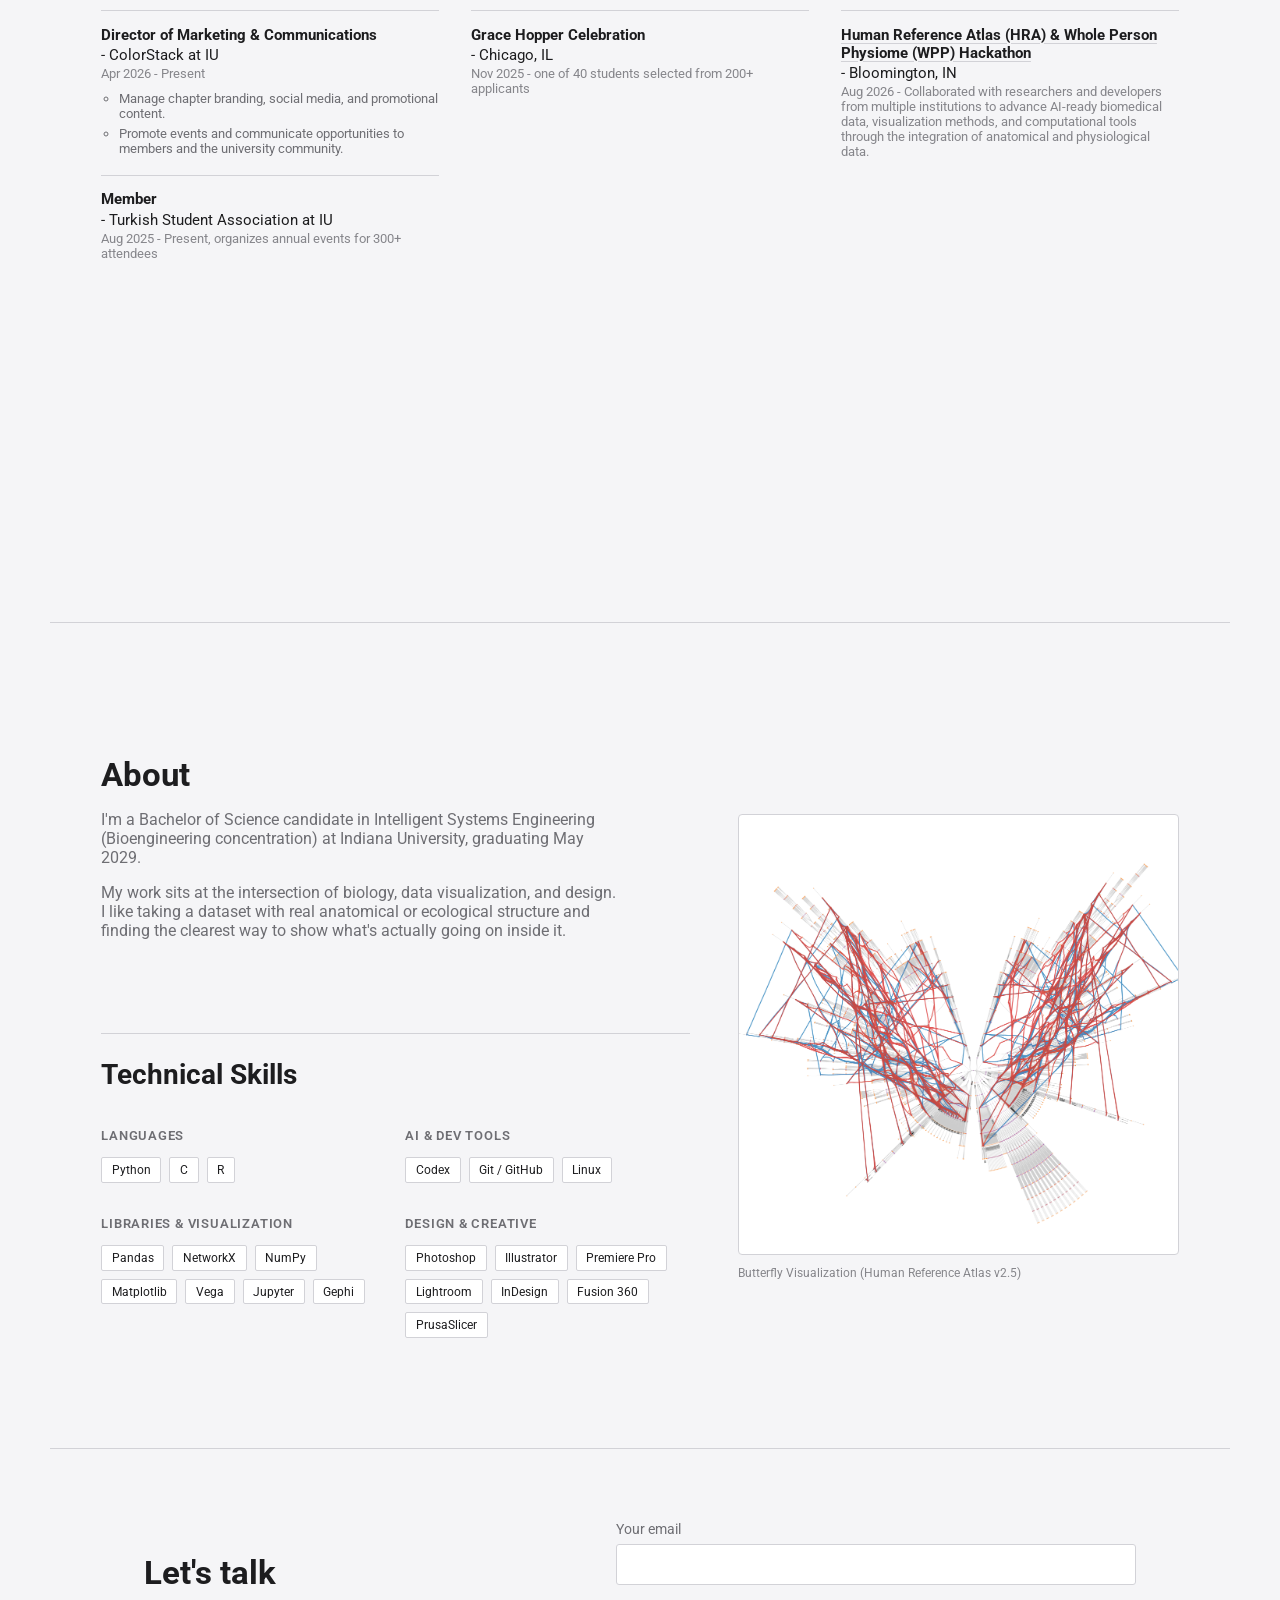
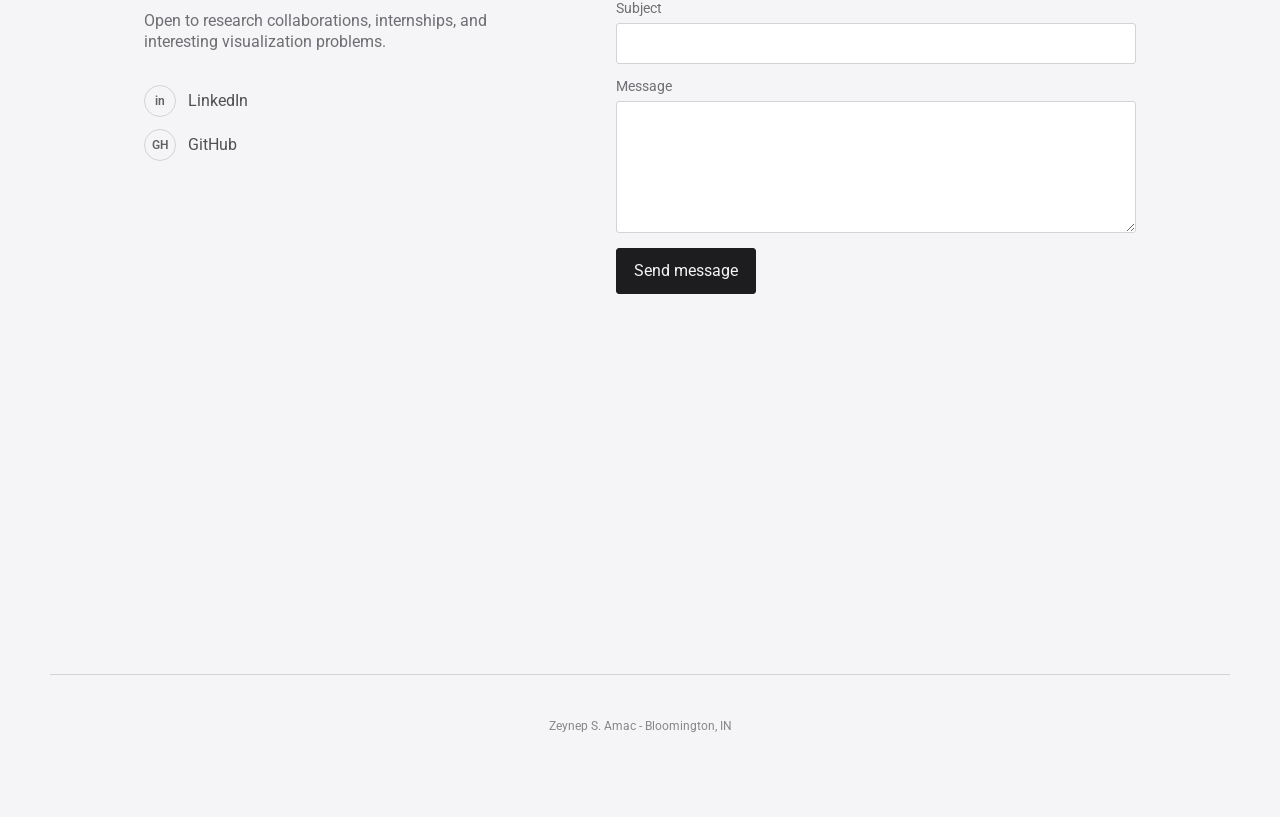
==== commit 3118772f: "Show projects in grid and update experience timeline" ====
--- a/index.html
+++ b/index.html
@@ -8,7 +8,7 @@
 <link rel="preconnect" href="https://fonts.googleapis.com">
 <link rel="preconnect" href="https://fonts.gstatic.com" crossorigin>
 <link href="https://fonts.googleapis.com/css2?family=Roboto:wght@300;400;500;700&display=swap" rel="stylesheet">
-<link rel="stylesheet" href="style.css?v=20261122-9">
+<link rel="stylesheet" href="style.css?v=20261125-2">
 </head>
 <body>
 
@@ -38,7 +38,7 @@
     <img src="assets/portrait.jpg" alt="Zeynep S. Amac" class="hero-photo-lg">
     <h1 class="hero-name-lg">Zeynep S. Amac</h1>
     <p class="hero-sub">
-      Intelligent Systems Engineering student at Indiana University
+      Intelligent Systems Engineering student at Indiana University specializing in bioengineering, with experience using Python to analyze biological data and create scientific visualizations.
     </p>
     <div class="hero-actions">
       <a href="#work" class="underline-btn">See the work</a>
@@ -48,15 +48,9 @@
   <!-- ============ PROJECTS (rendered from JS) ============ -->
   <section id="work" class="work">
     <p class="eyebrow"></p>
-    <h2>Selected work</h2>
-    <div class="project-carousel">
-      <div class="project-grid carousel-track" id="project-grid" role="region" aria-label="Selected work projects" tabindex="0">
-        <!-- injected by script.js -->
-      </div>
-      <div class="carousel-controls project-carousel-controls" data-carousel-controls="project-grid" aria-label="Selected work controls">
-        <button class="carousel-arrow" type="button" data-carousel-direction="-1" aria-label="Scroll projects left" aria-controls="project-grid">←</button>
-        <button class="carousel-arrow" type="button" data-carousel-direction="1" aria-label="Scroll projects right" aria-controls="project-grid">→</button>
-      </div>
+    <h2>Selected Projects</h2>
+    <div class="project-grid" id="project-grid" aria-label="Selected projects">
+      <!-- injected by script.js -->
     </div>
   </section>
 
@@ -113,17 +107,6 @@
           <p class="log-org">Indiana University - Intelligent Systems Engineering</p>
           <ul>
             <li>Support incoming engineering students through E101 instruction, tutoring, workshops, and mentoring events.</li>
-          </ul>
-        </div>
-      </li>
-
-      <li class="log-entry">
-        <div class="log-date"><span>Apr 2024</span><span>- May 2025</span></div>
-        <div class="log-body">
-          <h3>Front Cashier &amp; Server</h3>
-          <p class="log-org">Fazoli's Restaurant, Bloomington, IN</p>
-          <ul>
-            <li>Communicated with guests to provide excellent customer service and handled cash transactions efficiently.</li>
           </ul>
         </div>
       </li>
@@ -254,7 +237,7 @@
   <p class="footer-note"></p>
 </footer>
 
-<script src="script.js?v=20261122-3"></script>
+<script src="script.js?v=20261125-1"></script>
 <a href="#top" class="back-to-top" aria-label="Back to top">↑</a>
 </body>
 </html>
--- a/style.css
+++ b/style.css
@@ -371,85 +371,12 @@
 /* ============================================================
    PROJECTS
    ============================================================ */
-.project-carousel {
-  position: relative;
-  margin-top: 2rem;
-}
-.carousel-controls {
-  display: flex;
-  flex: 0 0 auto;
-  gap: 0.5rem;
-}
-.project-carousel-controls {
-  position: absolute;
-  top: 50%;
-  left: -1.2rem;
-  right: -1.2rem;
-  height: 42px;
-  z-index: 5;
-  display: block;
-  transform: translateY(-50%);
-  pointer-events: none;
-}
-.project-carousel-controls [data-carousel-direction="-1"] {
-  position: absolute;
-  top: 50%;
-  left: 0;
-  transform: translateY(-50%);
-}
-.project-carousel-controls [data-carousel-direction="1"] {
-  position: absolute;
-  top: 50%;
-  right: 0;
-  transform: translateY(-50%);
-}
-.carousel-arrow {
-  display: grid;
-  place-items: center;
-  width: 42px;
-  height: 42px;
-  padding: 0;
-  border: 1px solid var(--line);
-  border-radius: 50%;
-  background: var(--paper-raised);
-  color: var(--ink);
-  font: inherit;
-  font-size: 1.2rem;
-  line-height: 1;
-  box-shadow: 0 4px 16px var(--shadow-strong);
-  backdrop-filter: blur(8px);
-  pointer-events: auto;
-  transition: border-color 0.18s ease, background 0.18s ease, opacity 0.18s ease;
-}
-.carousel-arrow:not(:disabled):hover {
-  border-color: var(--accent);
-  background: color-mix(in srgb, var(--accent-light) 18%, var(--paper-raised));
-}
-.carousel-arrow:focus-visible {
-  outline: 2px solid var(--accent);
-  outline-offset: 3px;
-}
-.carousel-arrow:disabled {
-  opacity: 0.38;
-  cursor: default;
-}
 .project-grid {
   display: grid;
-  grid-auto-flow: column;
-  grid-auto-columns: calc((100% - 3rem) / 4);
-  grid-template-columns: none;
-  grid-template-rows: 1fr;
-  gap: 1rem;
-  overflow-x: auto;
-  overflow-y: hidden;
-  padding-bottom: 0.5rem;
-  overscroll-behavior-x: contain;
-  scroll-snap-type: x mandatory;
-  scrollbar-width: none;
-  -webkit-overflow-scrolling: touch;
-}
-.project-grid::-webkit-scrollbar {
-  display: none;
+  grid-template-columns: repeat(3, minmax(0, 1fr));
+  gap: 1.25rem;
+  margin-top: 2rem;
+  align-items: stretch;
 }
 .project-card {
   background: var(--paper-raised);
@@ -462,8 +389,6 @@
   box-shadow: 0 10px 24px var(--shadow);
   transition: border-color 0.18s ease, transform 0.18s ease, box-shadow 0.18s ease;
   cursor: pointer;
-  scroll-snap-align: start;
-  scroll-snap-stop: always;
 }
 .project-card--upcoming {
   cursor: default;
@@ -491,10 +416,6 @@
   color: var(--ink-faint);
   font-family: var(--mono);
   font-size: 0.72rem;
-}
-.carousel-track:focus-visible {
-  outline: 2px solid var(--accent);
-  outline-offset: 4px;
 }
 .project-card:hover {
   border-color: var(--accent);
@@ -638,8 +559,9 @@
 .log-entry::before {
   content: '';
   position: absolute;
-  left: -5px; top: 4px;
-  width: 9px; height: 9px;
+  left: -7px; top: 4px;
+  box-sizing: border-box;
+  width: 12px; height: 12px;
   border-radius: 50%;
   background: var(--paper);
   border: 1.8px solid var(--red);
@@ -992,7 +914,7 @@
 
 @media (max-width: 1100px) {
   .project-grid {
-    grid-auto-columns: calc((100% - 1rem) / 2);
+    grid-template-columns: repeat(2, minmax(0, 1fr));
   }
 }
 
@@ -1094,12 +1016,7 @@
   }
 
   .project-grid {
-    grid-auto-columns: 100%;
-  }
-
-  .carousel-arrow {
-    width: 38px;
-    height: 38px;
+    grid-template-columns: 1fr;
   }
 
   .hero-actions,
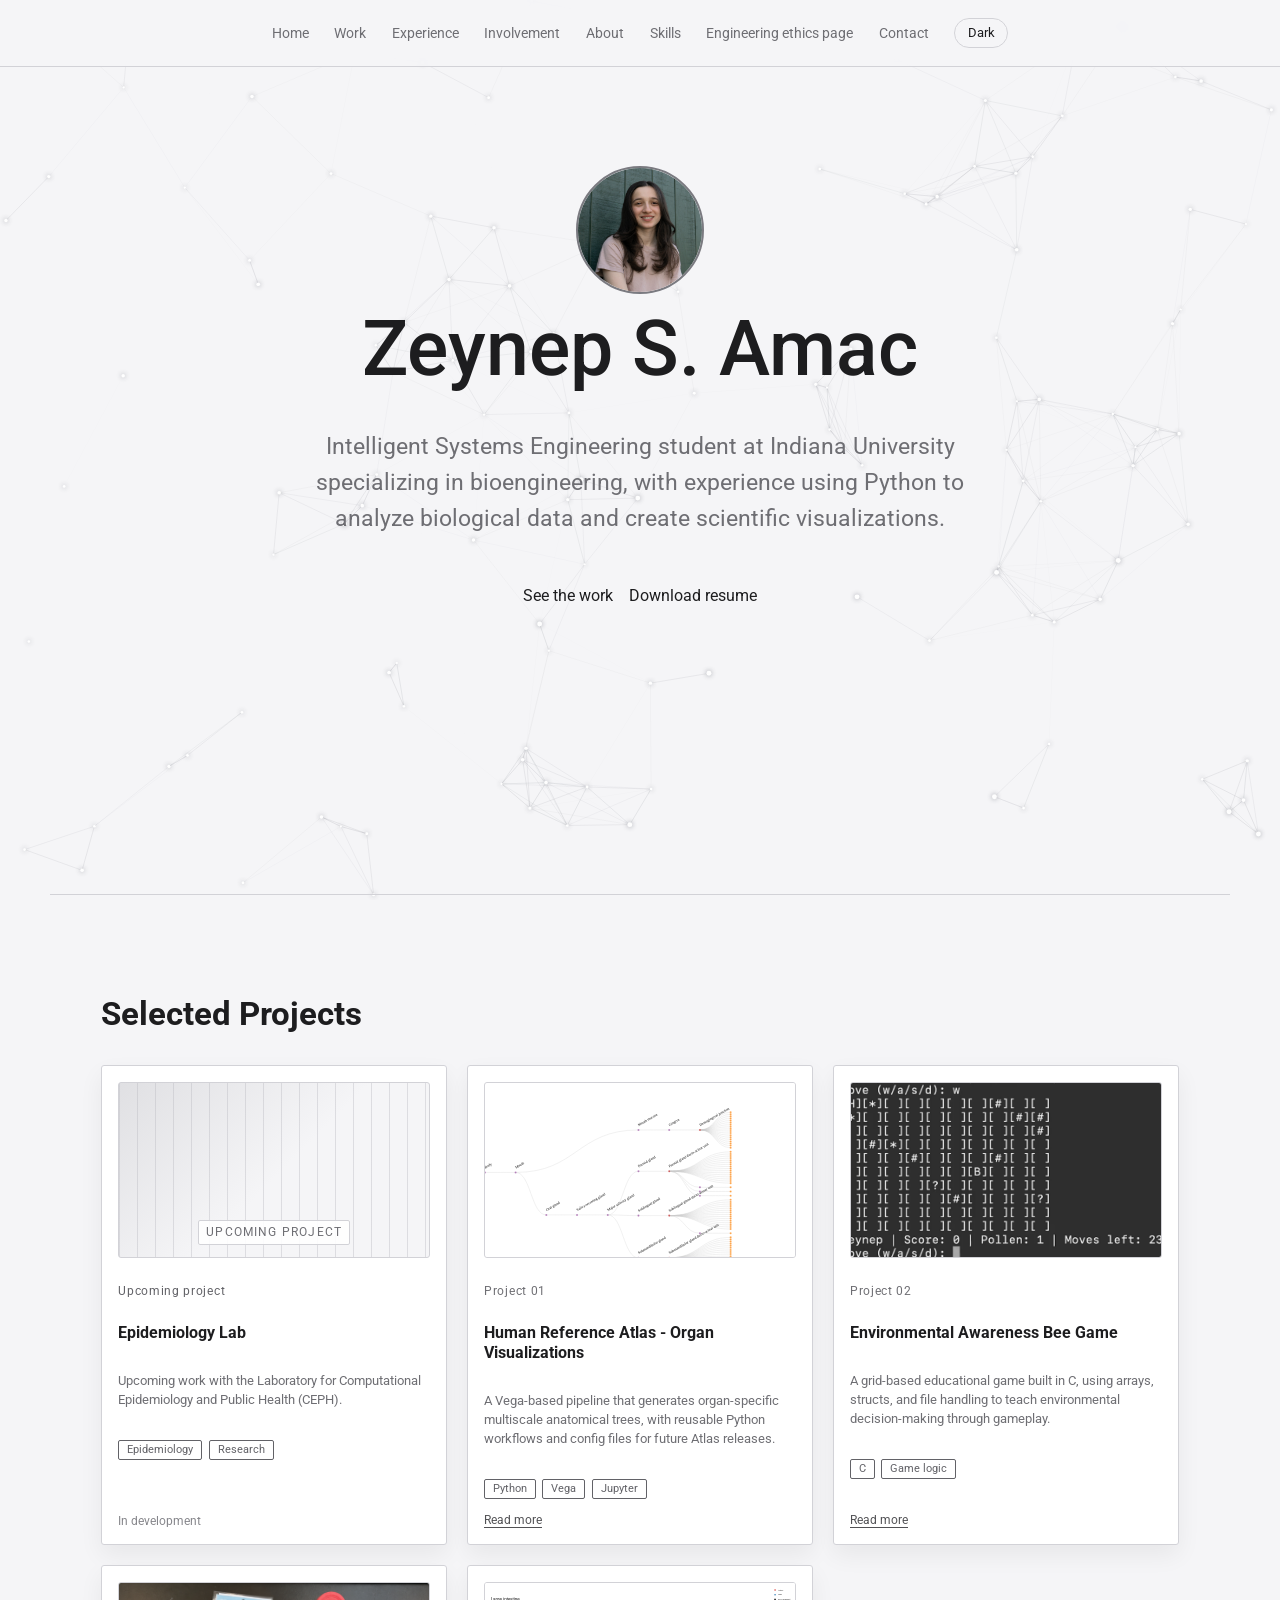
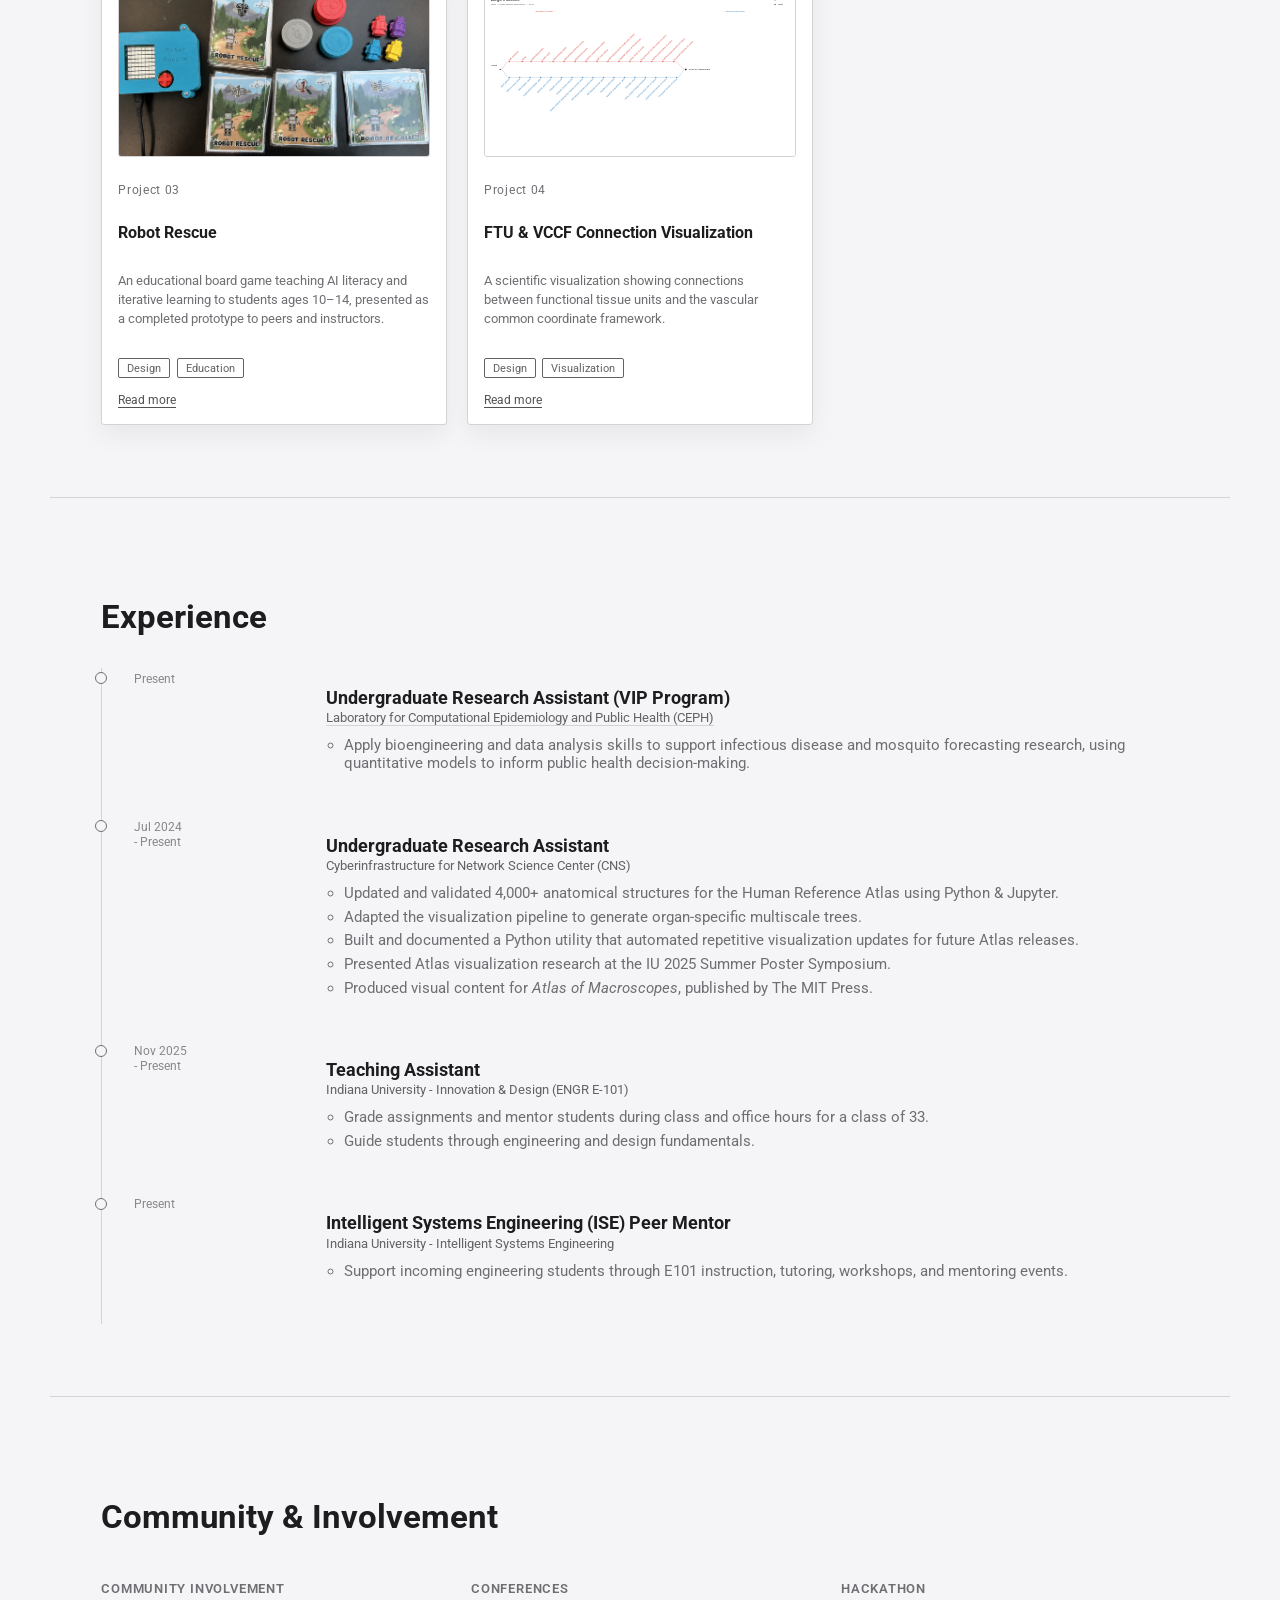
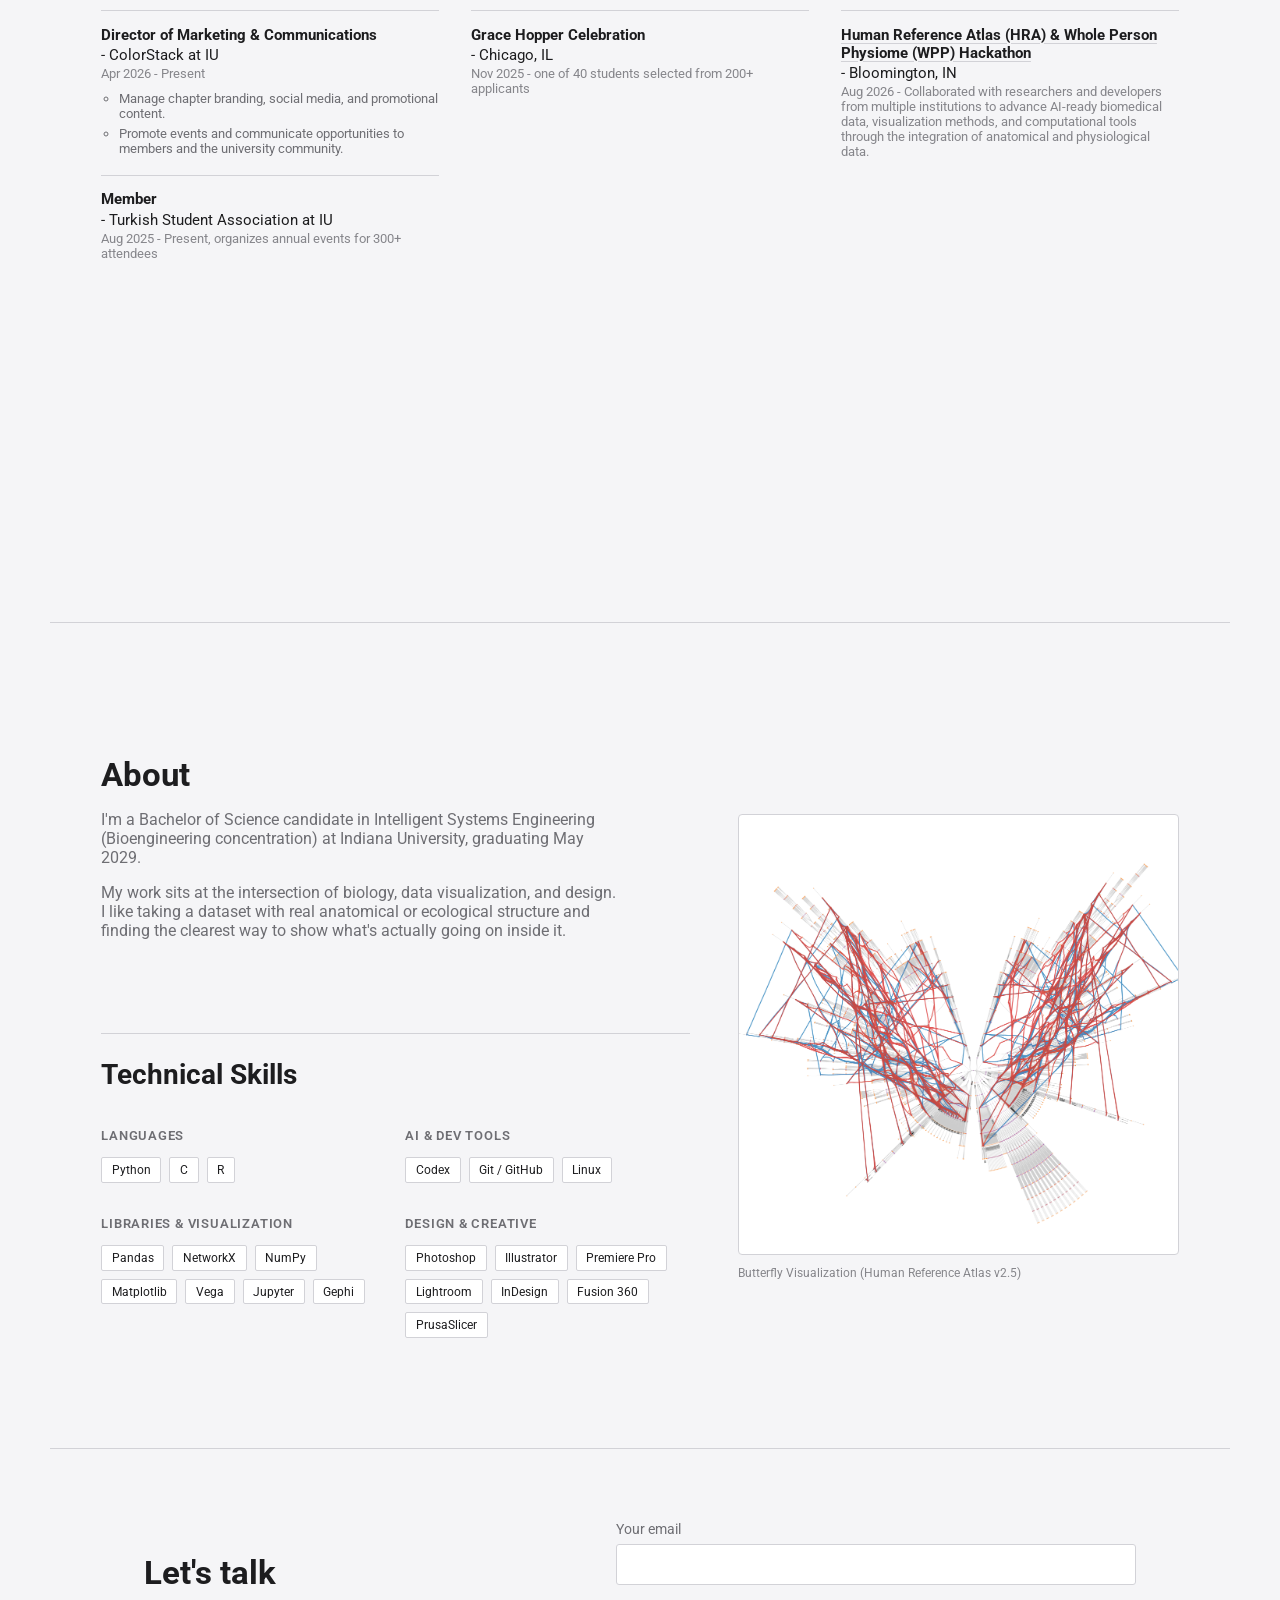
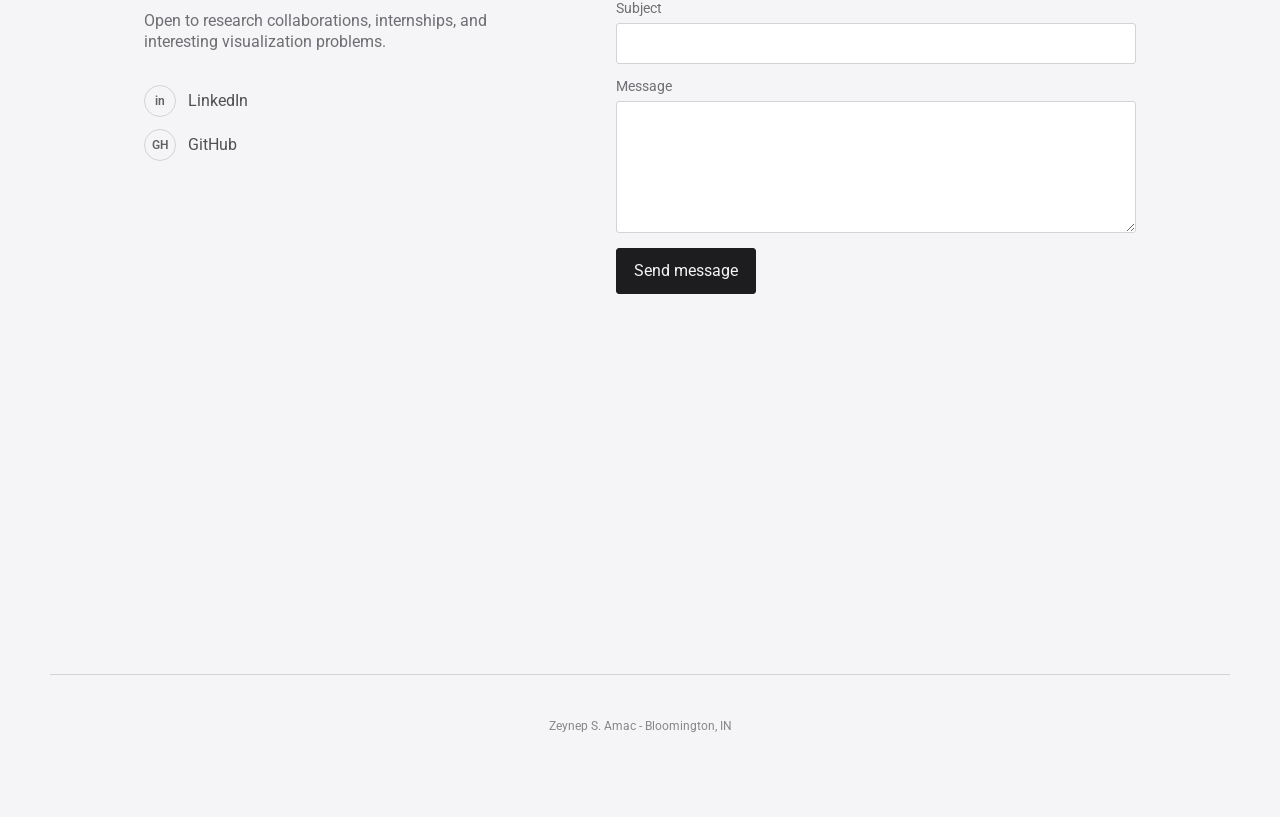
==== commit dede1465: "Point resume link to current CV" ====
--- a/index.html
+++ b/index.html
@@ -42,7 +42,7 @@
     </p>
     <div class="hero-actions">
       <a href="#work" class="underline-btn">See the work</a>
-      <a href="./Zeynep_Amac_Resume_26-27.pdf" class="underline-btn" id="resume-link">Download resume</a>
+      <a href="./Zeynep_S_Amac_CV.pdf?v=20261127" class="underline-btn" id="resume-link">Download resume</a>
   </section>
 
   <!-- ============ PROJECTS (rendered from JS) ============ -->
